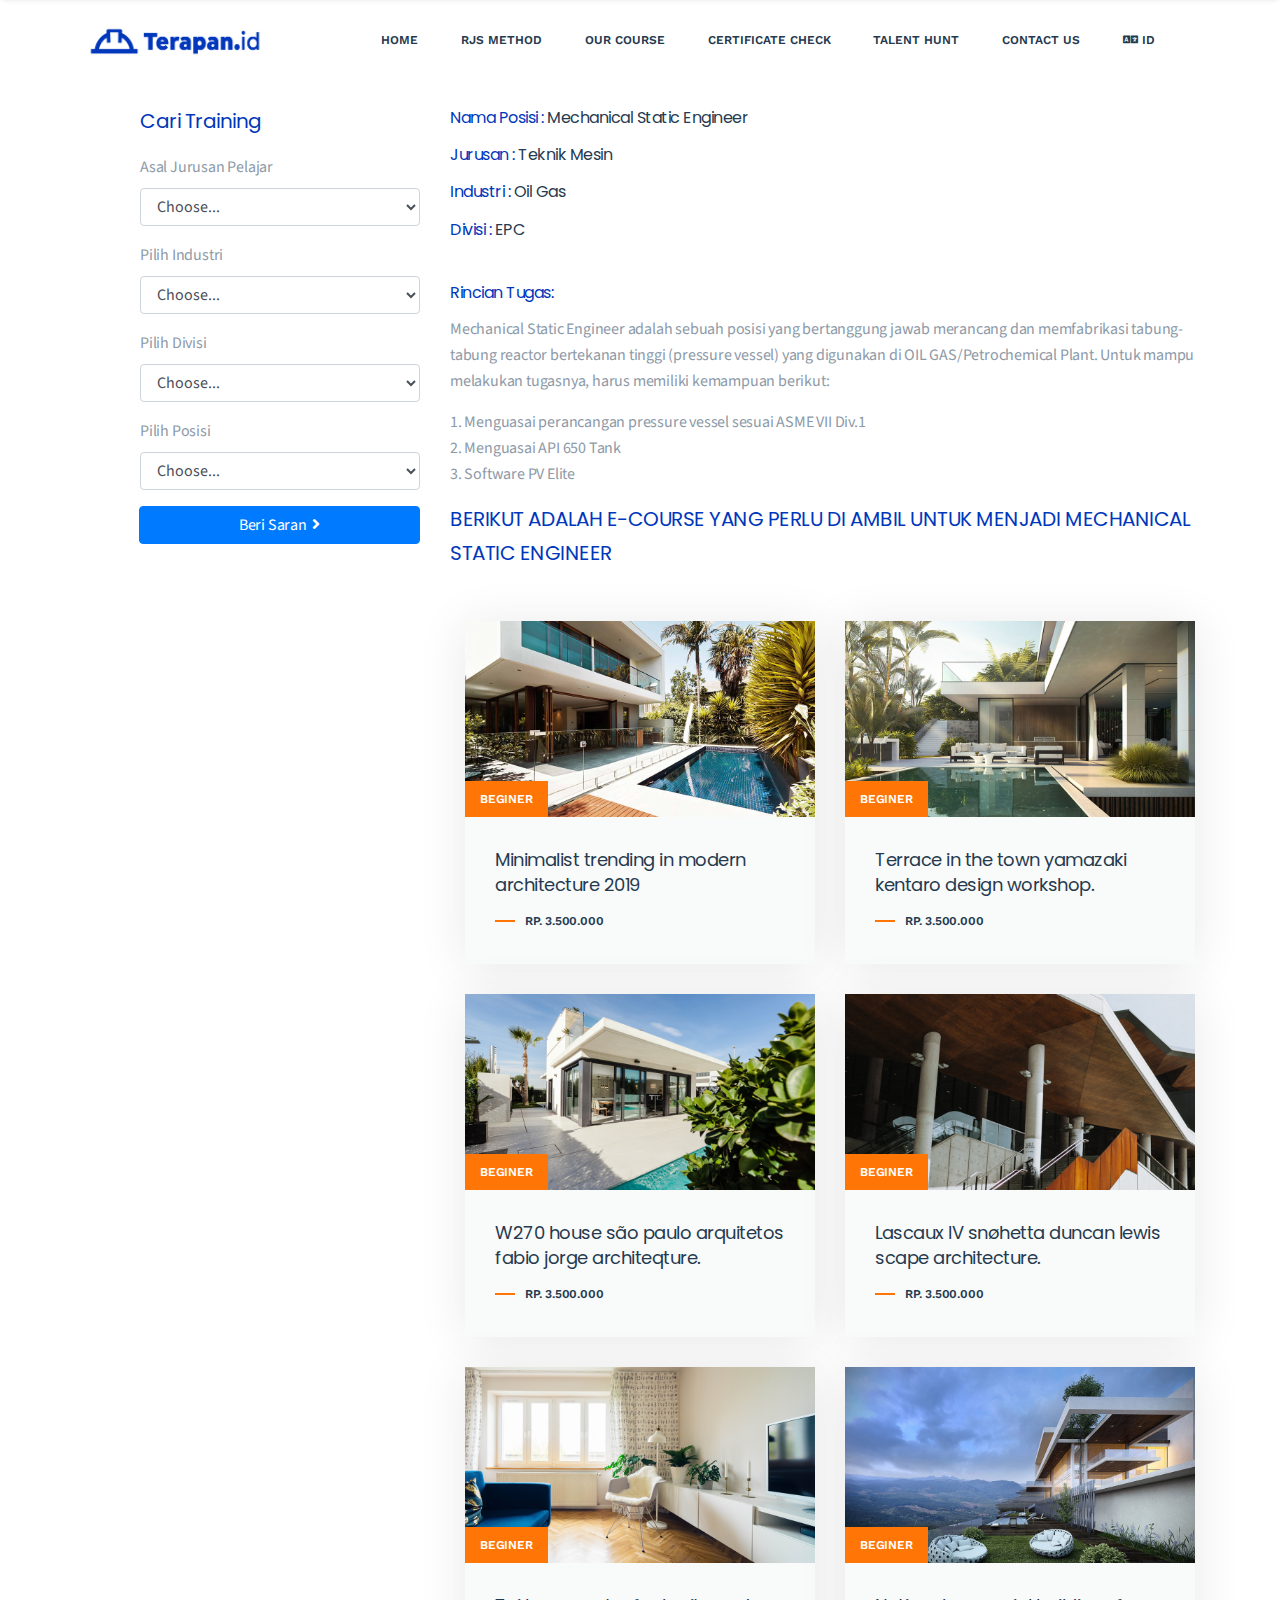
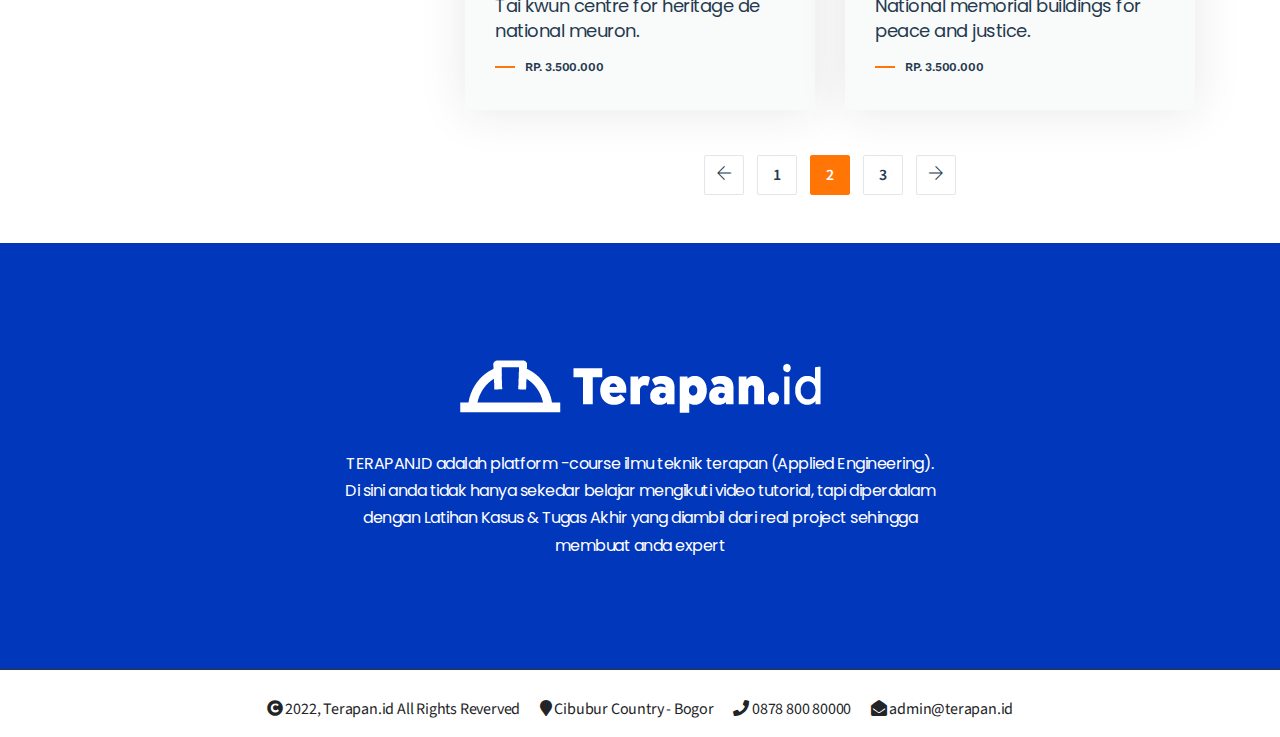
==== after-search.html @ cbb41185 "first commit" ====
<!doctype html>
<html class="no-js" lang="en">
<head>
  <meta charset="utf-8">
  <meta name="viewport" content="width=device-width, initial-scale=1">
  <meta name="title" content="TERAPAN.ID adalah platform e-course ilmu teknik terapan">
    <meta name="description" content="TERAPAN.ID adalah platform e-course ilmu teknik terapan (Applied
    Engineering). Di sini anda tidak hanya sekedar belajar mengikuti
    video tutorial, tapi diperdalam dengan Latihan Kasus & Tugas
    Akhir yang diambil dari real project sehingga membuat anda
    expert" />
    <meta name="author" content="Terapanid" />
  <title>Terapan id | Course Detail</title>
  <link rel="shortcut icon" type="image/x-icon" href="assets/img/favicon.png">
  <link rel="stylesheet" href="assets/css/fontawesome.min.css" />
  <link rel="stylesheet" href="assets/css/themify-icons.css" />
  <link rel="stylesheet" href="assets/css/elegant-line-icons.css" />
  <link rel="stylesheet" href="assets/css/elegant-font-icons.css" />
  <link rel="stylesheet" href="assets/css/flaticon.css" />
  <link rel="stylesheet" href="assets/css/animate.min.css" />
  <link rel="stylesheet" href="assets/css/bootstrap.min.css" />
  <link rel="stylesheet" href="assets/css/slick.css" />
  <link rel="stylesheet" href="assets/css/slider.css" />
  <link rel="stylesheet" href="assets/css/odometer.min.css" />
  <link rel="stylesheet" href="assets/css/venobox/venobox.css" />
  <link rel="stylesheet" href="assets/css/owl.carousel.css" />
  <link rel="stylesheet" href="assets/css/main.css" />
  <link rel="stylesheet" href="assets/css/responsive.css" />
  <script src="assets/js/vendor/modernizr-2.8.3-respond-1.4.2.min.js"></script>
</head>
<body>

  <div class="site-preloader-wrap">
  <div class="spinner"></div>
  </div>

  <header class="header" id="header">
    <div class="primary-header">
      <div class="container">
        <div class="primary-header-inner">
          <div class="header-logo">
            <a href="#"
              ><img src="assets/img/terapan-biru.png" alt="Indico"
            /></a>
          </div>
          <div class="header-menu-wrap">
            <ul class="dl-menu">
              <li><a href="index.html">Home</a></li>
              <li><a href="#">Rjs Method</a></li>
              <li><a href="search.html">Our Course</a></li>
              <li><a href="#">Certificate Check</a></li>
              <li><a href="#">Talent Hunt</a></li>
              <li><a href="#">Contact Us</a></li>
              <li>
                <a href="#"><i class="fa fa-language"></i> ID</a>
                <ul>
                  <li>
                    <a href="#"><i class="fa fa-language"></i> EN</a>
                  </li>
                </ul>
              </li>
            </ul>
          </div>
          <div class="header-right">
            <div class="mobile-menu-icon">
              <div class="burger-menu">
                <div class="line-menu line-half first-line"></div>
                <div class="line-menu"></div>
                <div class="line-menu line-half last-line"></div>
              </div>
            </div>
          </div>
        </div>
      </div>
    </div>
  </header>

  <section class="blog-section pt-4 mb-5">
    <div class="container">
      <div class="blog-wrap row">

        <div class="col-lg-4 sm-padding">
          <div class="sidebar-wrap">
            <div class="widget-content">
              
              <form>
                  <div class="form-group col-md-12">
                    <h3 font style="color:#0137BB">Cari Training</h3>
                  </div>

                  <div class="form-group col-md-12">
                    <label for="jurusan">Asal Jurusan Pelajar</label>
                    <select id="jurusan" class="form-control">
                      <option>Choose...</option>
                      <option>Teknik Mesin</option>
                    </select>
                  </div>
                  <div class="form-group col-md-12">
                    <label for="industri">Pilih Industri</label>
                    <select id="industri" class="form-control">
                      <option>Choose...</option>
                      <option>Oil Gas</option>
                    </select>
                  </div>
                  <div class="form-group col-md-12">
                    <label for="divisi">Pilih Divisi</label>
                    <select id="divisi" class="form-control">
                      <option>Choose...</option>
                      <option>EPC</option>
                    </select>
                  </div>
                  <div class="form-group col-md-12">
                    <label for="posisi">Pilih Posisi</label>
                    <div class="input-group">
                      <select id="posisi" class="form-control">
                        <option>Choose...</option>
                        <option>Mechanical Static Engineer</option>
                      </select>                                            
                    </div>
                  </div>
                  <div class="form-group col-md-12">
                    <div class="input-group-append">
                      <a href="after-search.html" class="btn btn-primary btn-block mt-6" onclick="afterSearch();">
                        Beri Saran &nbsp;<i class="fa fa-angle-right"></i>
                      </a>
                    </div>
                  </div>
              </form>
            </div>
          </div>
        </div>

        <div class="col-lg-8 sm-padding">

          <div class="row">
          <h4 font style="color:#0137BB">Nama Posisi :&nbsp</h4> <h4>Mechanical Static Engineer</h4><br>
          </div>

          <div class="row">
          <h4 font style="color:#0137BB">Jurusan :&nbsp</h4> <h4>Teknik Mesin</h4><br>
          </div>

          <div class="row">
          <h4 font style="color:#0137BB">Industri :&nbsp</h4> <h4>Oil Gas</h4><br>
          </div>

          <div class="row">
          <h4 font style="color:#0137BB">Divisi :&nbsp</h4> <h4>EPC</h4><br>
          </div>

          <br>
          <div class="row">
          <h4 font style="color:#0137BB">Rincian Tugas:</h4><br>
          </div>
          <div class="row">
          <p>Mechanical Static Engineer adalah sebuah posisi yang bertanggung jawab merancang dan memfabrikasi tabung-tabung reactor bertekanan tinggi (pressure vessel) yang digunakan di OIL GAS/Petrochemical Plant. Untuk mampu melakukan tugasnya, harus memiliki kemampuan berikut:</p><br>
          <p>
          1. Menguasai perancangan pressure vessel sesuai ASME VII Div.1<br>
          2. Menguasai API 650 Tank<br>
          3. Software PV Elite</p><br>
          </div>

          <div class="row">
          <h3 font style="color:#0137BB">BERIKUT ADALAH E-COURSE YANG PERLU DI AMBIL UNTUK MENJADI MECHANICAL STATIC ENGINEER</h3><br>
          </div>

          <div class="row">

            <div class="col-sm-6 padding-15">
            <div class="blog-item box-shadow">
            <div class="blog-thumb">
            <img src="assets/img/post-1.jpg" alt="post">
            <span class="category"><a href="course-detail.html">Beginer</a></span>
            </div>
            <div class="blog-content">
            <h3><a href="course-detail.html">Minimalist trending in modern architecture 2019</a></h3>
            <a href="course-detail.html" class="read-more">Rp. 3.500.000</a>
            </div>
            </div>
            </div>

            <div class="col-sm-6 padding-15">
            <div class="blog-item box-shadow">
            <div class="blog-thumb">
            <img src="assets/img/post-2.jpg" alt="post">
            <span class="category"><a href="course-detail.html">Beginer</a></span>
            </div>
            <div class="blog-content">
            <h3><a href="course-detail.html">Terrace in the town yamazaki kentaro design workshop.</a></h3>
            <a href="course-detail.html" class="read-more">Rp. 3.500.000</a>
            </div>
            </div>
            </div>

            <div class="col-sm-6 padding-15">
            <div class="blog-item box-shadow">
            <div class="blog-thumb">
            <img src="assets/img/post-3.jpg" alt="post">
            <span class="category"><a href="course-detail.html">Beginer</a></span>
            </div>
            <div class="blog-content">
            <h3><a href="course-detail.html">W270 house são paulo arquitetos fabio jorge architeqture.</a></h3>
            <a href="course-detail.html" class="read-more">Rp. 3.500.000</a>
            </div>
            </div>
            </div>

            <div class="col-sm-6 padding-15">
            <div class="blog-item box-shadow">
            <div class="blog-thumb">
            <img src="assets/img/post-4.jpg" alt="post">
            <span class="category"><a href="course-detail.html">Beginer</a></span>
            </div>
            <div class="blog-content">
            <h3><a href="course-detail.html">Lascaux IV snøhetta duncan lewis scape architecture.</a></h3>
            <a href="course-detail.html" class="read-more">Rp. 3.500.000</a>
            </div>
            </div>
            </div>

            <div class="col-sm-6 padding-15">
            <div class="blog-item box-shadow">
            <div class="blog-thumb">
            <img src="assets/img/post-5.jpg" alt="post">
            <span class="category"><a href="course-detail.html">Beginer</a></span>
            </div>
            <div class="blog-content">
            <h3><a href="course-detail.html">Tai kwun centre for heritage de national meuron.</a></h3>
            <a href="course-detail.html" class="read-more">Rp. 3.500.000</a>
            </div>
            </div>
            </div>

            <div class="col-sm-6 padding-15">
            <div class="blog-item box-shadow">
            <div class="blog-thumb">
            <img src="assets/img/post-6.jpg" alt="post">
            <span class="category"><a href="course-detail.html">Beginer</a></span>
            </div>
            <div class="blog-content">
            <h3><a href="course-detail.html">National memorial buildings for peace and justice.</a></h3>
            <a href="course-detail.html" class="read-more">Rp. 3.500.000</a>
            </div>
            </div>
            </div>

          </div>
          <ul class="pagination-wrap text-center mt-30">
          <li><a href="#"><i class="ti-arrow-left"></i></a></li>
          <li><a href="#">1</a></li>
          <li><a href="#" class="active">2</a></li>
          <li><a href="#">3</a></li>
          <li><a href="#"><i class="ti-arrow-right"></i></a></li>
          </ul>
        </div>        

      </div>
    </div>
  </section>

  <section class="widget-section padding">
  <div class="container">

  <div class="text-center">
  <img src="assets/img/terapan-putih.png" alt="Logo Terapan ID">
  </div>
  <br>
  <h4 class="text-center" style="color:white">
  TERAPAN.ID adalah platform -course ilmu teknik terapan (Applied Engineering).<br>
  Di sini anda tidak hanya sekedar belajar mengikuti video tutorial, tapi diperdalam<br>
  dengan Latihan Kasus & Tugas Akhir yang diambil dari real project sehingga<br>
  membuat anda expert
  </h4>

  </div>
  </section>

  <footer class="sec-padding footer-bg"><br>
    <div class="container clearfix">
      <p style="color:#232427" align="center">
          <i class="fa fa-copyright"></i> 2022, Terapan.id All Rights Reverved
          &nbsp;&nbsp;&nbsp;&nbsp;&nbsp;
        <i class="fa fa-map-marker"></i> Cibubur Country - Bogor
        &nbsp;&nbsp;&nbsp;&nbsp;&nbsp;
        <i class="fa fa-phone"></i> 0878 800 80000
        &nbsp;&nbsp;&nbsp;&nbsp;&nbsp;
        <i class="fa fa-envelope-open"></i> admin@terapan.id
      </p>
    </div>
  </footer>

  <a data-scroll href="#header" id="scroll-to-top"><i class="arrow_carrot-up"></i></a>

  <script src="assets/js/vendor/jquery-1.12.4.min.js"></script>
  <script src="assets/js/vendor/bootstrap.min.js"></script>
  <script src="assets/js/vendor/tether.min.js"></script>
  <script src="assets/js/vendor/headroom.min.js"></script>
  <script src="assets/js/vendor/owl.carousel.min.js"></script>
  <script src="assets/js/vendor/smooth-scroll.min.js"></script>
  <script src="assets/js/vendor/venobox.min.js"></script>
  <script src="assets/js/vendor/jquery.ajaxchimp.min.js"></script>
  <script src="assets/js/vendor/slick.min.js"></script>
  <script src="assets/js/vendor/waypoints.min.js"></script>
  <script src="assets/js/vendor/odometer.min.js"></script>
  <script src="assets/js/vendor/wow.min.js"></script>
  <script src="assets/js/main.js"></script>
</body>
</html>
---- assets/css/themify-icons.css ----
@font-face{font-family:themify;src:url(../fonts/themify9f24.eot?-fvbane);src:url(../fonts/themifyd41d.eot?#iefix-fvbane) format('embedded-opentype'),url(../fonts/themify9f24.woff?-fvbane) format('woff'),url(../fonts/themify9f24.ttf?-fvbane) format('truetype'),url(../fonts/themify9f24.svg?-fvbane#themify) format('svg');font-weight:400;font-style:normal}[class*=" ti-"],[class^=ti-]{font-family:themify;speak:none;font-style:normal;font-weight:400;font-variant:normal;text-transform:none;line-height:1;-webkit-font-smoothing:antialiased;-moz-osx-font-smoothing:grayscale}.ti-wand:before{content:"\e600"}.ti-volume:before{content:"\e601"}.ti-user:before{content:"\e602"}.ti-unlock:before{content:"\e603"}.ti-unlink:before{content:"\e604"}.ti-trash:before{content:"\e605"}.ti-thought:before{content:"\e606"}.ti-target:before{content:"\e607"}.ti-tag:before{content:"\e608"}.ti-tablet:before{content:"\e609"}.ti-star:before{content:"\e60a"}.ti-spray:before{content:"\e60b"}.ti-signal:before{content:"\e60c"}.ti-shopping-cart:before{content:"\e60d"}.ti-shopping-cart-full:before{content:"\e60e"}.ti-settings:before{content:"\e60f"}.ti-search:before{content:"\e610"}.ti-zoom-in:before{content:"\e611"}.ti-zoom-out:before{content:"\e612"}.ti-cut:before{content:"\e613"}.ti-ruler:before{content:"\e614"}.ti-ruler-pencil:before{content:"\e615"}.ti-ruler-alt:before{content:"\e616"}.ti-bookmark:before{content:"\e617"}.ti-bookmark-alt:before{content:"\e618"}.ti-reload:before{content:"\e619"}.ti-plus:before{content:"\e61a"}.ti-pin:before{content:"\e61b"}.ti-pencil:before{content:"\e61c"}.ti-pencil-alt:before{content:"\e61d"}.ti-paint-roller:before{content:"\e61e"}.ti-paint-bucket:before{content:"\e61f"}.ti-na:before{content:"\e620"}.ti-mobile:before{content:"\e621"}.ti-minus:before{content:"\e622"}.ti-medall:before{content:"\e623"}.ti-medall-alt:before{content:"\e624"}.ti-marker:before{content:"\e625"}.ti-marker-alt:before{content:"\e626"}.ti-arrow-up:before{content:"\e627"}.ti-arrow-right:before{content:"\e628"}.ti-arrow-left:before{content:"\e629"}.ti-arrow-down:before{content:"\e62a"}.ti-lock:before{content:"\e62b"}.ti-location-arrow:before{content:"\e62c"}.ti-link:before{content:"\e62d"}.ti-layout:before{content:"\e62e"}.ti-layers:before{content:"\e62f"}.ti-layers-alt:before{content:"\e630"}.ti-key:before{content:"\e631"}.ti-import:before{content:"\e632"}.ti-image:before{content:"\e633"}.ti-heart:before{content:"\e634"}.ti-heart-broken:before{content:"\e635"}.ti-hand-stop:before{content:"\e636"}.ti-hand-open:before{content:"\e637"}.ti-hand-drag:before{content:"\e638"}.ti-folder:before{content:"\e639"}.ti-flag:before{content:"\e63a"}.ti-flag-alt:before{content:"\e63b"}.ti-flag-alt-2:before{content:"\e63c"}.ti-eye:before{content:"\e63d"}.ti-export:before{content:"\e63e"}.ti-exchange-vertical:before{content:"\e63f"}.ti-desktop:before{content:"\e640"}.ti-cup:before{content:"\e641"}.ti-crown:before{content:"\e642"}.ti-comments:before{content:"\e643"}.ti-comment:before{content:"\e644"}.ti-comment-alt:before{content:"\e645"}.ti-close:before{content:"\e646"}.ti-clip:before{content:"\e647"}.ti-angle-up:before{content:"\e648"}.ti-angle-right:before{content:"\e649"}.ti-angle-left:before{content:"\e64a"}.ti-angle-down:before{content:"\e64b"}.ti-check:before{content:"\e64c"}.ti-check-box:before{content:"\e64d"}.ti-camera:before{content:"\e64e"}.ti-announcement:before{content:"\e64f"}.ti-brush:before{content:"\e650"}.ti-briefcase:before{content:"\e651"}.ti-bolt:before{content:"\e652"}.ti-bolt-alt:before{content:"\e653"}.ti-blackboard:before{content:"\e654"}.ti-bag:before{content:"\e655"}.ti-move:before{content:"\e656"}.ti-arrows-vertical:before{content:"\e657"}.ti-arrows-horizontal:before{content:"\e658"}.ti-fullscreen:before{content:"\e659"}.ti-arrow-top-right:before{content:"\e65a"}.ti-arrow-top-left:before{content:"\e65b"}.ti-arrow-circle-up:before{content:"\e65c"}.ti-arrow-circle-right:before{content:"\e65d"}.ti-arrow-circle-left:before{content:"\e65e"}.ti-arrow-circle-down:before{content:"\e65f"}.ti-angle-double-up:before{content:"\e660"}.ti-angle-double-right:before{content:"\e661"}.ti-angle-double-left:before{content:"\e662"}.ti-angle-double-down:before{content:"\e663"}.ti-zip:before{content:"\e664"}.ti-world:before{content:"\e665"}.ti-wheelchair:before{content:"\e666"}.ti-view-list:before{content:"\e667"}.ti-view-list-alt:before{content:"\e668"}.ti-view-grid:before{content:"\e669"}.ti-uppercase:before{content:"\e66a"}.ti-upload:before{content:"\e66b"}.ti-underline:before{content:"\e66c"}.ti-truck:before{content:"\e66d"}.ti-timer:before{content:"\e66e"}.ti-ticket:before{content:"\e66f"}.ti-thumb-up:before{content:"\e670"}.ti-thumb-down:before{content:"\e671"}.ti-text:before{content:"\e672"}.ti-stats-up:before{content:"\e673"}.ti-stats-down:before{content:"\e674"}.ti-split-v:before{content:"\e675"}.ti-split-h:before{content:"\e676"}.ti-smallcap:before{content:"\e677"}.ti-shine:before{content:"\e678"}.ti-shift-right:before{content:"\e679"}.ti-shift-left:before{content:"\e67a"}.ti-shield:before{content:"\e67b"}.ti-notepad:before{content:"\e67c"}.ti-server:before{content:"\e67d"}.ti-quote-right:before{content:"\e67e"}.ti-quote-left:before{content:"\e67f"}.ti-pulse:before{content:"\e680"}.ti-printer:before{content:"\e681"}.ti-power-off:before{content:"\e682"}.ti-plug:before{content:"\e683"}.ti-pie-chart:before{content:"\e684"}.ti-paragraph:before{content:"\e685"}.ti-panel:before{content:"\e686"}.ti-package:before{content:"\e687"}.ti-music:before{content:"\e688"}.ti-music-alt:before{content:"\e689"}.ti-mouse:before{content:"\e68a"}.ti-mouse-alt:before{content:"\e68b"}.ti-money:before{content:"\e68c"}.ti-microphone:before{content:"\e68d"}.ti-menu:before{content:"\e68e"}.ti-menu-alt:before{content:"\e68f"}.ti-map:before{content:"\e690"}.ti-map-alt:before{content:"\e691"}.ti-loop:before{content:"\e692"}.ti-location-pin:before{content:"\e693"}.ti-list:before{content:"\e694"}.ti-light-bulb:before{content:"\e695"}.ti-Italic:before{content:"\e696"}.ti-info:before{content:"\e697"}.ti-infinite:before{content:"\e698"}.ti-id-badge:before{content:"\e699"}.ti-hummer:before{content:"\e69a"}.ti-home:before{content:"\e69b"}.ti-help:before{content:"\e69c"}.ti-headphone:before{content:"\e69d"}.ti-harddrives:before{content:"\e69e"}.ti-harddrive:before{content:"\e69f"}.ti-gift:before{content:"\e6a0"}.ti-game:before{content:"\e6a1"}.ti-filter:before{content:"\e6a2"}.ti-files:before{content:"\e6a3"}.ti-file:before{content:"\e6a4"}.ti-eraser:before{content:"\e6a5"}.ti-envelope:before{content:"\e6a6"}.ti-download:before{content:"\e6a7"}.ti-direction:before{content:"\e6a8"}.ti-direction-alt:before{content:"\e6a9"}.ti-dashboard:before{content:"\e6aa"}.ti-control-stop:before{content:"\e6ab"}.ti-control-shuffle:before{content:"\e6ac"}.ti-control-play:before{content:"\e6ad"}.ti-control-pause:before{content:"\e6ae"}.ti-control-forward:before{content:"\e6af"}.ti-control-backward:before{content:"\e6b0"}.ti-cloud:before{content:"\e6b1"}.ti-cloud-up:before{content:"\e6b2"}.ti-cloud-down:before{content:"\e6b3"}.ti-clipboard:before{content:"\e6b4"}.ti-car:before{content:"\e6b5"}.ti-calendar:before{content:"\e6b6"}.ti-book:before{content:"\e6b7"}.ti-bell:before{content:"\e6b8"}.ti-basketball:before{content:"\e6b9"}.ti-bar-chart:before{content:"\e6ba"}.ti-bar-chart-alt:before{content:"\e6bb"}.ti-back-right:before{content:"\e6bc"}.ti-back-left:before{content:"\e6bd"}.ti-arrows-corner:before{content:"\e6be"}.ti-archive:before{content:"\e6bf"}.ti-anchor:before{content:"\e6c0"}.ti-align-right:before{content:"\e6c1"}.ti-align-left:before{content:"\e6c2"}.ti-align-justify:before{content:"\e6c3"}.ti-align-center:before{content:"\e6c4"}.ti-alert:before{content:"\e6c5"}.ti-alarm-clock:before{content:"\e6c6"}.ti-agenda:before{content:"\e6c7"}.ti-write:before{content:"\e6c8"}.ti-window:before{content:"\e6c9"}.ti-widgetized:before{content:"\e6ca"}.ti-widget:before{content:"\e6cb"}.ti-widget-alt:before{content:"\e6cc"}.ti-wallet:before{content:"\e6cd"}.ti-video-clapper:before{content:"\e6ce"}.ti-video-camera:before{content:"\e6cf"}.ti-vector:before{content:"\e6d0"}.ti-themify-logo:before{content:"\e6d1"}.ti-themify-favicon:before{content:"\e6d2"}.ti-themify-favicon-alt:before{content:"\e6d3"}.ti-support:before{content:"\e6d4"}.ti-stamp:before{content:"\e6d5"}.ti-split-v-alt:before{content:"\e6d6"}.ti-slice:before{content:"\e6d7"}.ti-shortcode:before{content:"\e6d8"}.ti-shift-right-alt:before{content:"\e6d9"}.ti-shift-left-alt:before{content:"\e6da"}.ti-ruler-alt-2:before{content:"\e6db"}.ti-receipt:before{content:"\e6dc"}.ti-pin2:before{content:"\e6dd"}.ti-pin-alt:before{content:"\e6de"}.ti-pencil-alt2:before{content:"\e6df"}.ti-palette:before{content:"\e6e0"}.ti-more:before{content:"\e6e1"}.ti-more-alt:before{content:"\e6e2"}.ti-microphone-alt:before{content:"\e6e3"}.ti-magnet:before{content:"\e6e4"}.ti-line-double:before{content:"\e6e5"}.ti-line-dotted:before{content:"\e6e6"}.ti-line-dashed:before{content:"\e6e7"}.ti-layout-width-full:before{content:"\e6e8"}.ti-layout-width-default:before{content:"\e6e9"}.ti-layout-width-default-alt:before{content:"\e6ea"}.ti-layout-tab:before{content:"\e6eb"}.ti-layout-tab-window:before{content:"\e6ec"}.ti-layout-tab-v:before{content:"\e6ed"}.ti-layout-tab-min:before{content:"\e6ee"}.ti-layout-slider:before{content:"\e6ef"}.ti-layout-slider-alt:before{content:"\e6f0"}.ti-layout-sidebar-right:before{content:"\e6f1"}.ti-layout-sidebar-none:before{content:"\e6f2"}.ti-layout-sidebar-left:before{content:"\e6f3"}.ti-layout-placeholder:before{content:"\e6f4"}.ti-layout-menu:before{content:"\e6f5"}.ti-layout-menu-v:before{content:"\e6f6"}.ti-layout-menu-separated:before{content:"\e6f7"}.ti-layout-menu-full:before{content:"\e6f8"}.ti-layout-media-right-alt:before{content:"\e6f9"}.ti-layout-media-right:before{content:"\e6fa"}.ti-layout-media-overlay:before{content:"\e6fb"}.ti-layout-media-overlay-alt:before{content:"\e6fc"}.ti-layout-media-overlay-alt-2:before{content:"\e6fd"}.ti-layout-media-left-alt:before{content:"\e6fe"}.ti-layout-media-left:before{content:"\e6ff"}.ti-layout-media-center-alt:before{content:"\e700"}.ti-layout-media-center:before{content:"\e701"}.ti-layout-list-thumb:before{content:"\e702"}.ti-layout-list-thumb-alt:before{content:"\e703"}.ti-layout-list-post:before{content:"\e704"}.ti-layout-list-large-image:before{content:"\e705"}.ti-layout-line-solid:before{content:"\e706"}.ti-layout-grid4:before{content:"\e707"}.ti-layout-grid3:before{content:"\e708"}.ti-layout-grid2:before{content:"\e709"}.ti-layout-grid2-thumb:before{content:"\e70a"}.ti-layout-cta-right:before{content:"\e70b"}.ti-layout-cta-left:before{content:"\e70c"}.ti-layout-cta-center:before{content:"\e70d"}.ti-layout-cta-btn-right:before{content:"\e70e"}.ti-layout-cta-btn-left:before{content:"\e70f"}.ti-layout-column4:before{content:"\e710"}.ti-layout-column3:before{content:"\e711"}.ti-layout-column2:before{content:"\e712"}.ti-layout-accordion-separated:before{content:"\e713"}.ti-layout-accordion-merged:before{content:"\e714"}.ti-layout-accordion-list:before{content:"\e715"}.ti-ink-pen:before{content:"\e716"}.ti-info-alt:before{content:"\e717"}.ti-help-alt:before{content:"\e718"}.ti-headphone-alt:before{content:"\e719"}.ti-hand-point-up:before{content:"\e71a"}.ti-hand-point-right:before{content:"\e71b"}.ti-hand-point-left:before{content:"\e71c"}.ti-hand-point-down:before{content:"\e71d"}.ti-gallery:before{content:"\e71e"}.ti-face-smile:before{content:"\e71f"}.ti-face-sad:before{content:"\e720"}.ti-credit-card:before{content:"\e721"}.ti-control-skip-forward:before{content:"\e722"}.ti-control-skip-backward:before{content:"\e723"}.ti-control-record:before{content:"\e724"}.ti-control-eject:before{content:"\e725"}.ti-comments-smiley:before{content:"\e726"}.ti-brush-alt:before{content:"\e727"}.ti-youtube:before{content:"\e728"}.ti-vimeo:before{content:"\e729"}.ti-twitter:before{content:"\e72a"}.ti-time:before{content:"\e72b"}.ti-tumblr:before{content:"\e72c"}.ti-skype:before{content:"\e72d"}.ti-share:before{content:"\e72e"}.ti-share-alt:before{content:"\e72f"}.ti-rocket:before{content:"\e730"}.ti-pinterest:before{content:"\e731"}.ti-new-window:before{content:"\e732"}.ti-microsoft:before{content:"\e733"}.ti-list-ol:before{content:"\e734"}.ti-linkedin:before{content:"\e735"}.ti-layout-sidebar-2:before{content:"\e736"}.ti-layout-grid4-alt:before{content:"\e737"}.ti-layout-grid3-alt:before{content:"\e738"}.ti-layout-grid2-alt:before{content:"\e739"}.ti-layout-column4-alt:before{content:"\e73a"}.ti-layout-column3-alt:before{content:"\e73b"}.ti-layout-column2-alt:before{content:"\e73c"}.ti-instagram:before{content:"\e73d"}.ti-google:before{content:"\e73e"}.ti-github:before{content:"\e73f"}.ti-flickr:before{content:"\e740"}.ti-facebook:before{content:"\e741"}.ti-dropbox:before{content:"\e742"}.ti-dribbble:before{content:"\e743"}.ti-apple:before{content:"\e744"}.ti-android:before{content:"\e745"}.ti-save:before{content:"\e746"}.ti-save-alt:before{content:"\e747"}.ti-yahoo:before{content:"\e748"}.ti-wordpress:before{content:"\e749"}.ti-vimeo-alt:before{content:"\e74a"}.ti-twitter-alt:before{content:"\e74b"}.ti-tumblr-alt:before{content:"\e74c"}.ti-trello:before{content:"\e74d"}.ti-stack-overflow:before{content:"\e74e"}.ti-soundcloud:before{content:"\e74f"}.ti-sharethis:before{content:"\e750"}.ti-sharethis-alt:before{content:"\e751"}.ti-reddit:before{content:"\e752"}.ti-pinterest-alt:before{content:"\e753"}.ti-microsoft-alt:before{content:"\e754"}.ti-linux:before{content:"\e755"}.ti-jsfiddle:before{content:"\e756"}.ti-joomla:before{content:"\e757"}.ti-html5:before{content:"\e758"}.ti-flickr-alt:before{content:"\e759"}.ti-email:before{content:"\e75a"}.ti-drupal:before{content:"\e75b"}.ti-dropbox-alt:before{content:"\e75c"}.ti-css3:before{content:"\e75d"}.ti-rss:before{content:"\e75e"}.ti-rss-alt:before{content:"\e75f"}
---- assets/css/elegant-line-icons.css ----
@font-face{font-family:et-line;src:url(../fonts/et-line.eot);src:url(../fonts/et-lined41d.eot?#iefix) format('embedded-opentype'),url(../fonts/et-line.woff) format('woff'),url(../fonts/et-line.ttf) format('truetype'),url(../fonts/et-line.svg#et-line) format('svg');font-weight:400;font-style:normal}[data-icon]:before{font-family:et-line;content:attr(data-icon);speak:none;font-weight:400;font-variant:normal;text-transform:none;line-height:1;-webkit-font-smoothing:antialiased;-moz-osx-font-smoothing:grayscale;display:inline-block}.icon-mobile,.icon-laptop,.icon-desktop,.icon-tablet,.icon-phone,.icon-document,.icon-documents,.icon-search,.icon-clipboard,.icon-newspaper,.icon-notebook,.icon-book-open,.icon-browser,.icon-calendar,.icon-presentation,.icon-picture,.icon-pictures,.icon-video,.icon-camera,.icon-printer,.icon-toolbox,.icon-briefcase,.icon-wallet,.icon-gift,.icon-bargraph,.icon-grid,.icon-expand,.icon-focus,.icon-edit,.icon-adjustments,.icon-ribbon,.icon-hourglass,.icon-lock,.icon-megaphone,.icon-shield,.icon-trophy,.icon-flag,.icon-map,.icon-puzzle,.icon-basket,.icon-envelope,.icon-streetsign,.icon-telescope,.icon-gears,.icon-key,.icon-paperclip,.icon-attachment,.icon-pricetags,.icon-lightbulb,.icon-layers,.icon-pencil,.icon-tools,.icon-tools-2,.icon-scissors,.icon-paintbrush,.icon-magnifying-glass,.icon-circle-compass,.icon-linegraph,.icon-mic,.icon-strategy,.icon-beaker,.icon-caution,.icon-recycle,.icon-anchor,.icon-profile-male,.icon-profile-female,.icon-bike,.icon-wine,.icon-hotairballoon,.icon-globe,.icon-genius,.icon-map-pin,.icon-dial,.icon-chat,.icon-heart,.icon-cloud,.icon-upload,.icon-download,.icon-target,.icon-hazardous,.icon-piechart,.icon-speedometer,.icon-global,.icon-compass,.icon-lifesaver,.icon-clock,.icon-aperture,.icon-quote,.icon-scope,.icon-alarmclock,.icon-refresh,.icon-happy,.icon-sad,.icon-facebook,.icon-twitter,.icon-googleplus,.icon-rss,.icon-tumblr,.icon-linkedin,.icon-dribbble{font-family:et-line;speak:none;font-style:normal;font-weight:400;font-variant:normal;text-transform:none;line-height:1;-webkit-font-smoothing:antialiased;-moz-osx-font-smoothing:grayscale;display:inline-block}.icon-mobile:before{content:"\e000"}.icon-laptop:before{content:"\e001"}.icon-desktop:before{content:"\e002"}.icon-tablet:before{content:"\e003"}.icon-phone:before{content:"\e004"}.icon-document:before{content:"\e005"}.icon-documents:before{content:"\e006"}.icon-search:before{content:"\e007"}.icon-clipboard:before{content:"\e008"}.icon-newspaper:before{content:"\e009"}.icon-notebook:before{content:"\e00a"}.icon-book-open:before{content:"\e00b"}.icon-browser:before{content:"\e00c"}.icon-calendar:before{content:"\e00d"}.icon-presentation:before{content:"\e00e"}.icon-picture:before{content:"\e00f"}.icon-pictures:before{content:"\e010"}.icon-video:before{content:"\e011"}.icon-camera:before{content:"\e012"}.icon-printer:before{content:"\e013"}.icon-toolbox:before{content:"\e014"}.icon-briefcase:before{content:"\e015"}.icon-wallet:before{content:"\e016"}.icon-gift:before{content:"\e017"}.icon-bargraph:before{content:"\e018"}.icon-grid:before{content:"\e019"}.icon-expand:before{content:"\e01a"}.icon-focus:before{content:"\e01b"}.icon-edit:before{content:"\e01c"}.icon-adjustments:before{content:"\e01d"}.icon-ribbon:before{content:"\e01e"}.icon-hourglass:before{content:"\e01f"}.icon-lock:before{content:"\e020"}.icon-megaphone:before{content:"\e021"}.icon-shield:before{content:"\e022"}.icon-trophy:before{content:"\e023"}.icon-flag:before{content:"\e024"}.icon-map:before{content:"\e025"}.icon-puzzle:before{content:"\e026"}.icon-basket:before{content:"\e027"}.icon-envelope:before{content:"\e028"}.icon-streetsign:before{content:"\e029"}.icon-telescope:before{content:"\e02a"}.icon-gears:before{content:"\e02b"}.icon-key:before{content:"\e02c"}.icon-paperclip:before{content:"\e02d"}.icon-attachment:before{content:"\e02e"}.icon-pricetags:before{content:"\e02f"}.icon-lightbulb:before{content:"\e030"}.icon-layers:before{content:"\e031"}.icon-pencil:before{content:"\e032"}.icon-tools:before{content:"\e033"}.icon-tools-2:before{content:"\e034"}.icon-scissors:before{content:"\e035"}.icon-paintbrush:before{content:"\e036"}.icon-magnifying-glass:before{content:"\e037"}.icon-circle-compass:before{content:"\e038"}.icon-linegraph:before{content:"\e039"}.icon-mic:before{content:"\e03a"}.icon-strategy:before{content:"\e03b"}.icon-beaker:before{content:"\e03c"}.icon-caution:before{content:"\e03d"}.icon-recycle:before{content:"\e03e"}.icon-anchor:before{content:"\e03f"}.icon-profile-male:before{content:"\e040"}.icon-profile-female:before{content:"\e041"}.icon-bike:before{content:"\e042"}.icon-wine:before{content:"\e043"}.icon-hotairballoon:before{content:"\e044"}.icon-globe:before{content:"\e045"}.icon-genius:before{content:"\e046"}.icon-map-pin:before{content:"\e047"}.icon-dial:before{content:"\e048"}.icon-chat:before{content:"\e049"}.icon-heart:before{content:"\e04a"}.icon-cloud:before{content:"\e04b"}.icon-upload:before{content:"\e04c"}.icon-download:before{content:"\e04d"}.icon-target:before{content:"\e04e"}.icon-hazardous:before{content:"\e04f"}.icon-piechart:before{content:"\e050"}.icon-speedometer:before{content:"\e051"}.icon-global:before{content:"\e052"}.icon-compass:before{content:"\e053"}.icon-lifesaver:before{content:"\e054"}.icon-clock:before{content:"\e055"}.icon-aperture:before{content:"\e056"}.icon-quote:before{content:"\e057"}.icon-scope:before{content:"\e058"}.icon-alarmclock:before{content:"\e059"}.icon-refresh:before{content:"\e05a"}.icon-happy:before{content:"\e05b"}.icon-sad:before{content:"\e05c"}.icon-facebook:before{content:"\e05d"}.icon-twitter:before{content:"\e05e"}.icon-googleplus:before{content:"\e05f"}.icon-rss:before{content:"\e060"}.icon-tumblr:before{content:"\e061"}.icon-linkedin:before{content:"\e062"}.icon-dribbble:before{content:"\e063"}
---- assets/css/elegant-font-icons.css ----
@font-face{font-family:eleganticons;src:url(../fonts/ElegantIcons.eot);src:url(../fonts/ElegantIconsd41d.eot?#iefix) format('embedded-opentype'),url(../fonts/ElegantIcons.woff) format('woff'),url(../fonts/ElegantIcons.ttf) format('truetype'),url(../fonts/ElegantIcons.svg#ElegantIcons) format('svg');font-weight:400;font-style:normal}[data-icon]:before{font-family:eleganticons;content:attr(data-icon);speak:none;font-weight:400;font-variant:normal;text-transform:none;line-height:1;-webkit-font-smoothing:antialiased;-moz-osx-font-smoothing:grayscale}.arrow_up,.arrow_down,.arrow_left,.arrow_right,.arrow_left-up,.arrow_right-up,.arrow_right-down,.arrow_left-down,.arrow-up-down,.arrow_up-down_alt,.arrow_left-right_alt,.arrow_left-right,.arrow_expand_alt2,.arrow_expand_alt,.arrow_condense,.arrow_expand,.arrow_move,.arrow_carrot-up,.arrow_carrot-down,.arrow_carrot-left,.arrow_carrot-right,.arrow_carrot-2up,.arrow_carrot-2down,.arrow_carrot-2left,.arrow_carrot-2right,.arrow_carrot-up_alt2,.arrow_carrot-down_alt2,.arrow_carrot-left_alt2,.arrow_carrot-right_alt2,.arrow_carrot-2up_alt2,.arrow_carrot-2down_alt2,.arrow_carrot-2left_alt2,.arrow_carrot-2right_alt2,.arrow_triangle-up,.arrow_triangle-down,.arrow_triangle-left,.arrow_triangle-right,.arrow_triangle-up_alt2,.arrow_triangle-down_alt2,.arrow_triangle-left_alt2,.arrow_triangle-right_alt2,.arrow_back,.icon_minus-06,.icon_plus,.icon_close,.icon_check,.icon_minus_alt2,.icon_plus_alt2,.icon_close_alt2,.icon_check_alt2,.icon_zoom-out_alt,.icon_zoom-in_alt,.icon_search,.icon_box-empty,.icon_box-selected,.icon_minus-box,.icon_plus-box,.icon_box-checked,.icon_circle-empty,.icon_circle-slelected,.icon_stop_alt2,.icon_stop,.icon_pause_alt2,.icon_pause,.icon_menu,.icon_menu-square_alt2,.icon_menu-circle_alt2,.icon_ul,.icon_ol,.icon_adjust-horiz,.icon_adjust-vert,.icon_document_alt,.icon_documents_alt,.icon_pencil,.icon_pencil-edit_alt,.icon_pencil-edit,.icon_folder-alt,.icon_folder-open_alt,.icon_folder-add_alt,.icon_info_alt,.icon_error-oct_alt,.icon_error-circle_alt,.icon_error-triangle_alt,.icon_question_alt2,.icon_question,.icon_comment_alt,.icon_chat_alt,.icon_vol-mute_alt,.icon_volume-low_alt,.icon_volume-high_alt,.icon_quotations,.icon_quotations_alt2,.icon_clock_alt,.icon_lock_alt,.icon_lock-open_alt,.icon_key_alt,.icon_cloud_alt,.icon_cloud-upload_alt,.icon_cloud-download_alt,.icon_image,.icon_images,.icon_lightbulb_alt,.icon_gift_alt,.icon_house_alt,.icon_genius,.icon_mobile,.icon_tablet,.icon_laptop,.icon_desktop,.icon_camera_alt,.icon_mail_alt,.icon_cone_alt,.icon_ribbon_alt,.icon_bag_alt,.icon_creditcard,.icon_cart_alt,.icon_paperclip,.icon_tag_alt,.icon_tags_alt,.icon_trash_alt,.icon_cursor_alt,.icon_mic_alt,.icon_compass_alt,.icon_pin_alt,.icon_pushpin_alt,.icon_map_alt,.icon_drawer_alt,.icon_toolbox_alt,.icon_book_alt,.icon_calendar,.icon_film,.icon_table,.icon_contacts_alt,.icon_headphones,.icon_lifesaver,.icon_piechart,.icon_refresh,.icon_link_alt,.icon_link,.icon_loading,.icon_blocked,.icon_archive_alt,.icon_heart_alt,.icon_star_alt,.icon_star-half_alt,.icon_star,.icon_star-half,.icon_tools,.icon_tool,.icon_cog,.icon_cogs,.arrow_up_alt,.arrow_down_alt,.arrow_left_alt,.arrow_right_alt,.arrow_left-up_alt,.arrow_right-up_alt,.arrow_right-down_alt,.arrow_left-down_alt,.arrow_condense_alt,.arrow_expand_alt3,.arrow_carrot_up_alt,.arrow_carrot-down_alt,.arrow_carrot-left_alt,.arrow_carrot-right_alt,.arrow_carrot-2up_alt,.arrow_carrot-2dwnn_alt,.arrow_carrot-2left_alt,.arrow_carrot-2right_alt,.arrow_triangle-up_alt,.arrow_triangle-down_alt,.arrow_triangle-left_alt,.arrow_triangle-right_alt,.icon_minus_alt,.icon_plus_alt,.icon_close_alt,.icon_check_alt,.icon_zoom-out,.icon_zoom-in,.icon_stop_alt,.icon_menu-square_alt,.icon_menu-circle_alt,.icon_document,.icon_documents,.icon_pencil_alt,.icon_folder,.icon_folder-open,.icon_folder-add,.icon_folder_upload,.icon_folder_download,.icon_info,.icon_error-circle,.icon_error-oct,.icon_error-triangle,.icon_question_alt,.icon_comment,.icon_chat,.icon_vol-mute,.icon_volume-low,.icon_volume-high,.icon_quotations_alt,.icon_clock,.icon_lock,.icon_lock-open,.icon_key,.icon_cloud,.icon_cloud-upload,.icon_cloud-download,.icon_lightbulb,.icon_gift,.icon_house,.icon_camera,.icon_mail,.icon_cone,.icon_ribbon,.icon_bag,.icon_cart,.icon_tag,.icon_tags,.icon_trash,.icon_cursor,.icon_mic,.icon_compass,.icon_pin,.icon_pushpin,.icon_map,.icon_drawer,.icon_toolbox,.icon_book,.icon_contacts,.icon_archive,.icon_heart,.icon_profile,.icon_group,.icon_grid-2x2,.icon_grid-3x3,.icon_music,.icon_pause_alt,.icon_phone,.icon_upload,.icon_download,.social_facebook,.social_twitter,.social_pinterest,.social_googleplus,.social_tumblr,.social_tumbleupon,.social_wordpress,.social_instagram,.social_dribbble,.social_vimeo,.social_linkedin,.social_rss,.social_deviantart,.social_share,.social_myspace,.social_skype,.social_youtube,.social_picassa,.social_googledrive,.social_flickr,.social_blogger,.social_spotify,.social_delicious,.social_facebook_circle,.social_twitter_circle,.social_pinterest_circle,.social_googleplus_circle,.social_tumblr_circle,.social_stumbleupon_circle,.social_wordpress_circle,.social_instagram_circle,.social_dribbble_circle,.social_vimeo_circle,.social_linkedin_circle,.social_rss_circle,.social_deviantart_circle,.social_share_circle,.social_myspace_circle,.social_skype_circle,.social_youtube_circle,.social_picassa_circle,.social_googledrive_alt2,.social_flickr_circle,.social_blogger_circle,.social_spotify_circle,.social_delicious_circle,.social_facebook_square,.social_twitter_square,.social_pinterest_square,.social_googleplus_square,.social_tumblr_square,.social_stumbleupon_square,.social_wordpress_square,.social_instagram_square,.social_dribbble_square,.social_vimeo_square,.social_linkedin_square,.social_rss_square,.social_deviantart_square,.social_share_square,.social_myspace_square,.social_skype_square,.social_youtube_square,.social_picassa_square,.social_googledrive_square,.social_flickr_square,.social_blogger_square,.social_spotify_square,.social_delicious_square,.icon_printer,.icon_calulator,.icon_building,.icon_floppy,.icon_drive,.icon_search-2,.icon_id,.icon_id-2,.icon_puzzle,.icon_like,.icon_dislike,.icon_mug,.icon_currency,.icon_wallet,.icon_pens,.icon_easel,.icon_flowchart,.icon_datareport,.icon_briefcase,.icon_shield,.icon_percent,.icon_globe,.icon_globe-2,.icon_target,.icon_hourglass,.icon_balance,.icon_rook,.icon_printer-alt,.icon_calculator_alt,.icon_building_alt,.icon_floppy_alt,.icon_drive_alt,.icon_search_alt,.icon_id_alt,.icon_id-2_alt,.icon_puzzle_alt,.icon_like_alt,.icon_dislike_alt,.icon_mug_alt,.icon_currency_alt,.icon_wallet_alt,.icon_pens_alt,.icon_easel_alt,.icon_flowchart_alt,.icon_datareport_alt,.icon_briefcase_alt,.icon_shield_alt,.icon_percent_alt,.icon_globe_alt,.icon_clipboard{font-family:eleganticons;speak:none;font-style:normal;font-weight:400;font-variant:normal;text-transform:none;line-height:1;-webkit-font-smoothing:antialiased}.arrow_up:before{content:"\21"}.arrow_down:before{content:"\22"}.arrow_left:before{content:"\23"}.arrow_right:before{content:"\24"}.arrow_left-up:before{content:"\25"}.arrow_right-up:before{content:"\26"}.arrow_right-down:before{content:"\27"}.arrow_left-down:before{content:"\28"}.arrow-up-down:before{content:"\29"}.arrow_up-down_alt:before{content:"\2a"}.arrow_left-right_alt:before{content:"\2b"}.arrow_left-right:before{content:"\2c"}.arrow_expand_alt2:before{content:"\2d"}.arrow_expand_alt:before{content:"\2e"}.arrow_condense:before{content:"\2f"}.arrow_expand:before{content:"\30"}.arrow_move:before{content:"\31"}.arrow_carrot-up:before{content:"\32"}.arrow_carrot-down:before{content:"\33"}.arrow_carrot-left:before{content:"\34"}.arrow_carrot-right:before{content:"\35"}.arrow_carrot-2up:before{content:"\36"}.arrow_carrot-2down:before{content:"\37"}.arrow_carrot-2left:before{content:"\38"}.arrow_carrot-2right:before{content:"\39"}.arrow_carrot-up_alt2:before{content:"\3a"}.arrow_carrot-down_alt2:before{content:"\3b"}.arrow_carrot-left_alt2:before{content:"\3c"}.arrow_carrot-right_alt2:before{content:"\3d"}.arrow_carrot-2up_alt2:before{content:"\3e"}.arrow_carrot-2down_alt2:before{content:"\3f"}.arrow_carrot-2left_alt2:before{content:"\40"}.arrow_carrot-2right_alt2:before{content:"\41"}.arrow_triangle-up:before{content:"\42"}.arrow_triangle-down:before{content:"\43"}.arrow_triangle-left:before{content:"\44"}.arrow_triangle-right:before{content:"\45"}.arrow_triangle-up_alt2:before{content:"\46"}.arrow_triangle-down_alt2:before{content:"\47"}.arrow_triangle-left_alt2:before{content:"\48"}.arrow_triangle-right_alt2:before{content:"\49"}.arrow_back:before{content:"\4a"}.icon_minus-06:before{content:"\4b"}.icon_plus:before{content:"\4c"}.icon_close:before{content:"\4d"}.icon_check:before{content:"\4e"}.icon_minus_alt2:before{content:"\4f"}.icon_plus_alt2:before{content:"\50"}.icon_close_alt2:before{content:"\51"}.icon_check_alt2:before{content:"\52"}.icon_zoom-out_alt:before{content:"\53"}.icon_zoom-in_alt:before{content:"\54"}.icon_search:before{content:"\55"}.icon_box-empty:before{content:"\56"}.icon_box-selected:before{content:"\57"}.icon_minus-box:before{content:"\58"}.icon_plus-box:before{content:"\59"}.icon_box-checked:before{content:"\5a"}.icon_circle-empty:before{content:"\5b"}.icon_circle-slelected:before{content:"\5c"}.icon_stop_alt2:before{content:"\5d"}.icon_stop:before{content:"\5e"}.icon_pause_alt2:before{content:"\5f"}.icon_pause:before{content:"\60"}.icon_menu:before{content:"\61"}.icon_menu-square_alt2:before{content:"\62"}.icon_menu-circle_alt2:before{content:"\63"}.icon_ul:before{content:"\64"}.icon_ol:before{content:"\65"}.icon_adjust-horiz:before{content:"\66"}.icon_adjust-vert:before{content:"\67"}.icon_document_alt:before{content:"\68"}.icon_documents_alt:before{content:"\69"}.icon_pencil:before{content:"\6a"}.icon_pencil-edit_alt:before{content:"\6b"}.icon_pencil-edit:before{content:"\6c"}.icon_folder-alt:before{content:"\6d"}.icon_folder-open_alt:before{content:"\6e"}.icon_folder-add_alt:before{content:"\6f"}.icon_info_alt:before{content:"\70"}.icon_error-oct_alt:before{content:"\71"}.icon_error-circle_alt:before{content:"\72"}.icon_error-triangle_alt:before{content:"\73"}.icon_question_alt2:before{content:"\74"}.icon_question:before{content:"\75"}.icon_comment_alt:before{content:"\76"}.icon_chat_alt:before{content:"\77"}.icon_vol-mute_alt:before{content:"\78"}.icon_volume-low_alt:before{content:"\79"}.icon_volume-high_alt:before{content:"\7a"}.icon_quotations:before{content:"\7b"}.icon_quotations_alt2:before{content:"\7c"}.icon_clock_alt:before{content:"\7d"}.icon_lock_alt:before{content:"\7e"}.icon_lock-open_alt:before{content:"\e000"}.icon_key_alt:before{content:"\e001"}.icon_cloud_alt:before{content:"\e002"}.icon_cloud-upload_alt:before{content:"\e003"}.icon_cloud-download_alt:before{content:"\e004"}.icon_image:before{content:"\e005"}.icon_images:before{content:"\e006"}.icon_lightbulb_alt:before{content:"\e007"}.icon_gift_alt:before{content:"\e008"}.icon_house_alt:before{content:"\e009"}.icon_genius:before{content:"\e00a"}.icon_mobile:before{content:"\e00b"}.icon_tablet:before{content:"\e00c"}.icon_laptop:before{content:"\e00d"}.icon_desktop:before{content:"\e00e"}.icon_camera_alt:before{content:"\e00f"}.icon_mail_alt:before{content:"\e010"}.icon_cone_alt:before{content:"\e011"}.icon_ribbon_alt:before{content:"\e012"}.icon_bag_alt:before{content:"\e013"}.icon_creditcard:before{content:"\e014"}.icon_cart_alt:before{content:"\e015"}.icon_paperclip:before{content:"\e016"}.icon_tag_alt:before{content:"\e017"}.icon_tags_alt:before{content:"\e018"}.icon_trash_alt:before{content:"\e019"}.icon_cursor_alt:before{content:"\e01a"}.icon_mic_alt:before{content:"\e01b"}.icon_compass_alt:before{content:"\e01c"}.icon_pin_alt:before{content:"\e01d"}.icon_pushpin_alt:before{content:"\e01e"}.icon_map_alt:before{content:"\e01f"}.icon_drawer_alt:before{content:"\e020"}.icon_toolbox_alt:before{content:"\e021"}.icon_book_alt:before{content:"\e022"}.icon_calendar:before{content:"\e023"}.icon_film:before{content:"\e024"}.icon_table:before{content:"\e025"}.icon_contacts_alt:before{content:"\e026"}.icon_headphones:before{content:"\e027"}.icon_lifesaver:before{content:"\e028"}.icon_piechart:before{content:"\e029"}.icon_refresh:before{content:"\e02a"}.icon_link_alt:before{content:"\e02b"}.icon_link:before{content:"\e02c"}.icon_loading:before{content:"\e02d"}.icon_blocked:before{content:"\e02e"}.icon_archive_alt:before{content:"\e02f"}.icon_heart_alt:before{content:"\e030"}.icon_star_alt:before{content:"\e031"}.icon_star-half_alt:before{content:"\e032"}.icon_star:before{content:"\e033"}.icon_star-half:before{content:"\e034"}.icon_tools:before{content:"\e035"}.icon_tool:before{content:"\e036"}.icon_cog:before{content:"\e037"}.icon_cogs:before{content:"\e038"}.arrow_up_alt:before{content:"\e039"}.arrow_down_alt:before{content:"\e03a"}.arrow_left_alt:before{content:"\e03b"}.arrow_right_alt:before{content:"\e03c"}.arrow_left-up_alt:before{content:"\e03d"}.arrow_right-up_alt:before{content:"\e03e"}.arrow_right-down_alt:before{content:"\e03f"}.arrow_left-down_alt:before{content:"\e040"}.arrow_condense_alt:before{content:"\e041"}.arrow_expand_alt3:before{content:"\e042"}.arrow_carrot_up_alt:before{content:"\e043"}.arrow_carrot-down_alt:before{content:"\e044"}.arrow_carrot-left_alt:before{content:"\e045"}.arrow_carrot-right_alt:before{content:"\e046"}.arrow_carrot-2up_alt:before{content:"\e047"}.arrow_carrot-2dwnn_alt:before{content:"\e048"}.arrow_carrot-2left_alt:before{content:"\e049"}.arrow_carrot-2right_alt:before{content:"\e04a"}.arrow_triangle-up_alt:before{content:"\e04b"}.arrow_triangle-down_alt:before{content:"\e04c"}.arrow_triangle-left_alt:before{content:"\e04d"}.arrow_triangle-right_alt:before{content:"\e04e"}.icon_minus_alt:before{content:"\e04f"}.icon_plus_alt:before{content:"\e050"}.icon_close_alt:before{content:"\e051"}.icon_check_alt:before{content:"\e052"}.icon_zoom-out:before{content:"\e053"}.icon_zoom-in:before{content:"\e054"}.icon_stop_alt:before{content:"\e055"}.icon_menu-square_alt:before{content:"\e056"}.icon_menu-circle_alt:before{content:"\e057"}.icon_document:before{content:"\e058"}.icon_documents:before{content:"\e059"}.icon_pencil_alt:before{content:"\e05a"}.icon_folder:before{content:"\e05b"}.icon_folder-open:before{content:"\e05c"}.icon_folder-add:before{content:"\e05d"}.icon_folder_upload:before{content:"\e05e"}.icon_folder_download:before{content:"\e05f"}.icon_info:before{content:"\e060"}.icon_error-circle:before{content:"\e061"}.icon_error-oct:before{content:"\e062"}.icon_error-triangle:before{content:"\e063"}.icon_question_alt:before{content:"\e064"}.icon_comment:before{content:"\e065"}.icon_chat:before{content:"\e066"}.icon_vol-mute:before{content:"\e067"}.icon_volume-low:before{content:"\e068"}.icon_volume-high:before{content:"\e069"}.icon_quotations_alt:before{content:"\e06a"}.icon_clock:before{content:"\e06b"}.icon_lock:before{content:"\e06c"}.icon_lock-open:before{content:"\e06d"}.icon_key:before{content:"\e06e"}.icon_cloud:before{content:"\e06f"}.icon_cloud-upload:before{content:"\e070"}.icon_cloud-download:before{content:"\e071"}.icon_lightbulb:before{content:"\e072"}.icon_gift:before{content:"\e073"}.icon_house:before{content:"\e074"}.icon_camera:before{content:"\e075"}.icon_mail:before{content:"\e076"}.icon_cone:before{content:"\e077"}.icon_ribbon:before{content:"\e078"}.icon_bag:before{content:"\e079"}.icon_cart:before{content:"\e07a"}.icon_tag:before{content:"\e07b"}.icon_tags:before{content:"\e07c"}.icon_trash:before{content:"\e07d"}.icon_cursor:before{content:"\e07e"}.icon_mic:before{content:"\e07f"}.icon_compass:before{content:"\e080"}.icon_pin:before{content:"\e081"}.icon_pushpin:before{content:"\e082"}.icon_map:before{content:"\e083"}.icon_drawer:before{content:"\e084"}.icon_toolbox:before{content:"\e085"}.icon_book:before{content:"\e086"}.icon_contacts:before{content:"\e087"}.icon_archive:before{content:"\e088"}.icon_heart:before{content:"\e089"}.icon_profile:before{content:"\e08a"}.icon_group:before{content:"\e08b"}.icon_grid-2x2:before{content:"\e08c"}.icon_grid-3x3:before{content:"\e08d"}.icon_music:before{content:"\e08e"}.icon_pause_alt:before{content:"\e08f"}.icon_phone:before{content:"\e090"}.icon_upload:before{content:"\e091"}.icon_download:before{content:"\e092"}.social_facebook:before{content:"\e093"}.social_twitter:before{content:"\e094"}.social_pinterest:before{content:"\e095"}.social_googleplus:before{content:"\e096"}.social_tumblr:before{content:"\e097"}.social_tumbleupon:before{content:"\e098"}.social_wordpress:before{content:"\e099"}.social_instagram:before{content:"\e09a"}.social_dribbble:before{content:"\e09b"}.social_vimeo:before{content:"\e09c"}.social_linkedin:before{content:"\e09d"}.social_rss:before{content:"\e09e"}.social_deviantart:before{content:"\e09f"}.social_share:before{content:"\e0a0"}.social_myspace:before{content:"\e0a1"}.social_skype:before{content:"\e0a2"}.social_youtube:before{content:"\e0a3"}.social_picassa:before{content:"\e0a4"}.social_googledrive:before{content:"\e0a5"}.social_flickr:before{content:"\e0a6"}.social_blogger:before{content:"\e0a7"}.social_spotify:before{content:"\e0a8"}.social_delicious:before{content:"\e0a9"}.social_facebook_circle:before{content:"\e0aa"}.social_twitter_circle:before{content:"\e0ab"}.social_pinterest_circle:before{content:"\e0ac"}.social_googleplus_circle:before{content:"\e0ad"}.social_tumblr_circle:before{content:"\e0ae"}.social_stumbleupon_circle:before{content:"\e0af"}.social_wordpress_circle:before{content:"\e0b0"}.social_instagram_circle:before{content:"\e0b1"}.social_dribbble_circle:before{content:"\e0b2"}.social_vimeo_circle:before{content:"\e0b3"}.social_linkedin_circle:before{content:"\e0b4"}.social_rss_circle:before{content:"\e0b5"}.social_deviantart_circle:before{content:"\e0b6"}.social_share_circle:before{content:"\e0b7"}.social_myspace_circle:before{content:"\e0b8"}.social_skype_circle:before{content:"\e0b9"}.social_youtube_circle:before{content:"\e0ba"}.social_picassa_circle:before{content:"\e0bb"}.social_googledrive_alt2:before{content:"\e0bc"}.social_flickr_circle:before{content:"\e0bd"}.social_blogger_circle:before{content:"\e0be"}.social_spotify_circle:before{content:"\e0bf"}.social_delicious_circle:before{content:"\e0c0"}.social_facebook_square:before{content:"\e0c1"}.social_twitter_square:before{content:"\e0c2"}.social_pinterest_square:before{content:"\e0c3"}.social_googleplus_square:before{content:"\e0c4"}.social_tumblr_square:before{content:"\e0c5"}.social_stumbleupon_square:before{content:"\e0c6"}.social_wordpress_square:before{content:"\e0c7"}.social_instagram_square:before{content:"\e0c8"}.social_dribbble_square:before{content:"\e0c9"}.social_vimeo_square:before{content:"\e0ca"}.social_linkedin_square:before{content:"\e0cb"}.social_rss_square:before{content:"\e0cc"}.social_deviantart_square:before{content:"\e0cd"}.social_share_square:before{content:"\e0ce"}.social_myspace_square:before{content:"\e0cf"}.social_skype_square:before{content:"\e0d0"}.social_youtube_square:before{content:"\e0d1"}.social_picassa_square:before{content:"\e0d2"}.social_googledrive_square:before{content:"\e0d3"}.social_flickr_square:before{content:"\e0d4"}.social_blogger_square:before{content:"\e0d5"}.social_spotify_square:before{content:"\e0d6"}.social_delicious_square:before{content:"\e0d7"}.icon_printer:before{content:"\e103"}.icon_calulator:before{content:"\e0ee"}.icon_building:before{content:"\e0ef"}.icon_floppy:before{content:"\e0e8"}.icon_drive:before{content:"\e0ea"}.icon_search-2:before{content:"\e101"}.icon_id:before{content:"\e107"}.icon_id-2:before{content:"\e108"}.icon_puzzle:before{content:"\e102"}.icon_like:before{content:"\e106"}.icon_dislike:before{content:"\e0eb"}.icon_mug:before{content:"\e105"}.icon_currency:before{content:"\e0ed"}.icon_wallet:before{content:"\e100"}.icon_pens:before{content:"\e104"}.icon_easel:before{content:"\e0e9"}.icon_flowchart:before{content:"\e109"}.icon_datareport:before{content:"\e0ec"}.icon_briefcase:before{content:"\e0fe"}.icon_shield:before{content:"\e0f6"}.icon_percent:before{content:"\e0fb"}.icon_globe:before{content:"\e0e2"}.icon_globe-2:before{content:"\e0e3"}.icon_target:before{content:"\e0f5"}.icon_hourglass:before{content:"\e0e1"}.icon_balance:before{content:"\e0ff"}.icon_rook:before{content:"\e0f8"}.icon_printer-alt:before{content:"\e0fa"}.icon_calculator_alt:before{content:"\e0e7"}.icon_building_alt:before{content:"\e0fd"}.icon_floppy_alt:before{content:"\e0e4"}.icon_drive_alt:before{content:"\e0e5"}.icon_search_alt:before{content:"\e0f7"}.icon_id_alt:before{content:"\e0e0"}.icon_id-2_alt:before{content:"\e0fc"}.icon_puzzle_alt:before{content:"\e0f9"}.icon_like_alt:before{content:"\e0dd"}.icon_dislike_alt:before{content:"\e0f1"}.icon_mug_alt:before{content:"\e0dc"}.icon_currency_alt:before{content:"\e0f3"}.icon_wallet_alt:before{content:"\e0d8"}.icon_pens_alt:before{content:"\e0db"}.icon_easel_alt:before{content:"\e0f0"}.icon_flowchart_alt:before{content:"\e0df"}.icon_datareport_alt:before{content:"\e0f2"}.icon_briefcase_alt:before{content:"\e0f4"}.icon_shield_alt:before{content:"\e0d9"}.icon_percent_alt:before{content:"\e0da"}.icon_globe_alt:before{content:"\e0de"}.icon_clipboard:before{content:"\e0e6"}.glyph{float:left;text-align:center;padding:.75em;margin:.4em 1.5em .75em 0;width:6em;text-shadow:none}.glyph_big{font-size:128px;color:#59c5dc;float:left;margin-right:20px}.glyph div{padding-bottom:10px}.glyph input{font-family:consolas,monospace;font-size:12px;width:100%;text-align:center;border:0;box-shadow:0 0 0 1px #ccc;padding:.2em;-moz-border-radius:5px;-webkit-border-radius:5px}.centered{margin-left:auto;margin-right:auto}.glyph .fs1{font-size:2em}
---- assets/css/flaticon.css ----
@font-face{font-family:flaticon;src:url(../fonts/Flaticon.eot);src:url(../fonts/Flaticond41d.eot?#iefix) format("embedded-opentype"),url(../fonts/Flaticon.html) format("woff2"),url(../fonts/Flaticon.woff) format("woff"),url(../fonts/Flaticon.ttf) format("truetype"),url(../fonts/Flaticon.svg#Flaticon) format("svg");font-weight:400;font-style:normal}@media screen and (-webkit-min-device-pixel-ratio:0){@font-face{font-family:flaticon;src:url(../fonts/Flaticon.svg#Flaticon) format("svg")}}[class^=flaticon-],[class*=" flaticon-"]{line-height:1}[class^=flaticon-]:before,[class*=" flaticon-"]:before,[class^=flaticon-]:after,[class*=" flaticon-"]:after{font-family:Flaticon;font-style:normal}.flaticon-factory:before{content:"\f100"}.flaticon-industrial-robot:before{content:"\f101"}.flaticon-worker:before{content:"\f102"}.flaticon-assembly-line:before{content:"\f103"}.flaticon-tank-truck:before{content:"\f104"}.flaticon-factory-1:before{content:"\f105"}.flaticon-conveyor:before{content:"\f106"}.flaticon-loader:before{content:"\f107"}.flaticon-worker-1:before{content:"\f108"}.flaticon-industrial-robot-1:before{content:"\f109"}.flaticon-industrial-robot-2:before{content:"\f10a"}.flaticon-gear:before{content:"\f10b"}.flaticon-tanks:before{content:"\f10c"}.flaticon-industrial-robot-3:before{content:"\f10d"}.flaticon-refinery:before{content:"\f10e"}.flaticon-power-plant:before{content:"\f10f"}.flaticon-van:before{content:"\f110"}.flaticon-control-system:before{content:"\f111"}.flaticon-3d-printer:before{content:"\f112"}.flaticon-generator:before{content:"\f113"}
---- assets/css/slider.css ----
.slider-content-wrap{height:650px}.dl-slider .overlay{background-color:rgba(0,0,0,.3);width:100%;height:100%;position:absolute;left:0;top:0;z-index:-1}.dl-slider .bg-img{display:block;background-repeat:no-repeat;-webkit-background-size:cover;background-size:cover;background-position:center center;width:100%;height:100%;position:absolute;left:0;top:0;overflow:hidden;z-index:-1}.dl-slider .dl-caption{color:#fff;font-family:poppins,sans-serif}.dl-slider .dl-caption .inner-layer{display:inline-block;overflow:hidden}.dl-slider .owl-item.active .dl-caption{visibility:visible}.dl-slider .dl-caption.medium{white-space:nowrap;font-size:12px;font-family:work sans,sans-serif;letter-spacing:0;line-height:26px;height:26px;font-weight:600;color:rgb(255,255,255,.8);letter-spacing:1px;text-transform:uppercase;visibility:inherit;transition:none 0s ease 0s;text-align:inherit;border-width:0;margin:0;padding:0;min-height:0;min-width:0;max-height:none;max-width:none;opacity:1;margin-bottom:10px}.dl-slider .dl-caption.big{white-space:nowrap;font-size:42px;line-height:50px;font-weight:600;color:#fff;letter-spacing:-1px;height:50px}.dl-slider .slider-content{position:relative}.dl-slider .dl-caption.small{font-family:source sans pro,sans-serif;font-size:16px;font-weight:400;letter-spacing:-.2px;line-height:26px;color:#fff;margin-top:5px}.dl-slider .dl-btn-group{margin-top:25px;overflow:hidden}.dl-slider .dl-btn{background-color:#ff7607;display:inline-block;color:#fff;font-size:12px;line-height:12;font-family:work sans,sans-serif;letter-spacing:0;font-weight:600;text-transform:uppercase;transition:all .2s ease-in-out;display:inline-block;padding:0 30px;line-height:45px;border-radius:3px}.dl-slider .dl-btn i{margin-left:5px;line-height:45px}.dl-slider .dl-btn:hover{background-color:#fff;color:#000;transition:all .2s ease-in-out}@media only screen and (max-width:992px){.slider-content-wrap{height:400px}.dl-slider .dl-caption.medium{font-size:12px}.dl-slider .dl-caption.big{font-size:28px;line-height:30px;height:30px;letter-spacing:-1px}.dl-slider .dl-caption.small{font-size:12px;line-height:20px}.dl-slider .dl-btn-group{margin-top:10px}.dl-slider .dl-btn{line-height:45px;padding:0 35px;font-size:12px}.dl-slider.owl-carousel div.owl-nav button{width:40px;height:40px;line-height:40px;font-size:10px}.dl-slider .dl-caption.dl-border{display:none!important}}@media only screen and (max-width:520px){.dl-slider .dl-caption.big{font-size:24px;letter-spacing:-.5px}.dl-slider .dl-caption.small br{display:none}}.dl-slider .slick-dots{width:100%;height:auto;text-align:center;position:absolute;left:0;bottom:20px;margin:0;list-style:none}.dl-slider .slick-dots li{display:inline-block;margin:0 6px}.dl-slider .slick-dots li button{background-color:rgba(255,255,255,.7);width:12px;height:12px;border-radius:50%;overflow:hidden;text-indent:-99999px;padding:0;transition:all .3s ease-in-out;cursor:pointer}.dl-slider .slick-dots li button:focus,.dl-slider .slick-dots li button:active{outline:none}.dl-slider .slick-dots li.slick-active button{background-color:#ff7607;transition:all .3s ease-in-out}.dl-slider.vertical-dots .slick-dots{width:auto;height:auto;bottom:50%;left:auto;right:50px;transform:translateY(50%)}.dl-slider.vertical-dots .slick-dots li{display:block;margin:5px 0}.dl-slider .slick-arrow{background-color:rgba(0,0,0,.4);color:#ddd;font-size:14px;width:40px;height:60px;line-height:60px;position:absolute;left:0;top:50%;transform:translateY(-50%);text-align:center;z-index:1;cursor:pointer;transition:all .3s ease-in-out}.dl-slider .slick-arrow.slick-next{left:auto;right:0}.dl-slider .slick-arrow:hover{background-color:rgba(0,0,0,.8);color:#fff;transition:all .3s ease-in-out}.tracking-in-expand{-webkit-animation:tracking-in-expand .7s cubic-bezier(.215,.61,.355,1) both;animation:tracking-in-expand .7s cubic-bezier(.215,.61,.355,1) both}@-webkit-keyframes tracking-in-expand{0%{letter-spacing:-8px;opacity:0}40%{opacity:.6}100%{opacity:1}}@keyframes tracking-in-expand{0%{letter-spacing:-8px;opacity:0}40%{opacity:.6}100%{opacity:1}}.tracking-in-expand-fwd{-webkit-animation:tracking-in-expand-fwd .8s cubic-bezier(.215,.61,.355,1) both;animation:tracking-in-expand-fwd .8s cubic-bezier(.215,.61,.355,1) both}@-webkit-keyframes tracking-in-expand-fwd{0%{letter-spacing:-.5em;-webkit-transform:translateZ(-700px);transform:translateZ(-700px);opacity:0}40%{opacity:.6}100%{-webkit-transform:translateZ(0);transform:translateZ(0);opacity:1}}@keyframes tracking-in-expand-fwd{0%{letter-spacing:-.5em;-webkit-transform:translateZ(-700px);transform:translateZ(-700px);opacity:0}40%{opacity:.6}100%{-webkit-transform:translateZ(0);transform:translateZ(0);opacity:1}}.tracking-in-expand-fwd-top{-webkit-animation:tracking-in-expand-fwd-top .8s cubic-bezier(.215,.61,.355,1) both;animation:tracking-in-expand-fwd-top .8s cubic-bezier(.215,.61,.355,1) both}@-webkit-keyframes tracking-in-expand-fwd-top{0%{letter-spacing:-.5em;-webkit-transform:translateZ(-700px) translateY(-500px);transform:translateZ(-700px) translateY(-500px);opacity:0}40%{opacity:.6}100%{-webkit-transform:translateZ(0) translateY(0);transform:translateZ(0) translateY(0);opacity:1}}@keyframes tracking-in-expand-fwd-top{0%{letter-spacing:-.5em;-webkit-transform:translateZ(-700px) translateY(-500px);transform:translateZ(-700px) translateY(-500px);opacity:0}40%{opacity:.6}100%{-webkit-transform:translateZ(0) translateY(0);transform:translateZ(0) translateY(0);opacity:1}}.tracking-in-expand-fwd-bottom{-webkit-animation:tracking-in-expand-fwd-bottom .8s cubic-bezier(.215,.61,.355,1) both;animation:tracking-in-expand-fwd-bottom .8s cubic-bezier(.215,.61,.355,1) both}@-webkit-keyframes tracking-in-expand-fwd-bottom{0%{letter-spacing:-.5em;-webkit-transform:translateZ(-700px) translateY(500px);transform:translateZ(-700px) translateY(500px);opacity:0}40%{opacity:.6}100%{-webkit-transform:translateZ(0) translateY(0);transform:translateZ(0) translateY(0);opacity:1}}@keyframes tracking-in-expand-fwd-bottom{0%{letter-spacing:-.5em;-webkit-transform:translateZ(-700px) translateY(500px);transform:translateZ(-700px) translateY(500px);opacity:0}40%{opacity:.6}100%{-webkit-transform:translateZ(0) translateY(0);transform:translateZ(0) translateY(0);opacity:1}}.tracking-in-contract{-webkit-animation:tracking-in-contract .8s cubic-bezier(.215,.61,.355,1) both;animation:tracking-in-contract .8s cubic-bezier(.215,.61,.355,1) both}@-webkit-keyframes tracking-in-contract{0%{letter-spacing:1em;opacity:0}40%{opacity:.6}100%{letter-spacing:normal;opacity:1}}@keyframes tracking-in-contract{0%{letter-spacing:1em;opacity:0}40%{opacity:.6}100%{letter-spacing:normal;opacity:1}}.tracking-in-contract-bck{-webkit-animation:tracking-in-contract-bck 1s cubic-bezier(.215,.61,.355,1) both;animation:tracking-in-contract-bck 1s cubic-bezier(.215,.61,.355,1) both}@-webkit-keyframes tracking-in-contract-bck{0%{letter-spacing:1em;-webkit-transform:translateZ(400px);transform:translateZ(400px);opacity:0}40%{opacity:.6}100%{-webkit-transform:translateZ(0);transform:translateZ(0);opacity:1}}@keyframes tracking-in-contract-bck{0%{letter-spacing:1em;-webkit-transform:translateZ(400px);transform:translateZ(400px);opacity:0}40%{opacity:.6}100%{-webkit-transform:translateZ(0);transform:translateZ(0);opacity:1}}.tracking-in-contract-bck-top{-webkit-animation:tracking-in-contract-bck-top 1s cubic-bezier(.215,.61,.355,1) both;animation:tracking-in-contract-bck-top 1s cubic-bezier(.215,.61,.355,1) both}@-webkit-keyframes tracking-in-contract-bck-top{0%{letter-spacing:1em;-webkit-transform:translateZ(400px) translateY(-300px);transform:translateZ(400px) translateY(-300px);opacity:0}40%{opacity:.6}100%{-webkit-transform:translateZ(0) translateY(0);transform:translateZ(0) translateY(0);opacity:1}}@keyframes tracking-in-contract-bck-top{0%{letter-spacing:1em;-webkit-transform:translateZ(400px) translateY(-300px);transform:translateZ(400px) translateY(-300px);opacity:0}40%{opacity:.6}100%{-webkit-transform:translateZ(0) translateY(0);transform:translateZ(0) translateY(0);opacity:1}}.tracking-in-contract-bck-bottom{-webkit-animation:tracking-in-contract-bck-bottom 1s cubic-bezier(.215,.61,.355,1) both;animation:tracking-in-contract-bck-bottom 1s cubic-bezier(.215,.61,.355,1) both}@-webkit-keyframes tracking-in-contract-bck-bottom{0%{letter-spacing:1em;-webkit-transform:translateZ(400px) translateY(300px);transform:translateZ(400px) translateY(300px);opacity:0}40%{opacity:.6}100%{-webkit-transform:translateZ(0) translateY(0);transform:translateZ(0) translateY(0);opacity:1}}@keyframes tracking-in-contract-bck-bottom{0%{letter-spacing:1em;-webkit-transform:translateZ(400px) translateY(300px);transform:translateZ(400px) translateY(300px);opacity:0}40%{opacity:.6}100%{-webkit-transform:translateZ(0) translateY(0);transform:translateZ(0) translateY(0);opacity:1}}.text-focus-in{-webkit-animation:text-focus-in 1s cubic-bezier(.55,.085,.68,.53) both;animation:text-focus-in 1s cubic-bezier(.55,.085,.68,.53) both}@-webkit-keyframes text-focus-in{0%{-webkit-filter:blur(12px);filter:blur(12px);opacity:0}100%{-webkit-filter:blur(0px);filter:blur(0px);opacity:1}}@keyframes text-focus-in{0%{-webkit-filter:blur(12px);filter:blur(12px);opacity:0}100%{-webkit-filter:blur(0px);filter:blur(0px);opacity:1}}.focus-in-expand{-webkit-animation:focus-in-expand .8s cubic-bezier(.25,.46,.45,.94) both;animation:focus-in-expand .8s cubic-bezier(.25,.46,.45,.94) both}@-webkit-keyframes focus-in-expand{0%{letter-spacing:-.5em;-webkit-filter:blur(12px);filter:blur(12px);opacity:0}100%{-webkit-filter:blur(0px);filter:blur(0px);opacity:1}}@keyframes focus-in-expand{0%{letter-spacing:-.5em;-webkit-filter:blur(12px);filter:blur(12px);opacity:0}100%{-webkit-filter:blur(0px);filter:blur(0px);opacity:1}}.focus-in-expand-fwd{-webkit-animation:focus-in-expand-fwd .8s cubic-bezier(.25,.46,.45,.94) both;animation:focus-in-expand-fwd .8s cubic-bezier(.25,.46,.45,.94) both}@-webkit-keyframes focus-in-expand-fwd{0%{letter-spacing:-.5em;-webkit-transform:translateZ(-800px);transform:translateZ(-800px);-webkit-filter:blur(12px);filter:blur(12px);opacity:0}100%{-webkit-transform:translateZ(0);transform:translateZ(0);-webkit-filter:blur(0);filter:blur(0);opacity:1}}@keyframes focus-in-expand-fwd{0%{letter-spacing:-.5em;-webkit-transform:translateZ(-800px);transform:translateZ(-800px);-webkit-filter:blur(12px);filter:blur(12px);opacity:0}100%{-webkit-transform:translateZ(0);transform:translateZ(0);-webkit-filter:blur(0);filter:blur(0);opacity:1}}.focus-in-contract{-webkit-animation:focus-in-contract .7s cubic-bezier(.25,.46,.45,.94) both;animation:focus-in-contract .7s cubic-bezier(.25,.46,.45,.94) both}@-webkit-keyframes focus-in-contract{0%{letter-spacing:8px;-webkit-filter:blur(12px);filter:blur(12px);opacity:0}100%{-webkit-filter:blur(0px);filter:blur(0px);opacity:1}}@keyframes focus-in-contract{0%{letter-spacing:8px;-webkit-filter:blur(12px);filter:blur(12px);opacity:0}100%{-webkit-filter:blur(0px);filter:blur(0px);opacity:1}}.focus-in-contract-bck{-webkit-animation:focus-in-contract-bck 1s cubic-bezier(.25,.46,.45,.94) both;animation:focus-in-contract-bck 1s cubic-bezier(.25,.46,.45,.94) both}@-webkit-keyframes focus-in-contract-bck{0%{letter-spacing:1em;-webkit-transform:translateZ(300px);transform:translateZ(300px);-webkit-filter:blur(12px);filter:blur(12px);opacity:0}100%{-webkit-transform:translateZ(12px);transform:translateZ(12px);-webkit-filter:blur(0);filter:blur(0);opacity:1}}@keyframes focus-in-contract-bck{0%{letter-spacing:1em;-webkit-transform:translateZ(300px);transform:translateZ(300px);-webkit-filter:blur(12px);filter:blur(12px);opacity:0}100%{-webkit-transform:translateZ(12px);transform:translateZ(12px);-webkit-filter:blur(0);filter:blur(0);opacity:1}}.slide-in-top{-webkit-animation:slide-in-top .5s cubic-bezier(.25,.46,.45,.94) both;animation:slide-in-top .5s cubic-bezier(.25,.46,.45,.94) both}@-webkit-keyframes slide-in-top{0%{-webkit-transform:translateY(-100%);transform:translateY(-100%);opacity:0}100%{-webkit-transform:translateY(0);transform:translateY(0);opacity:1}}@keyframes slide-in-top{0%{-webkit-transform:translateY(-100%);transform:translateY(-100%);opacity:0}100%{-webkit-transform:translateY(0);transform:translateY(0);opacity:1}}.slide-in-right{-webkit-animation:slide-in-right .5s cubic-bezier(.25,.46,.45,.94) both;animation:slide-in-right .5s cubic-bezier(.25,.46,.45,.94) both}@-webkit-keyframes slide-in-right{0%{-webkit-transform:translateX(100%);transform:translateX(100%);opacity:0}100%{-webkit-transform:translateX(0);transform:translateX(0);opacity:1}}@keyframes slide-in-right{0%{-webkit-transform:translateX(100%);transform:translateX(100%);opacity:0}100%{-webkit-transform:translateX(0);transform:translateX(0);opacity:1}}.slide-in-bottom{-webkit-animation:slide-in-bottom .5s cubic-bezier(.25,.46,.45,.94) both;animation:slide-in-bottom .5s cubic-bezier(.25,.46,.45,.94) both}@-webkit-keyframes slide-in-bottom{0%{-webkit-transform:translateY(100%);transform:translateY(100%);opacity:0}100%{-webkit-transform:translateY(0);transform:translateY(0);opacity:1}}@keyframes slide-in-bottom{0%{-webkit-transform:translateY(100%);transform:translateY(100%);opacity:0}100%{-webkit-transform:translateY(0);transform:translateY(0);opacity:1}}.slide-in-left{-webkit-animation:slide-in-left .5s cubic-bezier(.25,.46,.45,.94) both;animation:slide-in-left .5s cubic-bezier(.25,.46,.45,.94) both}@-webkit-keyframes slide-in-left{0%{-webkit-transform:translateX(-100%);transform:translateX(-100%);opacity:0}100%{-webkit-transform:translateX(0);transform:translateX(0);opacity:1}}@keyframes slide-in-left{0%{-webkit-transform:translateX(-100%);transform:translateX(-100%);opacity:0}100%{-webkit-transform:translateX(0);transform:translateX(0);opacity:1}}.bounce-in-top{-webkit-animation:bounce-in-top 1.1s both;animation:bounce-in-top 1.1s both}@-webkit-keyframes bounce-in-top{0%{-webkit-transform:translateY(-500px);transform:translateY(-500px);-webkit-animation-timing-function:ease-in;animation-timing-function:ease-in;opacity:0}38%{-webkit-transform:translateY(0);transform:translateY(0);-webkit-animation-timing-function:ease-out;animation-timing-function:ease-out;opacity:1}55%{-webkit-transform:translateY(-65px);transform:translateY(-65px);-webkit-animation-timing-function:ease-in;animation-timing-function:ease-in}72%{-webkit-transform:translateY(0);transform:translateY(0);-webkit-animation-timing-function:ease-out;animation-timing-function:ease-out}81%{-webkit-transform:translateY(-28px);transform:translateY(-28px);-webkit-animation-timing-function:ease-in;animation-timing-function:ease-in}90%{-webkit-transform:translateY(0);transform:translateY(0);-webkit-animation-timing-function:ease-out;animation-timing-function:ease-out}95%{-webkit-transform:translateY(-8px);transform:translateY(-8px);-webkit-animation-timing-function:ease-in;animation-timing-function:ease-in}100%{-webkit-transform:translateY(0);transform:translateY(0);-webkit-animation-timing-function:ease-out;animation-timing-function:ease-out}}@keyframes bounce-in-top{0%{-webkit-transform:translateY(-500px);transform:translateY(-500px);-webkit-animation-timing-function:ease-in;animation-timing-function:ease-in;opacity:0}38%{-webkit-transform:translateY(0);transform:translateY(0);-webkit-animation-timing-function:ease-out;animation-timing-function:ease-out;opacity:1}55%{-webkit-transform:translateY(-65px);transform:translateY(-65px);-webkit-animation-timing-function:ease-in;animation-timing-function:ease-in}72%{-webkit-transform:translateY(0);transform:translateY(0);-webkit-animation-timing-function:ease-out;animation-timing-function:ease-out}81%{-webkit-transform:translateY(-28px);transform:translateY(-28px);-webkit-animation-timing-function:ease-in;animation-timing-function:ease-in}90%{-webkit-transform:translateY(0);transform:translateY(0);-webkit-animation-timing-function:ease-out;animation-timing-function:ease-out}95%{-webkit-transform:translateY(-8px);transform:translateY(-8px);-webkit-animation-timing-function:ease-in;animation-timing-function:ease-in}100%{-webkit-transform:translateY(0);transform:translateY(0);-webkit-animation-timing-function:ease-out;animation-timing-function:ease-out}}.bounce-in-right{-webkit-animation:bounce-in-right 1.1s both;animation:bounce-in-right 1.1s both}@-webkit-keyframes bounce-in-right{0%{-webkit-transform:translateX(600px);transform:translateX(600px);-webkit-animation-timing-function:ease-in;animation-timing-function:ease-in;opacity:0}38%{-webkit-transform:translateX(0);transform:translateX(0);-webkit-animation-timing-function:ease-out;animation-timing-function:ease-out;opacity:1}55%{-webkit-transform:translateX(68px);transform:translateX(68px);-webkit-animation-timing-function:ease-in;animation-timing-function:ease-in}72%{-webkit-transform:translateX(0);transform:translateX(0);-webkit-animation-timing-function:ease-out;animation-timing-function:ease-out}81%{-webkit-transform:translateX(32px);transform:translateX(32px);-webkit-animation-timing-function:ease-in;animation-timing-function:ease-in}90%{-webkit-transform:translateX(0);transform:translateX(0);-webkit-animation-timing-function:ease-out;animation-timing-function:ease-out}95%{-webkit-transform:translateX(8px);transform:translateX(8px);-webkit-animation-timing-function:ease-in;animation-timing-function:ease-in}100%{-webkit-transform:translateX(0);transform:translateX(0);-webkit-animation-timing-function:ease-out;animation-timing-function:ease-out}}@keyframes bounce-in-right{0%{-webkit-transform:translateX(600px);transform:translateX(600px);-webkit-animation-timing-function:ease-in;animation-timing-function:ease-in;opacity:0}38%{-webkit-transform:translateX(0);transform:translateX(0);-webkit-animation-timing-function:ease-out;animation-timing-function:ease-out;opacity:1}55%{-webkit-transform:translateX(68px);transform:translateX(68px);-webkit-animation-timing-function:ease-in;animation-timing-function:ease-in}72%{-webkit-transform:translateX(0);transform:translateX(0);-webkit-animation-timing-function:ease-out;animation-timing-function:ease-out}81%{-webkit-transform:translateX(32px);transform:translateX(32px);-webkit-animation-timing-function:ease-in;animation-timing-function:ease-in}90%{-webkit-transform:translateX(0);transform:translateX(0);-webkit-animation-timing-function:ease-out;animation-timing-function:ease-out}95%{-webkit-transform:translateX(8px);transform:translateX(8px);-webkit-animation-timing-function:ease-in;animation-timing-function:ease-in}100%{-webkit-transform:translateX(0);transform:translateX(0);-webkit-animation-timing-function:ease-out;animation-timing-function:ease-out}}.bounce-in-bottom{-webkit-animation:bounce-in-bottom 1.1s both;animation:bounce-in-bottom 1.1s both}@-webkit-keyframes bounce-in-bottom{0%{-webkit-transform:translateY(500px);transform:translateY(500px);-webkit-animation-timing-function:ease-in;animation-timing-function:ease-in;opacity:0}38%{-webkit-transform:translateY(0);transform:translateY(0);-webkit-animation-timing-function:ease-out;animation-timing-function:ease-out;opacity:1}55%{-webkit-transform:translateY(65px);transform:translateY(65px);-webkit-animation-timing-function:ease-in;animation-timing-function:ease-in}72%{-webkit-transform:translateY(0);transform:translateY(0);-webkit-animation-timing-function:ease-out;animation-timing-function:ease-out}81%{-webkit-transform:translateY(28px);transform:translateY(28px);-webkit-animation-timing-function:ease-in;animation-timing-function:ease-in}90%{-webkit-transform:translateY(0);transform:translateY(0);-webkit-animation-timing-function:ease-out;animation-timing-function:ease-out}95%{-webkit-transform:translateY(8px);transform:translateY(8px);-webkit-animation-timing-function:ease-in;animation-timing-function:ease-in}100%{-webkit-transform:translateY(0);transform:translateY(0);-webkit-animation-timing-function:ease-out;animation-timing-function:ease-out}}@keyframes bounce-in-bottom{0%{-webkit-transform:translateY(500px);transform:translateY(500px);-webkit-animation-timing-function:ease-in;animation-timing-function:ease-in;opacity:0}38%{-webkit-transform:translateY(0);transform:translateY(0);-webkit-animation-timing-function:ease-out;animation-timing-function:ease-out;opacity:1}55%{-webkit-transform:translateY(65px);transform:translateY(65px);-webkit-animation-timing-function:ease-in;animation-timing-function:ease-in}72%{-webkit-transform:translateY(0);transform:translateY(0);-webkit-animation-timing-function:ease-out;animation-timing-function:ease-out}81%{-webkit-transform:translateY(28px);transform:translateY(28px);-webkit-animation-timing-function:ease-in;animation-timing-function:ease-in}90%{-webkit-transform:translateY(0);transform:translateY(0);-webkit-animation-timing-function:ease-out;animation-timing-function:ease-out}95%{-webkit-transform:translateY(8px);transform:translateY(8px);-webkit-animation-timing-function:ease-in;animation-timing-function:ease-in}100%{-webkit-transform:translateY(0);transform:translateY(0);-webkit-animation-timing-function:ease-out;animation-timing-function:ease-out}}.bounce-in-left{-webkit-animation:bounce-in-left 1.1s both;animation:bounce-in-left 1.1s both}@-webkit-keyframes bounce-in-left{0%{-webkit-transform:translateX(-600px);transform:translateX(-600px);-webkit-animation-timing-function:ease-in;animation-timing-function:ease-in;opacity:0}38%{-webkit-transform:translateX(0);transform:translateX(0);-webkit-animation-timing-function:ease-out;animation-timing-function:ease-out;opacity:1}55%{-webkit-transform:translateX(-68px);transform:translateX(-68px);-webkit-animation-timing-function:ease-in;animation-timing-function:ease-in}72%{-webkit-transform:translateX(0);transform:translateX(0);-webkit-animation-timing-function:ease-out;animation-timing-function:ease-out}81%{-webkit-transform:translateX(-28px);transform:translateX(-28px);-webkit-animation-timing-function:ease-in;animation-timing-function:ease-in}90%{-webkit-transform:translateX(0);transform:translateX(0);-webkit-animation-timing-function:ease-out;animation-timing-function:ease-out}95%{-webkit-transform:translateX(-8px);transform:translateX(-8px);-webkit-animation-timing-function:ease-in;animation-timing-function:ease-in}100%{-webkit-transform:translateX(0);transform:translateX(0);-webkit-animation-timing-function:ease-out;animation-timing-function:ease-out}}@keyframes bounce-in-left{0%{-webkit-transform:translateX(-600px);transform:translateX(-600px);-webkit-animation-timing-function:ease-in;animation-timing-function:ease-in;opacity:0}38%{-webkit-transform:translateX(0);transform:translateX(0);-webkit-animation-timing-function:ease-out;animation-timing-function:ease-out;opacity:1}55%{-webkit-transform:translateX(-68px);transform:translateX(-68px);-webkit-animation-timing-function:ease-in;animation-timing-function:ease-in}72%{-webkit-transform:translateX(0);transform:translateX(0);-webkit-animation-timing-function:ease-out;animation-timing-function:ease-out}81%{-webkit-transform:translateX(-28px);transform:translateX(-28px);-webkit-animation-timing-function:ease-in;animation-timing-function:ease-in}90%{-webkit-transform:translateX(0);transform:translateX(0);-webkit-animation-timing-function:ease-out;animation-timing-function:ease-out}95%{-webkit-transform:translateX(-8px);transform:translateX(-8px);-webkit-animation-timing-function:ease-in;animation-timing-function:ease-in}100%{-webkit-transform:translateX(0);transform:translateX(0);-webkit-animation-timing-function:ease-out;animation-timing-function:ease-out}}.bounce-in-fwd{-webkit-animation:bounce-in-fwd 1.1s both;animation:bounce-in-fwd 1.1s both}@-webkit-keyframes bounce-in-fwd{0%{-webkit-transform:scale(0);transform:scale(0);-webkit-animation-timing-function:ease-in;animation-timing-function:ease-in;opacity:0}38%{-webkit-transform:scale(1);transform:scale(1);-webkit-animation-timing-function:ease-out;animation-timing-function:ease-out;opacity:1}55%{-webkit-transform:scale(.7);transform:scale(.7);-webkit-animation-timing-function:ease-in;animation-timing-function:ease-in}72%{-webkit-transform:scale(1);transform:scale(1);-webkit-animation-timing-function:ease-out;animation-timing-function:ease-out}81%{-webkit-transform:scale(.84);transform:scale(.84);-webkit-animation-timing-function:ease-in;animation-timing-function:ease-in}89%{-webkit-transform:scale(1);transform:scale(1);-webkit-animation-timing-function:ease-out;animation-timing-function:ease-out}95%{-webkit-transform:scale(.95);transform:scale(.95);-webkit-animation-timing-function:ease-in;animation-timing-function:ease-in}100%{-webkit-transform:scale(1);transform:scale(1);-webkit-animation-timing-function:ease-out;animation-timing-function:ease-out}}@keyframes bounce-in-fwd{0%{-webkit-transform:scale(0);transform:scale(0);-webkit-animation-timing-function:ease-in;animation-timing-function:ease-in;opacity:0}38%{-webkit-transform:scale(1);transform:scale(1);-webkit-animation-timing-function:ease-out;animation-timing-function:ease-out;opacity:1}55%{-webkit-transform:scale(.7);transform:scale(.7);-webkit-animation-timing-function:ease-in;animation-timing-function:ease-in}72%{-webkit-transform:scale(1);transform:scale(1);-webkit-animation-timing-function:ease-out;animation-timing-function:ease-out}81%{-webkit-transform:scale(.84);transform:scale(.84);-webkit-animation-timing-function:ease-in;animation-timing-function:ease-in}89%{-webkit-transform:scale(1);transform:scale(1);-webkit-animation-timing-function:ease-out;animation-timing-function:ease-out}95%{-webkit-transform:scale(.95);transform:scale(.95);-webkit-animation-timing-function:ease-in;animation-timing-function:ease-in}100%{-webkit-transform:scale(1);transform:scale(1);-webkit-animation-timing-function:ease-out;animation-timing-function:ease-out}}.bounce-in-bck{-webkit-animation:bounce-in-bck 1.1s both;animation:bounce-in-bck 1.1s both}@-webkit-keyframes bounce-in-bck{0%{-webkit-transform:scale(7);transform:scale(7);-webkit-animation-timing-function:ease-in;animation-timing-function:ease-in;opacity:0}38%{-webkit-transform:scale(1);transform:scale(1);-webkit-animation-timing-function:ease-out;animation-timing-function:ease-out;opacity:1}55%{-webkit-transform:scale(1.5);transform:scale(1.5);-webkit-animation-timing-function:ease-in;animation-timing-function:ease-in}72%{-webkit-transform:scale(1);transform:scale(1);-webkit-animation-timing-function:ease-out;animation-timing-function:ease-out}81%{-webkit-transform:scale(1.24);transform:scale(1.24);-webkit-animation-timing-function:ease-in;animation-timing-function:ease-in}89%{-webkit-transform:scale(1);transform:scale(1);-webkit-animation-timing-function:ease-out;animation-timing-function:ease-out}95%{-webkit-transform:scale(1.04);transform:scale(1.04);-webkit-animation-timing-function:ease-in;animation-timing-function:ease-in}100%{-webkit-transform:scale(1);transform:scale(1);-webkit-animation-timing-function:ease-out;animation-timing-function:ease-out}}@keyframes bounce-in-bck{0%{-webkit-transform:scale(7);transform:scale(7);-webkit-animation-timing-function:ease-in;animation-timing-function:ease-in;opacity:0}38%{-webkit-transform:scale(1);transform:scale(1);-webkit-animation-timing-function:ease-out;animation-timing-function:ease-out;opacity:1}55%{-webkit-transform:scale(1.5);transform:scale(1.5);-webkit-animation-timing-function:ease-in;animation-timing-function:ease-in}72%{-webkit-transform:scale(1);transform:scale(1);-webkit-animation-timing-function:ease-out;animation-timing-function:ease-out}81%{-webkit-transform:scale(1.24);transform:scale(1.24);-webkit-animation-timing-function:ease-in;animation-timing-function:ease-in}89%{-webkit-transform:scale(1);transform:scale(1);-webkit-animation-timing-function:ease-out;animation-timing-function:ease-out}95%{-webkit-transform:scale(1.04);transform:scale(1.04);-webkit-animation-timing-function:ease-in;animation-timing-function:ease-in}100%{-webkit-transform:scale(1);transform:scale(1);-webkit-animation-timing-function:ease-out;animation-timing-function:ease-out}}.fade-in{-webkit-animation:fade-in 1.2s cubic-bezier(.39,.575,.565,1) both;animation:fade-in 1.2s cubic-bezier(.39,.575,.565,1) both}@-webkit-keyframes fade-in{0%{opacity:0}100%{opacity:1}}@keyframes fade-in{0%{opacity:0}100%{opacity:1}}.fade-in-fwd{-webkit-animation:fade-in-fwd .6s cubic-bezier(.39,.575,.565,1) both;animation:fade-in-fwd .6s cubic-bezier(.39,.575,.565,1) both}@-webkit-keyframes fade-in-fwd{0%{-webkit-transform:translateZ(-80px);transform:translateZ(-80px);opacity:0}100%{-webkit-transform:translateZ(0);transform:translateZ(0);opacity:1}}@keyframes fade-in-fwd{0%{-webkit-transform:translateZ(-80px);transform:translateZ(-80px);opacity:0}100%{-webkit-transform:translateZ(0);transform:translateZ(0);opacity:1}}.fade-in-bck{-webkit-animation:fade-in-bck .6s cubic-bezier(.39,.575,.565,1) both;animation:fade-in-bck .6s cubic-bezier(.39,.575,.565,1) both}@-webkit-keyframes fade-in-bck{0%{-webkit-transform:translateZ(80px);transform:translateZ(80px);opacity:0}100%{-webkit-transform:translateZ(0);transform:translateZ(0);opacity:1}}@keyframes fade-in-bck{0%{-webkit-transform:translateZ(80px);transform:translateZ(80px);opacity:0}100%{-webkit-transform:translateZ(0);transform:translateZ(0);opacity:1}}.fade-in-top{-webkit-animation:fade-in-top .6s cubic-bezier(.39,.575,.565,1) both;animation:fade-in-top .6s cubic-bezier(.39,.575,.565,1) both}@-webkit-keyframes fade-in-top{0%{-webkit-transform:translateY(-50px);transform:translateY(-50px);opacity:0}100%{-webkit-transform:translateY(0);transform:translateY(0);opacity:1}}@keyframes fade-in-top{0%{-webkit-transform:translateY(-50px);transform:translateY(-50px);opacity:0}100%{-webkit-transform:translateY(0);transform:translateY(0);opacity:1}}.fade-in-tr{-webkit-animation:fade-in-tr .6s cubic-bezier(.39,.575,.565,1) both;animation:fade-in-tr .6s cubic-bezier(.39,.575,.565,1) both}@-webkit-keyframes fade-in-tr{0%{-webkit-transform:translateX(50px) translateY(-50px);transform:translateX(50px) translateY(-50px);opacity:0}100%{-webkit-transform:translateX(0) translateY(0);transform:translateX(0) translateY(0);opacity:1}}@keyframes fade-in-tr{0%{-webkit-transform:translateX(50px) translateY(-50px);transform:translateX(50px) translateY(-50px);opacity:0}100%{-webkit-transform:translateX(0) translateY(0);transform:translateX(0) translateY(0);opacity:1}}.fade-in-right{-webkit-animation:fade-in-right .6s cubic-bezier(.39,.575,.565,1) both;animation:fade-in-right .6s cubic-bezier(.39,.575,.565,1) both}@-webkit-keyframes fade-in-right{0%{-webkit-transform:translateX(50px);transform:translateX(50px);opacity:0}100%{-webkit-transform:translateX(0);transform:translateX(0);opacity:1}}@keyframes fade-in-right{0%{-webkit-transform:translateX(50px);transform:translateX(50px);opacity:0}100%{-webkit-transform:translateX(0);transform:translateX(0);opacity:1}}.fade-in-br{-webkit-animation:fade-in-br .6s cubic-bezier(.39,.575,.565,1) both;animation:fade-in-br .6s cubic-bezier(.39,.575,.565,1) both}@-webkit-keyframes fade-in-br{0%{-webkit-transform:translateX(50px) translateY(50px);transform:translateX(50px) translateY(50px);opacity:0}100%{-webkit-transform:translateX(0) translateY(0);transform:translateX(0) translateY(0);opacity:1}}@keyframes fade-in-br{0%{-webkit-transform:translateX(50px) translateY(50px);transform:translateX(50px) translateY(50px);opacity:0}100%{-webkit-transform:translateX(0) translateY(0);transform:translateX(0) translateY(0);opacity:1}}.fade-in-bottom{-webkit-animation:fade-in-bottom .6s cubic-bezier(.39,.575,.565,1) both;animation:fade-in-bottom .6s cubic-bezier(.39,.575,.565,1) both}@-webkit-keyframes fade-in-bottom{0%{-webkit-transform:translateY(50px);transform:translateY(50px);opacity:0}100%{-webkit-transform:translateY(0);transform:translateY(0);opacity:1}}@keyframes fade-in-bottom{0%{-webkit-transform:translateY(50px);transform:translateY(50px);opacity:0}100%{-webkit-transform:translateY(0);transform:translateY(0);opacity:1}}.fade-in-bl{-webkit-animation:fade-in-bl .6s cubic-bezier(.39,.575,.565,1) both;animation:fade-in-bl .6s cubic-bezier(.39,.575,.565,1) both}@-webkit-keyframes fade-in-bl{0%{-webkit-transform:translateX(-50px) translateY(50px);transform:translateX(-50px) translateY(50px);opacity:0}100%{-webkit-transform:translateX(0) translateY(0);transform:translateX(0) translateY(0);opacity:1}}@keyframes fade-in-bl{0%{-webkit-transform:translateX(-50px) translateY(50px);transform:translateX(-50px) translateY(50px);opacity:0}100%{-webkit-transform:translateX(0) translateY(0);transform:translateX(0) translateY(0);opacity:1}}.fade-in-left{-webkit-animation:fade-in-left .6s cubic-bezier(.39,.575,.565,1) both;animation:fade-in-left .6s cubic-bezier(.39,.575,.565,1) both}@-webkit-keyframes fade-in-left{0%{-webkit-transform:translateX(-50px);transform:translateX(-50px);opacity:0}100%{-webkit-transform:translateX(0);transform:translateX(0);opacity:1}}@keyframes fade-in-left{0%{-webkit-transform:translateX(-50px);transform:translateX(-50px);opacity:0}100%{-webkit-transform:translateX(0);transform:translateX(0);opacity:1}}.fade-in-tl{-webkit-animation:fade-in-tl .6s cubic-bezier(.39,.575,.565,1) both;animation:fade-in-tl .6s cubic-bezier(.39,.575,.565,1) both}@-webkit-keyframes fade-in-tl{0%{-webkit-transform:translateX(-50px) translateY(-50px);transform:translateX(-50px) translateY(-50px);opacity:0}100%{-webkit-transform:translateX(0) translateY(0);transform:translateX(0) translateY(0);opacity:1}}@keyframes fade-in-tl{0%{-webkit-transform:translateX(-50px) translateY(-50px);transform:translateX(-50px) translateY(-50px);opacity:0}100%{-webkit-transform:translateX(0) translateY(0);transform:translateX(0) translateY(0);opacity:1}}.dl-slider .slick-current.slick-active .kenburns-top{-webkit-animation:kenburns-top 5s ease-out both;animation:kenburns-top 5s ease-out both;animation-delay:.1s}@-webkit-keyframes kenburns-top{0%{-webkit-transform:scale(1) translateY(0);transform:scale(1) translateY(0);-webkit-transform-origin:50% 16%;transform-origin:50% 16%}100%{-webkit-transform:scale(1.25) translateY(-15px);transform:scale(1.25) translateY(-15px);-webkit-transform-origin:top;transform-origin:top}}@keyframes kenburns-top{0%{-webkit-transform:scale(1) translateY(0);transform:scale(1) translateY(0);-webkit-transform-origin:50% 16%;transform-origin:50% 16%}100%{-webkit-transform:scale(1.25) translateY(-15px);transform:scale(1.25) translateY(-15px);-webkit-transform-origin:top;transform-origin:top}}.dl-slider .slick-current.slick-active .kenburns-top-right{-webkit-animation:kenburns-top-right 10s ease-out both;animation:kenburns-top-right 10s ease-out both;animation-delay:.1s}@-webkit-keyframes kenburns-top-right{0%{-webkit-transform:scale(1) translate(0,0);transform:scale(1) translate(0,0);-webkit-transform-origin:84% 16%;transform-origin:84% 16%}100%{-webkit-transform:scale(1.25) translate(20px,-15px);transform:scale(1.25) translate(20px,-15px);-webkit-transform-origin:right top;transform-origin:right top}}@keyframes kenburns-top-right{0%{-webkit-transform:scale(1) translate(0,0);transform:scale(1) translate(0,0);-webkit-transform-origin:84% 16%;transform-origin:84% 16%}100%{-webkit-transform:scale(1.25) translate(20px,-15px);transform:scale(1.25) translate(20px,-15px);-webkit-transform-origin:right top;transform-origin:right top}}.dl-slider .slick-current.slick-active .kenburns-right{-webkit-animation:kenburns-right 10s ease-out both;animation:kenburns-right 10s ease-out both;animation-delay:.1s}@-webkit-keyframes kenburns-right{0%{-webkit-transform:scale(1) translate(0,0);transform:scale(1) translate(0,0);-webkit-transform-origin:84% 50%;transform-origin:84% 50%}100%{-webkit-transform:scale(1.25) translateX(20px);transform:scale(1.25) translateX(20px);-webkit-transform-origin:right;transform-origin:right}}@keyframes kenburns-right{0%{-webkit-transform:scale(1) translate(0,0);transform:scale(1) translate(0,0);-webkit-transform-origin:84% 50%;transform-origin:84% 50%}100%{-webkit-transform:scale(1.25) translateX(20px);transform:scale(1.25) translateX(20px);-webkit-transform-origin:right;transform-origin:right}}.dl-slider .slick-current.slick-active .kenburns-bottom-right{-webkit-animation:kenburns-bottom-right 10s ease-out both;animation:kenburns-bottom-right 10s ease-out both;animation-delay:.1s}@-webkit-keyframes kenburns-bottom-right{0%{-webkit-transform:scale(1) translate(0,0);transform:scale(1) translate(0,0);-webkit-transform-origin:84% 84%;transform-origin:84% 84%}100%{-webkit-transform:scale(1.25) translate(20px,15px);transform:scale(1.25) translate(20px,15px);-webkit-transform-origin:right bottom;transform-origin:right bottom}}@keyframes kenburns-bottom-right{0%{-webkit-transform:scale(1) translate(0,0);transform:scale(1) translate(0,0);-webkit-transform-origin:84% 84%;transform-origin:84% 84%}100%{-webkit-transform:scale(1.25) translate(20px,15px);transform:scale(1.25) translate(20px,15px);-webkit-transform-origin:right bottom;transform-origin:right bottom}}.dl-slider .slick-current.slick-active .kenburns-bottom{-webkit-animation:kenburns-bottom 10s ease-out both;animation:kenburns-bottom 10s ease-out both;animation-delay:.1s}@-webkit-keyframes kenburns-bottom{0%{-webkit-transform:scale(1) translateY(0);transform:scale(1) translateY(0);-webkit-transform-origin:50% 84%;transform-origin:50% 84%}100%{-webkit-transform:scale(1.25) translateY(15px);transform:scale(1.25) translateY(15px);-webkit-transform-origin:bottom;transform-origin:bottom}}@keyframes kenburns-bottom{0%{-webkit-transform:scale(1) translateY(0);transform:scale(1) translateY(0);-webkit-transform-origin:50% 84%;transform-origin:50% 84%}100%{-webkit-transform:scale(1.25) translateY(15px);transform:scale(1.25) translateY(15px);-webkit-transform-origin:bottom;transform-origin:bottom}}.dl-slider .slick-current.slick-active .kenburns-bottom-left{-webkit-animation:kenburns-bottom-left 10s ease-out both;animation:kenburns-bottom-left 10s ease-out both;animation-delay:.1s}@-webkit-keyframes kenburns-bottom-left{0%{-webkit-transform:scale(1) translate(0,0);transform:scale(1) translate(0,0);-webkit-transform-origin:16% 84%;transform-origin:16% 84%}100%{-webkit-transform:scale(1.25) translate(-20px,15px);transform:scale(1.25) translate(-20px,15px);-webkit-transform-origin:left bottom;transform-origin:left bottom}}@keyframes kenburns-bottom-left{0%{-webkit-transform:scale(1) translate(0,0);transform:scale(1) translate(0,0);-webkit-transform-origin:16% 84%;transform-origin:16% 84%}100%{-webkit-transform:scale(1.25) translate(-20px,15px);transform:scale(1.25) translate(-20px,15px);-webkit-transform-origin:left bottom;transform-origin:left bottom}}.dl-slider .slick-current.slick-active .kenburns-left{-webkit-animation:kenburns-left 10s ease-out both;animation:kenburns-left 10s ease-out both;animation-delay:.1s}@-webkit-keyframes kenburns-left{0%{-webkit-transform:scale(1) translate(0,0);transform:scale(1) translate(0,0);-webkit-transform-origin:16% 50%;transform-origin:16% 50%}100%{-webkit-transform:scale(1.25) translate(-20px,15px);transform:scale(1.25) translate(-20px,15px);-webkit-transform-origin:left;transform-origin:left}}@keyframes kenburns-left{0%{-webkit-transform:scale(1) translate(0,0);transform:scale(1) translate(0,0);-webkit-transform-origin:16% 50%;transform-origin:16% 50%}100%{-webkit-transform:scale(1.25) translate(-20px,15px);transform:scale(1.25) translate(-20px,15px);-webkit-transform-origin:left;transform-origin:left}}.dl-slider .slick-current.slick-active .kenburns-top-left{-webkit-animation:kenburns-top-left 10s ease-out both;animation:kenburns-top-left 10s ease-out both;animation-delay:.1s}@-webkit-keyframes kenburns-top-left{0%{-webkit-transform:scale(1) translate(0,0);transform:scale(1) translate(0,0);-webkit-transform-origin:16% 16%;transform-origin:16% 16%}100%{-webkit-transform:scale(1.25) translate(-20px,-15px);transform:scale(1.25) translate(-20px,-15px);-webkit-transform-origin:top left;transform-origin:top left}}@keyframes kenburns-top-left{0%{-webkit-transform:scale(1) translate(0,0);transform:scale(1) translate(0,0);-webkit-transform-origin:16% 16%;transform-origin:16% 16%}100%{-webkit-transform:scale(1.25) translate(-20px,-15px);transform:scale(1.25) translate(-20px,-15px);-webkit-transform-origin:top left;transform-origin:top left}}
---- assets/css/venobox/venobox.css ----
.vbox-overlay *,.vbox-overlay :after,.vbox-overlay :before{-webkit-backface-visibility:hidden;-webkit-box-sizing:border-box;-moz-box-sizing:border-box;box-sizing:border-box}.vbox-overlay{display:-webkit-flex;display:flex;-webkit-flex-direction:column;flex-direction:column;-webkit-justify-content:center;justify-content:center;-webkit-align-items:center;align-items:center;position:fixed;left:0;top:0;bottom:0;right:0;z-index:1040;-webkit-transform:translateZ(1000px);transform:translateZ(1000px);transform-style:preserve-3d}.vbox-title{width:100%;height:40px;float:left;text-align:center;line-height:28px;font-size:12px;padding:6px 40px;overflow:hidden;position:fixed;display:none;left:0;z-index:1050}.vbox-close{cursor:pointer;position:fixed;top:-1px;right:0;width:50px;height:40px;padding:6px;display:block;background-position:10px center;overflow:hidden;font-size:24px;line-height:1;text-align:center;z-index:1050}.vbox-num{cursor:pointer;position:fixed;left:0;height:40px;display:block;overflow:hidden;line-height:28px;font-size:12px;padding:6px 10px;display:none;z-index:1050}.vbox-next,.vbox-prev{position:fixed;top:50%;margin-top:-15px;overflow:hidden;cursor:pointer;display:block;width:45px;height:45px;z-index:1050}.vbox-next span,.vbox-prev span{position:relative;width:20px;height:20px;border:2px solid transparent;border-top-color:#b6b6b6;border-right-color:#b6b6b6;text-indent:-100px;position:absolute;top:8px;display:block}.vbox-prev{left:15px}.vbox-next{right:15px}.vbox-prev span{left:10px;-ms-transform:rotate(-135deg);-webkit-transform:rotate(-135deg);transform:rotate(-135deg)}.vbox-next span{-ms-transform:rotate(45deg);-webkit-transform:rotate(45deg);transform:rotate(45deg);right:10px}.vbox-inline{width:420px;height:315px;height:70vh;padding:10px;background:#fff;margin:0 auto;overflow:auto;text-align:left}.venoframe{max-width:100%;width:100%;border:none;width:100%;height:260px;height:70vh}.venoframe.vbvid{height:260px}@media(min-width:768px){.vbox-inline,.venoframe{width:90%;height:360px;height:70vh}.venoframe.vbvid{width:640px;height:360px}}@media(min-width:992px){.vbox-inline,.venoframe{max-width:1200px;width:80%;height:540px;height:70vh}.venoframe.vbvid{width:960px;height:540px}}.vbox-open{overflow:hidden}.vbox-container{position:absolute;left:0;right:0;top:0;bottom:0;overflow-x:hidden;overflow-y:scroll;overflow-scrolling:touch;-webkit-overflow-scrolling:touch;z-index:20;max-height:100%}.vbox-content{text-align:center;float:left;width:100%;position:relative;overflow:hidden;padding:20px 10px}.vbox-container img{max-width:100%;height:auto}.figlio{box-shadow:0 0 12px rgba(0,0,0,.19),0 6px 6px rgba(0,0,0,.23);max-width:100%;text-align:initial}img.figlio{-webkit-user-select:none;-khtml-user-select:none;-moz-user-select:none;-o-user-select:none;user-select:none}.vbox-content.swipe-left{margin-left:-200px!important}.vbox-content.swipe-right{margin-left:200px!important}.animated{webkit-transition:margin .3s ease-out;transition:margin .3s ease-out}.animate-in{opacity:1}.animate-out{opacity:0}.sk-double-bounce,.sk-rotating-plane{width:40px;height:40px;margin:40px auto}.sk-rotating-plane{background-color:#333;-webkit-animation:sk-rotatePlane 1.2s infinite ease-in-out;animation:sk-rotatePlane 1.2s infinite ease-in-out}@-webkit-keyframes sk-rotatePlane{0%{-webkit-transform:perspective(120px) rotateX(0) rotateY(0);transform:perspective(120px) rotateX(0) rotateY(0)}50%{-webkit-transform:perspective(120px) rotateX(-180.1deg) rotateY(0);transform:perspective(120px) rotateX(-180.1deg) rotateY(0)}100%{-webkit-transform:perspective(120px) rotateX(-180deg) rotateY(-179.9deg);transform:perspective(120px) rotateX(-180deg) rotateY(-179.9deg)}}@keyframes sk-rotatePlane{0%{-webkit-transform:perspective(120px) rotateX(0) rotateY(0);transform:perspective(120px) rotateX(0) rotateY(0)}50%{-webkit-transform:perspective(120px) rotateX(-180.1deg) rotateY(0);transform:perspective(120px) rotateX(-180.1deg) rotateY(0)}100%{-webkit-transform:perspective(120px) rotateX(-180deg) rotateY(-179.9deg);transform:perspective(120px) rotateX(-180deg) rotateY(-179.9deg)}}.sk-double-bounce{position:relative}.sk-double-bounce .sk-child{width:100%;height:100%;border-radius:50%;background-color:#333;opacity:.6;position:absolute;top:0;left:0;-webkit-animation:sk-doubleBounce 2s infinite ease-in-out;animation:sk-doubleBounce 2s infinite ease-in-out}.sk-chasing-dots .sk-child,.sk-spinner-pulse,.sk-three-bounce .sk-child{background-color:#333;border-radius:100%}.sk-double-bounce .sk-double-bounce2{-webkit-animation-delay:-1s;animation-delay:-1s}@-webkit-keyframes sk-doubleBounce{0%,100%{-webkit-transform:scale(0);transform:scale(0)}50%{-webkit-transform:scale(1);transform:scale(1)}}@keyframes sk-doubleBounce{0%,100%{-webkit-transform:scale(0);transform:scale(0)}50%{-webkit-transform:scale(1);transform:scale(1)}}.sk-wave{margin:40px auto;width:50px;height:40px;text-align:center;font-size:10px}.sk-wave .sk-rect{background-color:#333;height:100%;width:6px;display:inline-block;-webkit-animation:sk-waveStretchDelay 1.2s infinite ease-in-out;animation:sk-waveStretchDelay 1.2s infinite ease-in-out}.sk-wave .sk-rect1{-webkit-animation-delay:-1.2s;animation-delay:-1.2s}.sk-wave .sk-rect2{-webkit-animation-delay:-1.1s;animation-delay:-1.1s}.sk-wave .sk-rect3{-webkit-animation-delay:-1s;animation-delay:-1s}.sk-wave .sk-rect4{-webkit-animation-delay:-.9s;animation-delay:-.9s}.sk-wave .sk-rect5{-webkit-animation-delay:-.8s;animation-delay:-.8s}@-webkit-keyframes sk-waveStretchDelay{0%,100%,40%{-webkit-transform:scaleY(.4);transform:scaleY(.4)}20%{-webkit-transform:scaleY(1);transform:scaleY(1)}}@keyframes sk-waveStretchDelay{0%,100%,40%{-webkit-transform:scaleY(.4);transform:scaleY(.4)}20%{-webkit-transform:scaleY(1);transform:scaleY(1)}}.sk-wandering-cubes{margin:40px auto;width:40px;height:40px;position:relative}.sk-wandering-cubes .sk-cube{background-color:#333;width:10px;height:10px;position:absolute;top:0;left:0;-webkit-animation:sk-wanderingCube 1.8s ease-in-out -1.8s infinite both;animation:sk-wanderingCube 1.8s ease-in-out -1.8s infinite both}.sk-chasing-dots,.sk-spinner-pulse{width:40px;height:40px;margin:40px auto}.sk-wandering-cubes .sk-cube2{-webkit-animation-delay:-.9s;animation-delay:-.9s}@-webkit-keyframes sk-wanderingCube{0%{-webkit-transform:rotate(0);transform:rotate(0)}25%{-webkit-transform:translateX(30px) rotate(-90deg) scale(.5);transform:translateX(30px) rotate(-90deg) scale(.5)}50%{-webkit-transform:translateX(30px) translateY(30px) rotate(-179deg);transform:translateX(30px) translateY(30px) rotate(-179deg)}50.1%{-webkit-transform:translateX(30px) translateY(30px) rotate(-180deg);transform:translateX(30px) translateY(30px) rotate(-180deg)}75%{-webkit-transform:translateX(0) translateY(30px) rotate(-270deg) scale(.5);transform:translateX(0) translateY(30px) rotate(-270deg) scale(.5)}100%{-webkit-transform:rotate(-360deg);transform:rotate(-360deg)}}@keyframes sk-wanderingCube{0%{-webkit-transform:rotate(0);transform:rotate(0)}25%{-webkit-transform:translateX(30px) rotate(-90deg) scale(.5);transform:translateX(30px) rotate(-90deg) scale(.5)}50%{-webkit-transform:translateX(30px) translateY(30px) rotate(-179deg);transform:translateX(30px) translateY(30px) rotate(-179deg)}50.1%{-webkit-transform:translateX(30px) translateY(30px) rotate(-180deg);transform:translateX(30px) translateY(30px) rotate(-180deg)}75%{-webkit-transform:translateX(0) translateY(30px) rotate(-270deg) scale(.5);transform:translateX(0) translateY(30px) rotate(-270deg) scale(.5)}100%{-webkit-transform:rotate(-360deg);transform:rotate(-360deg)}}.sk-spinner-pulse{-webkit-animation:sk-pulseScaleOut 1s infinite ease-in-out;animation:sk-pulseScaleOut 1s infinite ease-in-out}@-webkit-keyframes sk-pulseScaleOut{0%{-webkit-transform:scale(0);transform:scale(0)}100%{-webkit-transform:scale(1);transform:scale(1);opacity:0}}@keyframes sk-pulseScaleOut{0%{-webkit-transform:scale(0);transform:scale(0)}100%{-webkit-transform:scale(1);transform:scale(1);opacity:0}}.sk-chasing-dots{position:relative;text-align:center;-webkit-animation:sk-chasingDotsRotate 2s infinite linear;animation:sk-chasingDotsRotate 2s infinite linear}.sk-chasing-dots .sk-child{width:60%;height:60%;display:inline-block;position:absolute;top:0;-webkit-animation:sk-chasingDotsBounce 2s infinite ease-in-out;animation:sk-chasingDotsBounce 2s infinite ease-in-out}.sk-chasing-dots .sk-dot2{top:auto;bottom:0;-webkit-animation-delay:-1s;animation-delay:-1s}@-webkit-keyframes sk-chasingDotsRotate{100%{-webkit-transform:rotate(360deg);transform:rotate(360deg)}}@keyframes sk-chasingDotsRotate{100%{-webkit-transform:rotate(360deg);transform:rotate(360deg)}}@-webkit-keyframes sk-chasingDotsBounce{0%,100%{-webkit-transform:scale(0);transform:scale(0)}50%{-webkit-transform:scale(1);transform:scale(1)}}@keyframes sk-chasingDotsBounce{0%,100%{-webkit-transform:scale(0);transform:scale(0)}50%{-webkit-transform:scale(1);transform:scale(1)}}.sk-three-bounce{margin:40px auto;width:80px;text-align:center}.sk-three-bounce .sk-child{width:20px;height:20px;display:inline-block;-webkit-animation:sk-three-bounce 1.4s ease-in-out 0s infinite both;animation:sk-three-bounce 1.4s ease-in-out 0s infinite both}.sk-circle .sk-child:before,.sk-fading-circle .sk-circle:before{display:block;border-radius:100%;content:'';background-color:#333}.sk-three-bounce .sk-bounce1{-webkit-animation-delay:-.32s;animation-delay:-.32s}.sk-three-bounce .sk-bounce2{-webkit-animation-delay:-.16s;animation-delay:-.16s}@-webkit-keyframes sk-three-bounce{0%,100%,80%{-webkit-transform:scale(0);transform:scale(0)}40%{-webkit-transform:scale(1);transform:scale(1)}}@keyframes sk-three-bounce{0%,100%,80%{-webkit-transform:scale(0);transform:scale(0)}40%{-webkit-transform:scale(1);transform:scale(1)}}.sk-circle{margin:40px auto;width:40px;height:40px;position:relative}.sk-circle .sk-child{width:100%;height:100%;position:absolute;left:0;top:0}.sk-circle .sk-child:before{margin:0 auto;width:15%;height:15%;-webkit-animation:sk-circleBounceDelay 1.2s infinite ease-in-out both;animation:sk-circleBounceDelay 1.2s infinite ease-in-out both}.sk-circle .sk-circle2{-webkit-transform:rotate(30deg);-ms-transform:rotate(30deg);transform:rotate(30deg)}.sk-circle .sk-circle3{-webkit-transform:rotate(60deg);-ms-transform:rotate(60deg);transform:rotate(60deg)}.sk-circle .sk-circle4{-webkit-transform:rotate(90deg);-ms-transform:rotate(90deg);transform:rotate(90deg)}.sk-circle .sk-circle5{-webkit-transform:rotate(120deg);-ms-transform:rotate(120deg);transform:rotate(120deg)}.sk-circle .sk-circle6{-webkit-transform:rotate(150deg);-ms-transform:rotate(150deg);transform:rotate(150deg)}.sk-circle .sk-circle7{-webkit-transform:rotate(180deg);-ms-transform:rotate(180deg);transform:rotate(180deg)}.sk-circle .sk-circle8{-webkit-transform:rotate(210deg);-ms-transform:rotate(210deg);transform:rotate(210deg)}.sk-circle .sk-circle9{-webkit-transform:rotate(240deg);-ms-transform:rotate(240deg);transform:rotate(240deg)}.sk-circle .sk-circle10{-webkit-transform:rotate(270deg);-ms-transform:rotate(270deg);transform:rotate(270deg)}.sk-circle .sk-circle11{-webkit-transform:rotate(300deg);-ms-transform:rotate(300deg);transform:rotate(300deg)}.sk-circle .sk-circle12{-webkit-transform:rotate(330deg);-ms-transform:rotate(330deg);transform:rotate(330deg)}.sk-circle .sk-circle2:before{-webkit-animation-delay:-1.1s;animation-delay:-1.1s}.sk-circle .sk-circle3:before{-webkit-animation-delay:-1s;animation-delay:-1s}.sk-circle .sk-circle4:before{-webkit-animation-delay:-.9s;animation-delay:-.9s}.sk-circle .sk-circle5:before{-webkit-animation-delay:-.8s;animation-delay:-.8s}.sk-circle .sk-circle6:before{-webkit-animation-delay:-.7s;animation-delay:-.7s}.sk-circle .sk-circle7:before{-webkit-animation-delay:-.6s;animation-delay:-.6s}.sk-circle .sk-circle8:before{-webkit-animation-delay:-.5s;animation-delay:-.5s}.sk-circle .sk-circle9:before{-webkit-animation-delay:-.4s;animation-delay:-.4s}.sk-circle .sk-circle10:before{-webkit-animation-delay:-.3s;animation-delay:-.3s}.sk-circle .sk-circle11:before{-webkit-animation-delay:-.2s;animation-delay:-.2s}.sk-circle .sk-circle12:before{-webkit-animation-delay:-.1s;animation-delay:-.1s}@-webkit-keyframes sk-circleBounceDelay{0%,100%,80%{-webkit-transform:scale(0);transform:scale(0)}40%{-webkit-transform:scale(1);transform:scale(1)}}@keyframes sk-circleBounceDelay{0%,100%,80%{-webkit-transform:scale(0);transform:scale(0)}40%{-webkit-transform:scale(1);transform:scale(1)}}.sk-cube-grid{width:40px;height:40px;margin:40px auto}.sk-cube-grid .sk-cube{width:33.33%;height:33.33%;background-color:#333;float:left;-webkit-animation:sk-cubeGridScaleDelay 1.3s infinite ease-in-out;animation:sk-cubeGridScaleDelay 1.3s infinite ease-in-out}.sk-cube-grid .sk-cube1{-webkit-animation-delay:.2s;animation-delay:.2s}.sk-cube-grid .sk-cube2{-webkit-animation-delay:.3s;animation-delay:.3s}.sk-cube-grid .sk-cube3{-webkit-animation-delay:.4s;animation-delay:.4s}.sk-cube-grid .sk-cube4{-webkit-animation-delay:.1s;animation-delay:.1s}.sk-cube-grid .sk-cube5{-webkit-animation-delay:.2s;animation-delay:.2s}.sk-cube-grid .sk-cube6{-webkit-animation-delay:.3s;animation-delay:.3s}.sk-cube-grid .sk-cube7{-webkit-animation-delay:0s;animation-delay:0s}.sk-cube-grid .sk-cube8{-webkit-animation-delay:.1s;animation-delay:.1s}.sk-cube-grid .sk-cube9{-webkit-animation-delay:.2s;animation-delay:.2s}@-webkit-keyframes sk-cubeGridScaleDelay{0%,100%,70%{-webkit-transform:scale3D(1,1,1);transform:scale3D(1,1,1)}35%{-webkit-transform:scale3D(0,0,1);transform:scale3D(0,0,1)}}@keyframes sk-cubeGridScaleDelay{0%,100%,70%{-webkit-transform:scale3D(1,1,1);transform:scale3D(1,1,1)}35%{-webkit-transform:scale3D(0,0,1);transform:scale3D(0,0,1)}}.sk-fading-circle{margin:40px auto;width:40px;height:40px;position:relative}.sk-fading-circle .sk-circle{width:100%;height:100%;position:absolute;left:0;top:0}.sk-fading-circle .sk-circle:before{margin:0 auto;width:15%;height:15%;-webkit-animation:sk-circleFadeDelay 1.2s infinite ease-in-out both;animation:sk-circleFadeDelay 1.2s infinite ease-in-out both}.sk-fading-circle .sk-circle2{-webkit-transform:rotate(30deg);-ms-transform:rotate(30deg);transform:rotate(30deg)}.sk-fading-circle .sk-circle3{-webkit-transform:rotate(60deg);-ms-transform:rotate(60deg);transform:rotate(60deg)}.sk-fading-circle .sk-circle4{-webkit-transform:rotate(90deg);-ms-transform:rotate(90deg);transform:rotate(90deg)}.sk-fading-circle .sk-circle5{-webkit-transform:rotate(120deg);-ms-transform:rotate(120deg);transform:rotate(120deg)}.sk-fading-circle .sk-circle6{-webkit-transform:rotate(150deg);-ms-transform:rotate(150deg);transform:rotate(150deg)}.sk-fading-circle .sk-circle7{-webkit-transform:rotate(180deg);-ms-transform:rotate(180deg);transform:rotate(180deg)}.sk-fading-circle .sk-circle8{-webkit-transform:rotate(210deg);-ms-transform:rotate(210deg);transform:rotate(210deg)}.sk-fading-circle .sk-circle9{-webkit-transform:rotate(240deg);-ms-transform:rotate(240deg);transform:rotate(240deg)}.sk-fading-circle .sk-circle10{-webkit-transform:rotate(270deg);-ms-transform:rotate(270deg);transform:rotate(270deg)}.sk-fading-circle .sk-circle11{-webkit-transform:rotate(300deg);-ms-transform:rotate(300deg);transform:rotate(300deg)}.sk-fading-circle .sk-circle12{-webkit-transform:rotate(330deg);-ms-transform:rotate(330deg);transform:rotate(330deg)}.sk-fading-circle .sk-circle2:before{-webkit-animation-delay:-1.1s;animation-delay:-1.1s}.sk-fading-circle .sk-circle3:before{-webkit-animation-delay:-1s;animation-delay:-1s}.sk-fading-circle .sk-circle4:before{-webkit-animation-delay:-.9s;animation-delay:-.9s}.sk-fading-circle .sk-circle5:before{-webkit-animation-delay:-.8s;animation-delay:-.8s}.sk-fading-circle .sk-circle6:before{-webkit-animation-delay:-.7s;animation-delay:-.7s}.sk-fading-circle .sk-circle7:before{-webkit-animation-delay:-.6s;animation-delay:-.6s}.sk-fading-circle .sk-circle8:before{-webkit-animation-delay:-.5s;animation-delay:-.5s}.sk-fading-circle .sk-circle9:before{-webkit-animation-delay:-.4s;animation-delay:-.4s}.sk-fading-circle .sk-circle10:before{-webkit-animation-delay:-.3s;animation-delay:-.3s}.sk-fading-circle .sk-circle11:before{-webkit-animation-delay:-.2s;animation-delay:-.2s}.sk-fading-circle .sk-circle12:before{-webkit-animation-delay:-.1s;animation-delay:-.1s}@-webkit-keyframes sk-circleFadeDelay{0%,100%,39%{opacity:0}40%{opacity:1}}@keyframes sk-circleFadeDelay{0%,100%,39%{opacity:0}40%{opacity:1}}.sk-folding-cube{margin:40px auto;width:40px;height:40px;position:relative;-webkit-transform:rotateZ(45deg);transform:rotateZ(45deg)}.sk-folding-cube .sk-cube{float:left;width:50%;height:50%;position:relative;-webkit-transform:scale(1.1);-ms-transform:scale(1.1);transform:scale(1.1)}.sk-folding-cube .sk-cube:before{content:'';position:absolute;top:0;left:0;width:100%;height:100%;background-color:#333;-webkit-animation:sk-foldCubeAngle 2.4s infinite linear both;animation:sk-foldCubeAngle 2.4s infinite linear both;-webkit-transform-origin:100% 100%;-ms-transform-origin:100% 100%;transform-origin:100% 100%}.sk-folding-cube .sk-cube2{-webkit-transform:scale(1.1) rotateZ(90deg);transform:scale(1.1) rotateZ(90deg)}.sk-folding-cube .sk-cube3{-webkit-transform:scale(1.1) rotateZ(180deg);transform:scale(1.1) rotateZ(180deg)}.sk-folding-cube .sk-cube4{-webkit-transform:scale(1.1) rotateZ(270deg);transform:scale(1.1) rotateZ(270deg)}.sk-folding-cube .sk-cube2:before{-webkit-animation-delay:.3s;animation-delay:.3s}.sk-folding-cube .sk-cube3:before{-webkit-animation-delay:.6s;animation-delay:.6s}.sk-folding-cube .sk-cube4:before{-webkit-animation-delay:.9s;animation-delay:.9s}@-webkit-keyframes sk-foldCubeAngle{0%,10%{-webkit-transform:perspective(140px) rotateX(-180deg);transform:perspective(140px) rotateX(-180deg);opacity:0}25%,75%{-webkit-transform:perspective(140px) rotateX(0);transform:perspective(140px) rotateX(0);opacity:1}100%,90%{-webkit-transform:perspective(140px) rotateY(180deg);transform:perspective(140px) rotateY(180deg);opacity:0}}@keyframes sk-foldCubeAngle{0%,10%{-webkit-transform:perspective(140px) rotateX(-180deg);transform:perspective(140px) rotateX(-180deg);opacity:0}25%,75%{-webkit-transform:perspective(140px) rotateX(0);transform:perspective(140px) rotateX(0);opacity:1}100%,90%{-webkit-transform:perspective(140px) rotateY(180deg);transform:perspective(140px) rotateY(180deg);opacity:0}}
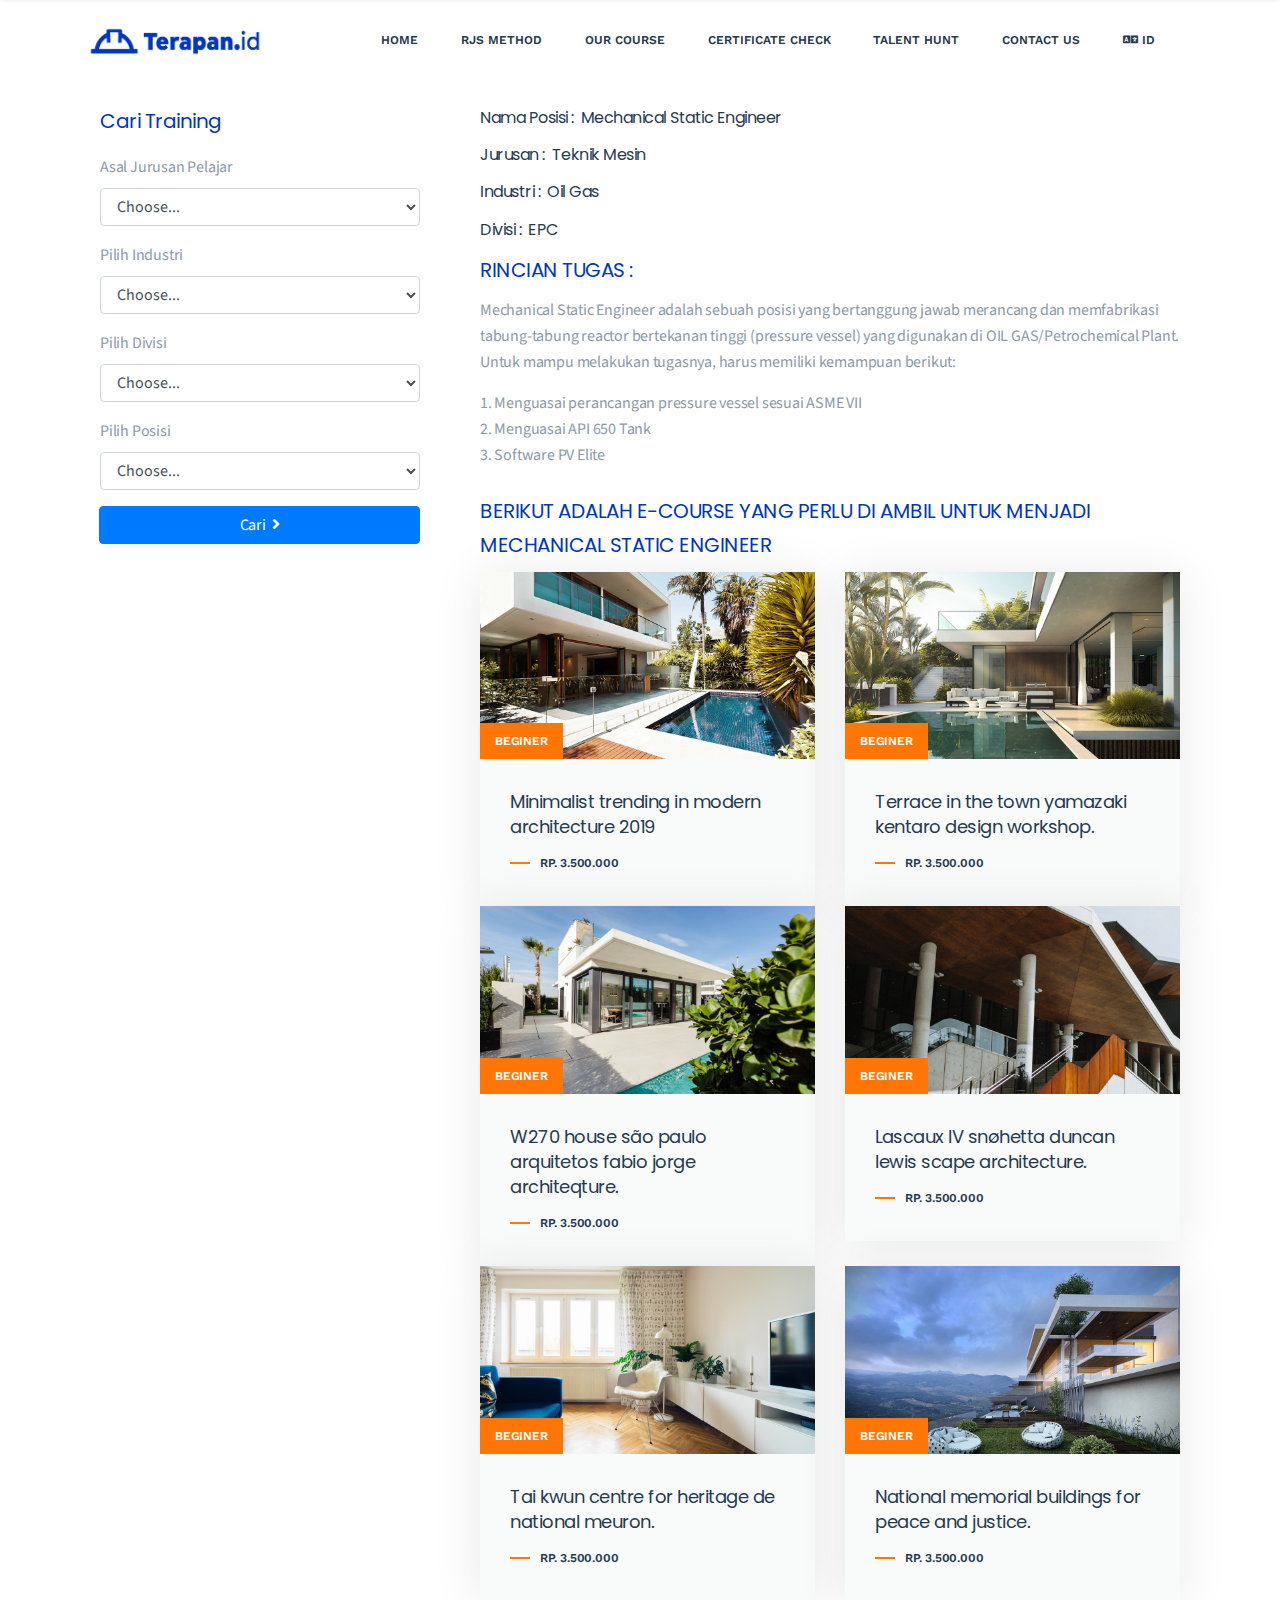
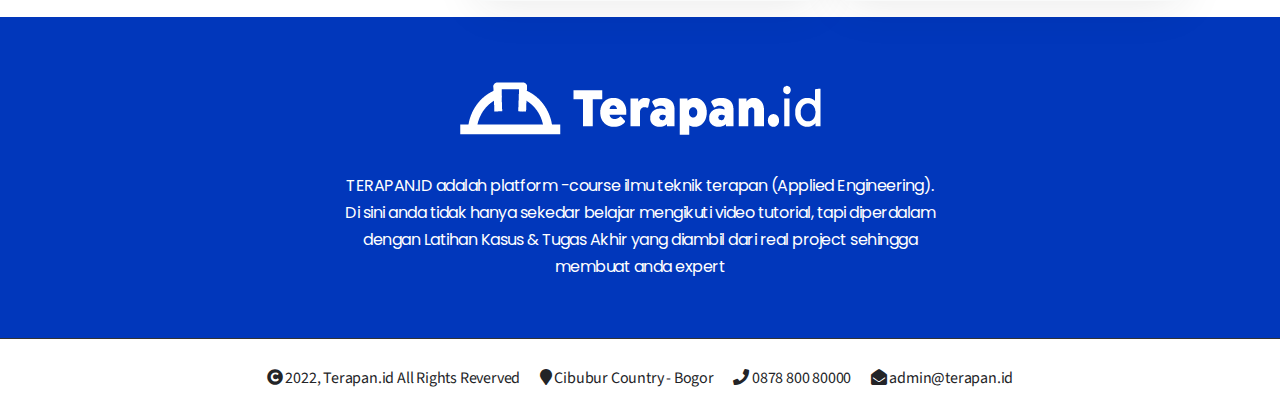
==== commit 571e3d70: "update after search.html" ====
--- a/after-search.html
+++ b/after-search.html
@@ -1,15 +1,16 @@
 <!doctype html>
 <html class="no-js" lang="en">
+
 <head>
   <meta charset="utf-8">
   <meta name="viewport" content="width=device-width, initial-scale=1">
   <meta name="title" content="TERAPAN.ID adalah platform e-course ilmu teknik terapan">
-    <meta name="description" content="TERAPAN.ID adalah platform e-course ilmu teknik terapan (Applied
+  <meta name="description" content="TERAPAN.ID adalah platform e-course ilmu teknik terapan (Applied
     Engineering). Di sini anda tidak hanya sekedar belajar mengikuti
     video tutorial, tapi diperdalam dengan Latihan Kasus & Tugas
     Akhir yang diambil dari real project sehingga membuat anda
     expert" />
-    <meta name="author" content="Terapanid" />
+  <meta name="author" content="Terapanid" />
   <title>Terapan id | Course Detail</title>
   <link rel="shortcut icon" type="image/x-icon" href="assets/img/favicon.png">
   <link rel="stylesheet" href="assets/css/fontawesome.min.css" />
@@ -28,10 +29,11 @@
   <link rel="stylesheet" href="assets/css/responsive.css" />
   <script src="assets/js/vendor/modernizr-2.8.3-respond-1.4.2.min.js"></script>
 </head>
+
 <body>
 
   <div class="site-preloader-wrap">
-  <div class="spinner"></div>
+    <div class="spinner"></div>
   </div>
 
   <header class="header" id="header">
@@ -39,9 +41,7 @@
       <div class="container">
         <div class="primary-header-inner">
           <div class="header-logo">
-            <a href="#"
-              ><img src="assets/img/terapan-biru.png" alt="Indico"
-            /></a>
+            <a href="#"><img src="assets/img/terapan-biru.png" alt="Indico" /></a>
           </div>
           <div class="header-menu-wrap">
             <ul class="dl-menu">
@@ -75,215 +75,213 @@
     </div>
   </header>
 
-  <section class="blog-section pt-4 mb-5">
+  <section class="blog-section pt-4 mb-3">
     <div class="container">
       <div class="blog-wrap row">
 
-        <div class="col-lg-4 sm-padding">
-          <div class="sidebar-wrap">
-            <div class="widget-content">
-              
-              <form>
-                  <div class="form-group col-md-12">
-                    <h3 font style="color:#0137BB">Cari Training</h3>
-                  </div>
-
-                  <div class="form-group col-md-12">
-                    <label for="jurusan">Asal Jurusan Pelajar</label>
-                    <select id="jurusan" class="form-control">
-                      <option>Choose...</option>
-                      <option>Teknik Mesin</option>
-                    </select>
-                  </div>
-                  <div class="form-group col-md-12">
-                    <label for="industri">Pilih Industri</label>
-                    <select id="industri" class="form-control">
-                      <option>Choose...</option>
-                      <option>Oil Gas</option>
-                    </select>
-                  </div>
-                  <div class="form-group col-md-12">
-                    <label for="divisi">Pilih Divisi</label>
-                    <select id="divisi" class="form-control">
-                      <option>Choose...</option>
-                      <option>EPC</option>
-                    </select>
-                  </div>
-                  <div class="form-group col-md-12">
-                    <label for="posisi">Pilih Posisi</label>
-                    <div class="input-group">
-                      <select id="posisi" class="form-control">
-                        <option>Choose...</option>
-                        <option>Mechanical Static Engineer</option>
-                      </select>                                            
-                    </div>
-                  </div>
-                  <div class="form-group col-md-12">
-                    <div class="input-group-append">
-                      <a href="after-search.html" class="btn btn-primary btn-block mt-6" onclick="afterSearch();">
-                        Beri Saran &nbsp;<i class="fa fa-angle-right"></i>
-                      </a>
-                    </div>
-                  </div>
-              </form>
-            </div>
-          </div>
+        <div class="col-lg-4">
+          <form>
+            <div class="form-group col-md-12">
+              <h3 font style="color:#0137BB">Cari Training</h3>
+            </div>
+
+            <div class="form-group col-md-12">
+              <label for="jurusan">Asal Jurusan Pelajar</label>
+              <select id="jurusan" class="form-control">
+                <option>Choose...</option>
+                <option>Teknik Mesin</option>
+              </select>
+            </div>
+            <div class="form-group col-md-12">
+              <label for="industri">Pilih Industri</label>
+              <select id="industri" class="form-control">
+                <option>Choose...</option>
+                <option>Oil Gas</option>
+              </select>
+            </div>
+            <div class="form-group col-md-12">
+              <label for="divisi">Pilih Divisi</label>
+              <select id="divisi" class="form-control">
+                <option>Choose...</option>
+                <option>EPC</option>
+              </select>
+            </div>
+            <div class="form-group col-md-12">
+              <label for="posisi">Pilih Posisi</label>
+              <div class="input-group">
+                <select id="posisi" class="form-control">
+                  <option>Choose...</option>
+                  <option>Mechanical Static Engineer</option>
+                </select>
+              </div>
+            </div>
+            <div class="form-group col-md-12">
+              <div class="input-group-append">
+                <a href="after-search.html" class="btn btn-primary btn-block mt-6" onclick="afterSearch();">
+                  Cari &nbsp;<i class="fa fa-angle-right"></i>
+                </a>
+              </div>
+            </div>
+          </form>
         </div>
 
-        <div class="col-lg-8 sm-padding">
-
-          <div class="row">
-          <h4 font style="color:#0137BB">Nama Posisi :&nbsp</h4> <h4>Mechanical Static Engineer</h4><br>
-          </div>
-
-          <div class="row">
-          <h4 font style="color:#0137BB">Jurusan :&nbsp</h4> <h4>Teknik Mesin</h4><br>
-          </div>
-
-          <div class="row">
-          <h4 font style="color:#0137BB">Industri :&nbsp</h4> <h4>Oil Gas</h4><br>
-          </div>
-
-          <div class="row">
-          <h4 font style="color:#0137BB">Divisi :&nbsp</h4> <h4>EPC</h4><br>
-          </div>
-
-          <br>
-          <div class="row">
-          <h4 font style="color:#0137BB">Rincian Tugas:</h4><br>
-          </div>
-          <div class="row">
-          <p>Mechanical Static Engineer adalah sebuah posisi yang bertanggung jawab merancang dan memfabrikasi tabung-tabung reactor bertekanan tinggi (pressure vessel) yang digunakan di OIL GAS/Petrochemical Plant. Untuk mampu melakukan tugasnya, harus memiliki kemampuan berikut:</p><br>
-          <p>
-          1. Menguasai perancangan pressure vessel sesuai ASME VII Div.1<br>
-          2. Menguasai API 650 Tank<br>
-          3. Software PV Elite</p><br>
-          </div>
-
-          <div class="row">
-          <h3 font style="color:#0137BB">BERIKUT ADALAH E-COURSE YANG PERLU DI AMBIL UNTUK MENJADI MECHANICAL STATIC ENGINEER</h3><br>
-          </div>
-
-          <div class="row">
-
-            <div class="col-sm-6 padding-15">
-            <div class="blog-item box-shadow">
-            <div class="blog-thumb">
-            <img src="assets/img/post-1.jpg" alt="post">
-            <span class="category"><a href="course-detail.html">Beginer</a></span>
-            </div>
-            <div class="blog-content">
-            <h3><a href="course-detail.html">Minimalist trending in modern architecture 2019</a></h3>
-            <a href="course-detail.html" class="read-more">Rp. 3.500.000</a>
-            </div>
-            </div>
-            </div>
-
-            <div class="col-sm-6 padding-15">
-            <div class="blog-item box-shadow">
-            <div class="blog-thumb">
-            <img src="assets/img/post-2.jpg" alt="post">
-            <span class="category"><a href="course-detail.html">Beginer</a></span>
-            </div>
-            <div class="blog-content">
-            <h3><a href="course-detail.html">Terrace in the town yamazaki kentaro design workshop.</a></h3>
-            <a href="course-detail.html" class="read-more">Rp. 3.500.000</a>
-            </div>
-            </div>
-            </div>
-
-            <div class="col-sm-6 padding-15">
-            <div class="blog-item box-shadow">
-            <div class="blog-thumb">
-            <img src="assets/img/post-3.jpg" alt="post">
-            <span class="category"><a href="course-detail.html">Beginer</a></span>
-            </div>
-            <div class="blog-content">
-            <h3><a href="course-detail.html">W270 house são paulo arquitetos fabio jorge architeqture.</a></h3>
-            <a href="course-detail.html" class="read-more">Rp. 3.500.000</a>
-            </div>
-            </div>
-            </div>
-
-            <div class="col-sm-6 padding-15">
-            <div class="blog-item box-shadow">
-            <div class="blog-thumb">
-            <img src="assets/img/post-4.jpg" alt="post">
-            <span class="category"><a href="course-detail.html">Beginer</a></span>
-            </div>
-            <div class="blog-content">
-            <h3><a href="course-detail.html">Lascaux IV snøhetta duncan lewis scape architecture.</a></h3>
-            <a href="course-detail.html" class="read-more">Rp. 3.500.000</a>
-            </div>
-            </div>
-            </div>
-
-            <div class="col-sm-6 padding-15">
-            <div class="blog-item box-shadow">
-            <div class="blog-thumb">
-            <img src="assets/img/post-5.jpg" alt="post">
-            <span class="category"><a href="course-detail.html">Beginer</a></span>
-            </div>
-            <div class="blog-content">
-            <h3><a href="course-detail.html">Tai kwun centre for heritage de national meuron.</a></h3>
-            <a href="course-detail.html" class="read-more">Rp. 3.500.000</a>
-            </div>
-            </div>
-            </div>
-
-            <div class="col-sm-6 padding-15">
-            <div class="blog-item box-shadow">
-            <div class="blog-thumb">
-            <img src="assets/img/post-6.jpg" alt="post">
-            <span class="category"><a href="course-detail.html">Beginer</a></span>
-            </div>
-            <div class="blog-content">
-            <h3><a href="course-detail.html">National memorial buildings for peace and justice.</a></h3>
-            <a href="course-detail.html" class="read-more">Rp. 3.500.000</a>
-            </div>
-            </div>
-            </div>
-
-          </div>
-          <ul class="pagination-wrap text-center mt-30">
-          <li><a href="#"><i class="ti-arrow-left"></i></a></li>
-          <li><a href="#">1</a></li>
-          <li><a href="#" class="active">2</a></li>
-          <li><a href="#">3</a></li>
-          <li><a href="#"><i class="ti-arrow-right"></i></a></li>
-          </ul>
-        </div>        
+        <div class="col-lg-8">
+          <div class="col-sm-12">
+            <h4>Nama Posisi :&nbsp Mechanical Static Engineer</h4>
+            <h4>Jurusan :&nbsp Teknik Mesin</h4>
+            <h4>Industri :&nbsp Oil Gas</h4>
+            <h4>Divisi :&nbsp EPC</h4>
+            <h3 font style="color:#0137BB">RINCIAN TUGAS :</h3>
+            <p>Mechanical Static Engineer adalah sebuah posisi yang bertanggung jawab merancang dan memfabrikasi
+              tabung-tabung reactor bertekanan tinggi (pressure vessel) yang digunakan di OIL GAS/Petrochemical Plant.
+              Untuk mampu melakukan tugasnya,
+              harus memiliki kemampuan berikut:
+            </p>
+
+            <ul>1. Menguasai perancangan pressure vessel sesuai ASME VII</ul>
+            <ul>2. Menguasai API 650 Tank</ul>
+            <ul>3. Software PV Elite</ul>
+            <br>
+            <h3 font style="color:#0137BB">BERIKUT ADALAH E-COURSE YANG PERLU DI AMBIL UNTUK MENJADI MECHANICAL STATIC
+              ENGINEER
+            </h3>
+          </div>
+
+          <div class="col-lg-12">
+            <div class="row">
+
+              <div class="col-sm-6">
+                <div class="blog-item box-shadow">
+                  <div class="blog-thumb">
+                    <img src="assets/img/post-1.jpg" alt="post">
+                    <span class="category"><a href="course-detail.html">Beginer</a></span>
+                  </div>
+                  <div class="blog-content">
+                    <h3><a href="course-detail.html">Minimalist trending in
+                        modern
+                        architecture 2019</a>
+                    </h3>
+                    <a href="course-detail.html" class="read-more">Rp.
+                      3.500.000</a>
+                  </div>
+                </div>
+              </div>
+
+              <div class="col-sm-6">
+                <div class="blog-item box-shadow">
+                  <div class="blog-thumb">
+                    <img src="assets/img/post-2.jpg" alt="post">
+                    <span class="category"><a href="course-detail.html">Beginer</a></span>
+                  </div>
+                  <div class="blog-content">
+                    <h3><a href="course-detail.html">Terrace in the town
+                        yamazaki
+                        kentaro design
+                        workshop.</a></h3>
+                    <a href="course-detail.html" class="read-more">Rp.
+                      3.500.000</a>
+                  </div>
+                </div>
+              </div>
+
+              <div class="col-sm-6">
+                <div class="blog-item box-shadow">
+                  <div class="blog-thumb">
+                    <img src="assets/img/post-3.jpg" alt="post">
+                    <span class="category"><a href="course-detail.html">Beginer</a></span>
+                  </div>
+                  <div class="blog-content">
+                    <h3><a href="course-detail.html">W270 house são paulo
+                        arquitetos
+                        fabio jorge
+                        architeqture.</a></h3>
+                    <a href="course-detail.html" class="read-more">Rp.
+                      3.500.000</a>
+                  </div>
+                </div>
+              </div>
+
+              <div class="col-sm-6">
+                <div class="blog-item box-shadow">
+                  <div class="blog-thumb">
+                    <img src="assets/img/post-4.jpg" alt="post">
+                    <span class="category"><a href="course-detail.html">Beginer</a></span>
+                  </div>
+                  <div class="blog-content">
+                    <h3><a href="course-detail.html">Lascaux IV snøhetta duncan
+                        lewis
+                        scape
+                        architecture.</a></h3>
+                    <a href="course-detail.html" class="read-more">Rp.
+                      3.500.000</a>
+                  </div>
+                </div>
+              </div>
+
+              <div class="col-sm-6">
+                <div class="blog-item box-shadow">
+                  <div class="blog-thumb">
+                    <img src="assets/img/post-5.jpg" alt="post">
+                    <span class="category"><a href="course-detail.html">Beginer</a></span>
+                  </div>
+                  <div class="blog-content">
+                    <h3><a href="course-detail.html">Tai kwun centre for
+                        heritage de
+                        national
+                        meuron.</a></h3>
+                    <a href="course-detail.html" class="read-more">Rp.
+                      3.500.000</a>
+                  </div>
+                </div>
+              </div>
+
+              <div class="col-sm-6">
+                <div class="blog-item box-shadow">
+                  <div class="blog-thumb">
+                    <img src="assets/img/post-6.jpg" alt="post">
+                    <span class="category"><a href="course-detail.html">Beginer</a></span>
+                  </div>
+                  <div class="blog-content">
+                    <h3><a href="course-detail.html">National memorial buildings
+                        for
+                        peace and
+                        justice.</a></h3>
+                    <a href="course-detail.html" class="read-more">Rp.
+                      3.500.000</a>
+                  </div>
+                </div>
+              </div>
+
+            </div>
+          </div>
+        </div>
 
       </div>
     </div>
   </section>
 
-  <section class="widget-section padding">
-  <div class="container">
-
-  <div class="text-center">
-  <img src="assets/img/terapan-putih.png" alt="Logo Terapan ID">
-  </div>
-  <br>
-  <h4 class="text-center" style="color:white">
-  TERAPAN.ID adalah platform -course ilmu teknik terapan (Applied Engineering).<br>
-  Di sini anda tidak hanya sekedar belajar mengikuti video tutorial, tapi diperdalam<br>
-  dengan Latihan Kasus & Tugas Akhir yang diambil dari real project sehingga<br>
-  membuat anda expert
-  </h4>
-
-  </div>
+  <section class="widget-section p-5">
+    <div class="container">
+      <div class="text-center">
+        <img src="assets/img/terapan-putih.png" alt="Logo Terapan ID">
+      </div>
+      <br>
+      <h4 class="text-center" style="color:white">
+        TERAPAN.ID adalah platform -course ilmu teknik terapan (Applied Engineering).<br> Di sini anda tidak hanya
+        sekedar belajar mengikuti video tutorial, tapi diperdalam<br> dengan Latihan Kasus & Tugas Akhir yang diambil
+        dari real project
+        sehingga
+        <br> membuat anda expert
+      </h4>
+    </div>
   </section>
 
   <footer class="sec-padding footer-bg"><br>
-    <div class="container clearfix">
-      <p style="color:#232427" align="center">
-          <i class="fa fa-copyright"></i> 2022, Terapan.id All Rights Reverved
-          &nbsp;&nbsp;&nbsp;&nbsp;&nbsp;
-        <i class="fa fa-map-marker"></i> Cibubur Country - Bogor
-        &nbsp;&nbsp;&nbsp;&nbsp;&nbsp;
-        <i class="fa fa-phone"></i> 0878 800 80000
-        &nbsp;&nbsp;&nbsp;&nbsp;&nbsp;
+    <div class="container clearfix d-flex justify-content-center">
+      <p style="color:#232427">
+        <i class="fa fa-copyright"></i> 2022, Terapan.id All Rights Reverved &nbsp;&nbsp;&nbsp;&nbsp;&nbsp;
+        <i class="fa fa-map-marker"></i> Cibubur Country - Bogor &nbsp;&nbsp;&nbsp;&nbsp;&nbsp;
+        <i class="fa fa-phone"></i> 0878 800 80000 &nbsp;&nbsp;&nbsp;&nbsp;&nbsp;
         <i class="fa fa-envelope-open"></i> admin@terapan.id
       </p>
     </div>
@@ -305,4 +303,5 @@
   <script src="assets/js/vendor/wow.min.js"></script>
   <script src="assets/js/main.js"></script>
 </body>
-</html>
+
+</html>--- a/assets/css/slider.css
+++ b/assets/css/slider.css
@@ -1 +1,2138 @@
-.slider-content-wrap{height:650px}.dl-slider .overlay{background-color:rgba(0,0,0,.3);width:100%;height:100%;position:absolute;left:0;top:0;z-index:-1}.dl-slider .bg-img{display:block;background-repeat:no-repeat;-webkit-background-size:cover;background-size:cover;background-position:center center;width:100%;height:100%;position:absolute;left:0;top:0;overflow:hidden;z-index:-1}.dl-slider .dl-caption{color:#fff;font-family:poppins,sans-serif}.dl-slider .dl-caption .inner-layer{display:inline-block;overflow:hidden}.dl-slider .owl-item.active .dl-caption{visibility:visible}.dl-slider .dl-caption.medium{white-space:nowrap;font-size:12px;font-family:work sans,sans-serif;letter-spacing:0;line-height:26px;height:26px;font-weight:600;color:rgb(255,255,255,.8);letter-spacing:1px;text-transform:uppercase;visibility:inherit;transition:none 0s ease 0s;text-align:inherit;border-width:0;margin:0;padding:0;min-height:0;min-width:0;max-height:none;max-width:none;opacity:1;margin-bottom:10px}.dl-slider .dl-caption.big{white-space:nowrap;font-size:42px;line-height:50px;font-weight:600;color:#fff;letter-spacing:-1px;height:50px}.dl-slider .slider-content{position:relative}.dl-slider .dl-caption.small{font-family:source sans pro,sans-serif;font-size:16px;font-weight:400;letter-spacing:-.2px;line-height:26px;color:#fff;margin-top:5px}.dl-slider .dl-btn-group{margin-top:25px;overflow:hidden}.dl-slider .dl-btn{background-color:#ff7607;display:inline-block;color:#fff;font-size:12px;line-height:12;font-family:work sans,sans-serif;letter-spacing:0;font-weight:600;text-transform:uppercase;transition:all .2s ease-in-out;display:inline-block;padding:0 30px;line-height:45px;border-radius:3px}.dl-slider .dl-btn i{margin-left:5px;line-height:45px}.dl-slider .dl-btn:hover{background-color:#fff;color:#000;transition:all .2s ease-in-out}@media only screen and (max-width:992px){.slider-content-wrap{height:400px}.dl-slider .dl-caption.medium{font-size:12px}.dl-slider .dl-caption.big{font-size:28px;line-height:30px;height:30px;letter-spacing:-1px}.dl-slider .dl-caption.small{font-size:12px;line-height:20px}.dl-slider .dl-btn-group{margin-top:10px}.dl-slider .dl-btn{line-height:45px;padding:0 35px;font-size:12px}.dl-slider.owl-carousel div.owl-nav button{width:40px;height:40px;line-height:40px;font-size:10px}.dl-slider .dl-caption.dl-border{display:none!important}}@media only screen and (max-width:520px){.dl-slider .dl-caption.big{font-size:24px;letter-spacing:-.5px}.dl-slider .dl-caption.small br{display:none}}.dl-slider .slick-dots{width:100%;height:auto;text-align:center;position:absolute;left:0;bottom:20px;margin:0;list-style:none}.dl-slider .slick-dots li{display:inline-block;margin:0 6px}.dl-slider .slick-dots li button{background-color:rgba(255,255,255,.7);width:12px;height:12px;border-radius:50%;overflow:hidden;text-indent:-99999px;padding:0;transition:all .3s ease-in-out;cursor:pointer}.dl-slider .slick-dots li button:focus,.dl-slider .slick-dots li button:active{outline:none}.dl-slider .slick-dots li.slick-active button{background-color:#ff7607;transition:all .3s ease-in-out}.dl-slider.vertical-dots .slick-dots{width:auto;height:auto;bottom:50%;left:auto;right:50px;transform:translateY(50%)}.dl-slider.vertical-dots .slick-dots li{display:block;margin:5px 0}.dl-slider .slick-arrow{background-color:rgba(0,0,0,.4);color:#ddd;font-size:14px;width:40px;height:60px;line-height:60px;position:absolute;left:0;top:50%;transform:translateY(-50%);text-align:center;z-index:1;cursor:pointer;transition:all .3s ease-in-out}.dl-slider .slick-arrow.slick-next{left:auto;right:0}.dl-slider .slick-arrow:hover{background-color:rgba(0,0,0,.8);color:#fff;transition:all .3s ease-in-out}.tracking-in-expand{-webkit-animation:tracking-in-expand .7s cubic-bezier(.215,.61,.355,1) both;animation:tracking-in-expand .7s cubic-bezier(.215,.61,.355,1) both}@-webkit-keyframes tracking-in-expand{0%{letter-spacing:-8px;opacity:0}40%{opacity:.6}100%{opacity:1}}@keyframes tracking-in-expand{0%{letter-spacing:-8px;opacity:0}40%{opacity:.6}100%{opacity:1}}.tracking-in-expand-fwd{-webkit-animation:tracking-in-expand-fwd .8s cubic-bezier(.215,.61,.355,1) both;animation:tracking-in-expand-fwd .8s cubic-bezier(.215,.61,.355,1) both}@-webkit-keyframes tracking-in-expand-fwd{0%{letter-spacing:-.5em;-webkit-transform:translateZ(-700px);transform:translateZ(-700px);opacity:0}40%{opacity:.6}100%{-webkit-transform:translateZ(0);transform:translateZ(0);opacity:1}}@keyframes tracking-in-expand-fwd{0%{letter-spacing:-.5em;-webkit-transform:translateZ(-700px);transform:translateZ(-700px);opacity:0}40%{opacity:.6}100%{-webkit-transform:translateZ(0);transform:translateZ(0);opacity:1}}.tracking-in-expand-fwd-top{-webkit-animation:tracking-in-expand-fwd-top .8s cubic-bezier(.215,.61,.355,1) both;animation:tracking-in-expand-fwd-top .8s cubic-bezier(.215,.61,.355,1) both}@-webkit-keyframes tracking-in-expand-fwd-top{0%{letter-spacing:-.5em;-webkit-transform:translateZ(-700px) translateY(-500px);transform:translateZ(-700px) translateY(-500px);opacity:0}40%{opacity:.6}100%{-webkit-transform:translateZ(0) translateY(0);transform:translateZ(0) translateY(0);opacity:1}}@keyframes tracking-in-expand-fwd-top{0%{letter-spacing:-.5em;-webkit-transform:translateZ(-700px) translateY(-500px);transform:translateZ(-700px) translateY(-500px);opacity:0}40%{opacity:.6}100%{-webkit-transform:translateZ(0) translateY(0);transform:translateZ(0) translateY(0);opacity:1}}.tracking-in-expand-fwd-bottom{-webkit-animation:tracking-in-expand-fwd-bottom .8s cubic-bezier(.215,.61,.355,1) both;animation:tracking-in-expand-fwd-bottom .8s cubic-bezier(.215,.61,.355,1) both}@-webkit-keyframes tracking-in-expand-fwd-bottom{0%{letter-spacing:-.5em;-webkit-transform:translateZ(-700px) translateY(500px);transform:translateZ(-700px) translateY(500px);opacity:0}40%{opacity:.6}100%{-webkit-transform:translateZ(0) translateY(0);transform:translateZ(0) translateY(0);opacity:1}}@keyframes tracking-in-expand-fwd-bottom{0%{letter-spacing:-.5em;-webkit-transform:translateZ(-700px) translateY(500px);transform:translateZ(-700px) translateY(500px);opacity:0}40%{opacity:.6}100%{-webkit-transform:translateZ(0) translateY(0);transform:translateZ(0) translateY(0);opacity:1}}.tracking-in-contract{-webkit-animation:tracking-in-contract .8s cubic-bezier(.215,.61,.355,1) both;animation:tracking-in-contract .8s cubic-bezier(.215,.61,.355,1) both}@-webkit-keyframes tracking-in-contract{0%{letter-spacing:1em;opacity:0}40%{opacity:.6}100%{letter-spacing:normal;opacity:1}}@keyframes tracking-in-contract{0%{letter-spacing:1em;opacity:0}40%{opacity:.6}100%{letter-spacing:normal;opacity:1}}.tracking-in-contract-bck{-webkit-animation:tracking-in-contract-bck 1s cubic-bezier(.215,.61,.355,1) both;animation:tracking-in-contract-bck 1s cubic-bezier(.215,.61,.355,1) both}@-webkit-keyframes tracking-in-contract-bck{0%{letter-spacing:1em;-webkit-transform:translateZ(400px);transform:translateZ(400px);opacity:0}40%{opacity:.6}100%{-webkit-transform:translateZ(0);transform:translateZ(0);opacity:1}}@keyframes tracking-in-contract-bck{0%{letter-spacing:1em;-webkit-transform:translateZ(400px);transform:translateZ(400px);opacity:0}40%{opacity:.6}100%{-webkit-transform:translateZ(0);transform:translateZ(0);opacity:1}}.tracking-in-contract-bck-top{-webkit-animation:tracking-in-contract-bck-top 1s cubic-bezier(.215,.61,.355,1) both;animation:tracking-in-contract-bck-top 1s cubic-bezier(.215,.61,.355,1) both}@-webkit-keyframes tracking-in-contract-bck-top{0%{letter-spacing:1em;-webkit-transform:translateZ(400px) translateY(-300px);transform:translateZ(400px) translateY(-300px);opacity:0}40%{opacity:.6}100%{-webkit-transform:translateZ(0) translateY(0);transform:translateZ(0) translateY(0);opacity:1}}@keyframes tracking-in-contract-bck-top{0%{letter-spacing:1em;-webkit-transform:translateZ(400px) translateY(-300px);transform:translateZ(400px) translateY(-300px);opacity:0}40%{opacity:.6}100%{-webkit-transform:translateZ(0) translateY(0);transform:translateZ(0) translateY(0);opacity:1}}.tracking-in-contract-bck-bottom{-webkit-animation:tracking-in-contract-bck-bottom 1s cubic-bezier(.215,.61,.355,1) both;animation:tracking-in-contract-bck-bottom 1s cubic-bezier(.215,.61,.355,1) both}@-webkit-keyframes tracking-in-contract-bck-bottom{0%{letter-spacing:1em;-webkit-transform:translateZ(400px) translateY(300px);transform:translateZ(400px) translateY(300px);opacity:0}40%{opacity:.6}100%{-webkit-transform:translateZ(0) translateY(0);transform:translateZ(0) translateY(0);opacity:1}}@keyframes tracking-in-contract-bck-bottom{0%{letter-spacing:1em;-webkit-transform:translateZ(400px) translateY(300px);transform:translateZ(400px) translateY(300px);opacity:0}40%{opacity:.6}100%{-webkit-transform:translateZ(0) translateY(0);transform:translateZ(0) translateY(0);opacity:1}}.text-focus-in{-webkit-animation:text-focus-in 1s cubic-bezier(.55,.085,.68,.53) both;animation:text-focus-in 1s cubic-bezier(.55,.085,.68,.53) both}@-webkit-keyframes text-focus-in{0%{-webkit-filter:blur(12px);filter:blur(12px);opacity:0}100%{-webkit-filter:blur(0px);filter:blur(0px);opacity:1}}@keyframes text-focus-in{0%{-webkit-filter:blur(12px);filter:blur(12px);opacity:0}100%{-webkit-filter:blur(0px);filter:blur(0px);opacity:1}}.focus-in-expand{-webkit-animation:focus-in-expand .8s cubic-bezier(.25,.46,.45,.94) both;animation:focus-in-expand .8s cubic-bezier(.25,.46,.45,.94) both}@-webkit-keyframes focus-in-expand{0%{letter-spacing:-.5em;-webkit-filter:blur(12px);filter:blur(12px);opacity:0}100%{-webkit-filter:blur(0px);filter:blur(0px);opacity:1}}@keyframes focus-in-expand{0%{letter-spacing:-.5em;-webkit-filter:blur(12px);filter:blur(12px);opacity:0}100%{-webkit-filter:blur(0px);filter:blur(0px);opacity:1}}.focus-in-expand-fwd{-webkit-animation:focus-in-expand-fwd .8s cubic-bezier(.25,.46,.45,.94) both;animation:focus-in-expand-fwd .8s cubic-bezier(.25,.46,.45,.94) both}@-webkit-keyframes focus-in-expand-fwd{0%{letter-spacing:-.5em;-webkit-transform:translateZ(-800px);transform:translateZ(-800px);-webkit-filter:blur(12px);filter:blur(12px);opacity:0}100%{-webkit-transform:translateZ(0);transform:translateZ(0);-webkit-filter:blur(0);filter:blur(0);opacity:1}}@keyframes focus-in-expand-fwd{0%{letter-spacing:-.5em;-webkit-transform:translateZ(-800px);transform:translateZ(-800px);-webkit-filter:blur(12px);filter:blur(12px);opacity:0}100%{-webkit-transform:translateZ(0);transform:translateZ(0);-webkit-filter:blur(0);filter:blur(0);opacity:1}}.focus-in-contract{-webkit-animation:focus-in-contract .7s cubic-bezier(.25,.46,.45,.94) both;animation:focus-in-contract .7s cubic-bezier(.25,.46,.45,.94) both}@-webkit-keyframes focus-in-contract{0%{letter-spacing:8px;-webkit-filter:blur(12px);filter:blur(12px);opacity:0}100%{-webkit-filter:blur(0px);filter:blur(0px);opacity:1}}@keyframes focus-in-contract{0%{letter-spacing:8px;-webkit-filter:blur(12px);filter:blur(12px);opacity:0}100%{-webkit-filter:blur(0px);filter:blur(0px);opacity:1}}.focus-in-contract-bck{-webkit-animation:focus-in-contract-bck 1s cubic-bezier(.25,.46,.45,.94) both;animation:focus-in-contract-bck 1s cubic-bezier(.25,.46,.45,.94) both}@-webkit-keyframes focus-in-contract-bck{0%{letter-spacing:1em;-webkit-transform:translateZ(300px);transform:translateZ(300px);-webkit-filter:blur(12px);filter:blur(12px);opacity:0}100%{-webkit-transform:translateZ(12px);transform:translateZ(12px);-webkit-filter:blur(0);filter:blur(0);opacity:1}}@keyframes focus-in-contract-bck{0%{letter-spacing:1em;-webkit-transform:translateZ(300px);transform:translateZ(300px);-webkit-filter:blur(12px);filter:blur(12px);opacity:0}100%{-webkit-transform:translateZ(12px);transform:translateZ(12px);-webkit-filter:blur(0);filter:blur(0);opacity:1}}.slide-in-top{-webkit-animation:slide-in-top .5s cubic-bezier(.25,.46,.45,.94) both;animation:slide-in-top .5s cubic-bezier(.25,.46,.45,.94) both}@-webkit-keyframes slide-in-top{0%{-webkit-transform:translateY(-100%);transform:translateY(-100%);opacity:0}100%{-webkit-transform:translateY(0);transform:translateY(0);opacity:1}}@keyframes slide-in-top{0%{-webkit-transform:translateY(-100%);transform:translateY(-100%);opacity:0}100%{-webkit-transform:translateY(0);transform:translateY(0);opacity:1}}.slide-in-right{-webkit-animation:slide-in-right .5s cubic-bezier(.25,.46,.45,.94) both;animation:slide-in-right .5s cubic-bezier(.25,.46,.45,.94) both}@-webkit-keyframes slide-in-right{0%{-webkit-transform:translateX(100%);transform:translateX(100%);opacity:0}100%{-webkit-transform:translateX(0);transform:translateX(0);opacity:1}}@keyframes slide-in-right{0%{-webkit-transform:translateX(100%);transform:translateX(100%);opacity:0}100%{-webkit-transform:translateX(0);transform:translateX(0);opacity:1}}.slide-in-bottom{-webkit-animation:slide-in-bottom .5s cubic-bezier(.25,.46,.45,.94) both;animation:slide-in-bottom .5s cubic-bezier(.25,.46,.45,.94) both}@-webkit-keyframes slide-in-bottom{0%{-webkit-transform:translateY(100%);transform:translateY(100%);opacity:0}100%{-webkit-transform:translateY(0);transform:translateY(0);opacity:1}}@keyframes slide-in-bottom{0%{-webkit-transform:translateY(100%);transform:translateY(100%);opacity:0}100%{-webkit-transform:translateY(0);transform:translateY(0);opacity:1}}.slide-in-left{-webkit-animation:slide-in-left .5s cubic-bezier(.25,.46,.45,.94) both;animation:slide-in-left .5s cubic-bezier(.25,.46,.45,.94) both}@-webkit-keyframes slide-in-left{0%{-webkit-transform:translateX(-100%);transform:translateX(-100%);opacity:0}100%{-webkit-transform:translateX(0);transform:translateX(0);opacity:1}}@keyframes slide-in-left{0%{-webkit-transform:translateX(-100%);transform:translateX(-100%);opacity:0}100%{-webkit-transform:translateX(0);transform:translateX(0);opacity:1}}.bounce-in-top{-webkit-animation:bounce-in-top 1.1s both;animation:bounce-in-top 1.1s both}@-webkit-keyframes bounce-in-top{0%{-webkit-transform:translateY(-500px);transform:translateY(-500px);-webkit-animation-timing-function:ease-in;animation-timing-function:ease-in;opacity:0}38%{-webkit-transform:translateY(0);transform:translateY(0);-webkit-animation-timing-function:ease-out;animation-timing-function:ease-out;opacity:1}55%{-webkit-transform:translateY(-65px);transform:translateY(-65px);-webkit-animation-timing-function:ease-in;animation-timing-function:ease-in}72%{-webkit-transform:translateY(0);transform:translateY(0);-webkit-animation-timing-function:ease-out;animation-timing-function:ease-out}81%{-webkit-transform:translateY(-28px);transform:translateY(-28px);-webkit-animation-timing-function:ease-in;animation-timing-function:ease-in}90%{-webkit-transform:translateY(0);transform:translateY(0);-webkit-animation-timing-function:ease-out;animation-timing-function:ease-out}95%{-webkit-transform:translateY(-8px);transform:translateY(-8px);-webkit-animation-timing-function:ease-in;animation-timing-function:ease-in}100%{-webkit-transform:translateY(0);transform:translateY(0);-webkit-animation-timing-function:ease-out;animation-timing-function:ease-out}}@keyframes bounce-in-top{0%{-webkit-transform:translateY(-500px);transform:translateY(-500px);-webkit-animation-timing-function:ease-in;animation-timing-function:ease-in;opacity:0}38%{-webkit-transform:translateY(0);transform:translateY(0);-webkit-animation-timing-function:ease-out;animation-timing-function:ease-out;opacity:1}55%{-webkit-transform:translateY(-65px);transform:translateY(-65px);-webkit-animation-timing-function:ease-in;animation-timing-function:ease-in}72%{-webkit-transform:translateY(0);transform:translateY(0);-webkit-animation-timing-function:ease-out;animation-timing-function:ease-out}81%{-webkit-transform:translateY(-28px);transform:translateY(-28px);-webkit-animation-timing-function:ease-in;animation-timing-function:ease-in}90%{-webkit-transform:translateY(0);transform:translateY(0);-webkit-animation-timing-function:ease-out;animation-timing-function:ease-out}95%{-webkit-transform:translateY(-8px);transform:translateY(-8px);-webkit-animation-timing-function:ease-in;animation-timing-function:ease-in}100%{-webkit-transform:translateY(0);transform:translateY(0);-webkit-animation-timing-function:ease-out;animation-timing-function:ease-out}}.bounce-in-right{-webkit-animation:bounce-in-right 1.1s both;animation:bounce-in-right 1.1s both}@-webkit-keyframes bounce-in-right{0%{-webkit-transform:translateX(600px);transform:translateX(600px);-webkit-animation-timing-function:ease-in;animation-timing-function:ease-in;opacity:0}38%{-webkit-transform:translateX(0);transform:translateX(0);-webkit-animation-timing-function:ease-out;animation-timing-function:ease-out;opacity:1}55%{-webkit-transform:translateX(68px);transform:translateX(68px);-webkit-animation-timing-function:ease-in;animation-timing-function:ease-in}72%{-webkit-transform:translateX(0);transform:translateX(0);-webkit-animation-timing-function:ease-out;animation-timing-function:ease-out}81%{-webkit-transform:translateX(32px);transform:translateX(32px);-webkit-animation-timing-function:ease-in;animation-timing-function:ease-in}90%{-webkit-transform:translateX(0);transform:translateX(0);-webkit-animation-timing-function:ease-out;animation-timing-function:ease-out}95%{-webkit-transform:translateX(8px);transform:translateX(8px);-webkit-animation-timing-function:ease-in;animation-timing-function:ease-in}100%{-webkit-transform:translateX(0);transform:translateX(0);-webkit-animation-timing-function:ease-out;animation-timing-function:ease-out}}@keyframes bounce-in-right{0%{-webkit-transform:translateX(600px);transform:translateX(600px);-webkit-animation-timing-function:ease-in;animation-timing-function:ease-in;opacity:0}38%{-webkit-transform:translateX(0);transform:translateX(0);-webkit-animation-timing-function:ease-out;animation-timing-function:ease-out;opacity:1}55%{-webkit-transform:translateX(68px);transform:translateX(68px);-webkit-animation-timing-function:ease-in;animation-timing-function:ease-in}72%{-webkit-transform:translateX(0);transform:translateX(0);-webkit-animation-timing-function:ease-out;animation-timing-function:ease-out}81%{-webkit-transform:translateX(32px);transform:translateX(32px);-webkit-animation-timing-function:ease-in;animation-timing-function:ease-in}90%{-webkit-transform:translateX(0);transform:translateX(0);-webkit-animation-timing-function:ease-out;animation-timing-function:ease-out}95%{-webkit-transform:translateX(8px);transform:translateX(8px);-webkit-animation-timing-function:ease-in;animation-timing-function:ease-in}100%{-webkit-transform:translateX(0);transform:translateX(0);-webkit-animation-timing-function:ease-out;animation-timing-function:ease-out}}.bounce-in-bottom{-webkit-animation:bounce-in-bottom 1.1s both;animation:bounce-in-bottom 1.1s both}@-webkit-keyframes bounce-in-bottom{0%{-webkit-transform:translateY(500px);transform:translateY(500px);-webkit-animation-timing-function:ease-in;animation-timing-function:ease-in;opacity:0}38%{-webkit-transform:translateY(0);transform:translateY(0);-webkit-animation-timing-function:ease-out;animation-timing-function:ease-out;opacity:1}55%{-webkit-transform:translateY(65px);transform:translateY(65px);-webkit-animation-timing-function:ease-in;animation-timing-function:ease-in}72%{-webkit-transform:translateY(0);transform:translateY(0);-webkit-animation-timing-function:ease-out;animation-timing-function:ease-out}81%{-webkit-transform:translateY(28px);transform:translateY(28px);-webkit-animation-timing-function:ease-in;animation-timing-function:ease-in}90%{-webkit-transform:translateY(0);transform:translateY(0);-webkit-animation-timing-function:ease-out;animation-timing-function:ease-out}95%{-webkit-transform:translateY(8px);transform:translateY(8px);-webkit-animation-timing-function:ease-in;animation-timing-function:ease-in}100%{-webkit-transform:translateY(0);transform:translateY(0);-webkit-animation-timing-function:ease-out;animation-timing-function:ease-out}}@keyframes bounce-in-bottom{0%{-webkit-transform:translateY(500px);transform:translateY(500px);-webkit-animation-timing-function:ease-in;animation-timing-function:ease-in;opacity:0}38%{-webkit-transform:translateY(0);transform:translateY(0);-webkit-animation-timing-function:ease-out;animation-timing-function:ease-out;opacity:1}55%{-webkit-transform:translateY(65px);transform:translateY(65px);-webkit-animation-timing-function:ease-in;animation-timing-function:ease-in}72%{-webkit-transform:translateY(0);transform:translateY(0);-webkit-animation-timing-function:ease-out;animation-timing-function:ease-out}81%{-webkit-transform:translateY(28px);transform:translateY(28px);-webkit-animation-timing-function:ease-in;animation-timing-function:ease-in}90%{-webkit-transform:translateY(0);transform:translateY(0);-webkit-animation-timing-function:ease-out;animation-timing-function:ease-out}95%{-webkit-transform:translateY(8px);transform:translateY(8px);-webkit-animation-timing-function:ease-in;animation-timing-function:ease-in}100%{-webkit-transform:translateY(0);transform:translateY(0);-webkit-animation-timing-function:ease-out;animation-timing-function:ease-out}}.bounce-in-left{-webkit-animation:bounce-in-left 1.1s both;animation:bounce-in-left 1.1s both}@-webkit-keyframes bounce-in-left{0%{-webkit-transform:translateX(-600px);transform:translateX(-600px);-webkit-animation-timing-function:ease-in;animation-timing-function:ease-in;opacity:0}38%{-webkit-transform:translateX(0);transform:translateX(0);-webkit-animation-timing-function:ease-out;animation-timing-function:ease-out;opacity:1}55%{-webkit-transform:translateX(-68px);transform:translateX(-68px);-webkit-animation-timing-function:ease-in;animation-timing-function:ease-in}72%{-webkit-transform:translateX(0);transform:translateX(0);-webkit-animation-timing-function:ease-out;animation-timing-function:ease-out}81%{-webkit-transform:translateX(-28px);transform:translateX(-28px);-webkit-animation-timing-function:ease-in;animation-timing-function:ease-in}90%{-webkit-transform:translateX(0);transform:translateX(0);-webkit-animation-timing-function:ease-out;animation-timing-function:ease-out}95%{-webkit-transform:translateX(-8px);transform:translateX(-8px);-webkit-animation-timing-function:ease-in;animation-timing-function:ease-in}100%{-webkit-transform:translateX(0);transform:translateX(0);-webkit-animation-timing-function:ease-out;animation-timing-function:ease-out}}@keyframes bounce-in-left{0%{-webkit-transform:translateX(-600px);transform:translateX(-600px);-webkit-animation-timing-function:ease-in;animation-timing-function:ease-in;opacity:0}38%{-webkit-transform:translateX(0);transform:translateX(0);-webkit-animation-timing-function:ease-out;animation-timing-function:ease-out;opacity:1}55%{-webkit-transform:translateX(-68px);transform:translateX(-68px);-webkit-animation-timing-function:ease-in;animation-timing-function:ease-in}72%{-webkit-transform:translateX(0);transform:translateX(0);-webkit-animation-timing-function:ease-out;animation-timing-function:ease-out}81%{-webkit-transform:translateX(-28px);transform:translateX(-28px);-webkit-animation-timing-function:ease-in;animation-timing-function:ease-in}90%{-webkit-transform:translateX(0);transform:translateX(0);-webkit-animation-timing-function:ease-out;animation-timing-function:ease-out}95%{-webkit-transform:translateX(-8px);transform:translateX(-8px);-webkit-animation-timing-function:ease-in;animation-timing-function:ease-in}100%{-webkit-transform:translateX(0);transform:translateX(0);-webkit-animation-timing-function:ease-out;animation-timing-function:ease-out}}.bounce-in-fwd{-webkit-animation:bounce-in-fwd 1.1s both;animation:bounce-in-fwd 1.1s both}@-webkit-keyframes bounce-in-fwd{0%{-webkit-transform:scale(0);transform:scale(0);-webkit-animation-timing-function:ease-in;animation-timing-function:ease-in;opacity:0}38%{-webkit-transform:scale(1);transform:scale(1);-webkit-animation-timing-function:ease-out;animation-timing-function:ease-out;opacity:1}55%{-webkit-transform:scale(.7);transform:scale(.7);-webkit-animation-timing-function:ease-in;animation-timing-function:ease-in}72%{-webkit-transform:scale(1);transform:scale(1);-webkit-animation-timing-function:ease-out;animation-timing-function:ease-out}81%{-webkit-transform:scale(.84);transform:scale(.84);-webkit-animation-timing-function:ease-in;animation-timing-function:ease-in}89%{-webkit-transform:scale(1);transform:scale(1);-webkit-animation-timing-function:ease-out;animation-timing-function:ease-out}95%{-webkit-transform:scale(.95);transform:scale(.95);-webkit-animation-timing-function:ease-in;animation-timing-function:ease-in}100%{-webkit-transform:scale(1);transform:scale(1);-webkit-animation-timing-function:ease-out;animation-timing-function:ease-out}}@keyframes bounce-in-fwd{0%{-webkit-transform:scale(0);transform:scale(0);-webkit-animation-timing-function:ease-in;animation-timing-function:ease-in;opacity:0}38%{-webkit-transform:scale(1);transform:scale(1);-webkit-animation-timing-function:ease-out;animation-timing-function:ease-out;opacity:1}55%{-webkit-transform:scale(.7);transform:scale(.7);-webkit-animation-timing-function:ease-in;animation-timing-function:ease-in}72%{-webkit-transform:scale(1);transform:scale(1);-webkit-animation-timing-function:ease-out;animation-timing-function:ease-out}81%{-webkit-transform:scale(.84);transform:scale(.84);-webkit-animation-timing-function:ease-in;animation-timing-function:ease-in}89%{-webkit-transform:scale(1);transform:scale(1);-webkit-animation-timing-function:ease-out;animation-timing-function:ease-out}95%{-webkit-transform:scale(.95);transform:scale(.95);-webkit-animation-timing-function:ease-in;animation-timing-function:ease-in}100%{-webkit-transform:scale(1);transform:scale(1);-webkit-animation-timing-function:ease-out;animation-timing-function:ease-out}}.bounce-in-bck{-webkit-animation:bounce-in-bck 1.1s both;animation:bounce-in-bck 1.1s both}@-webkit-keyframes bounce-in-bck{0%{-webkit-transform:scale(7);transform:scale(7);-webkit-animation-timing-function:ease-in;animation-timing-function:ease-in;opacity:0}38%{-webkit-transform:scale(1);transform:scale(1);-webkit-animation-timing-function:ease-out;animation-timing-function:ease-out;opacity:1}55%{-webkit-transform:scale(1.5);transform:scale(1.5);-webkit-animation-timing-function:ease-in;animation-timing-function:ease-in}72%{-webkit-transform:scale(1);transform:scale(1);-webkit-animation-timing-function:ease-out;animation-timing-function:ease-out}81%{-webkit-transform:scale(1.24);transform:scale(1.24);-webkit-animation-timing-function:ease-in;animation-timing-function:ease-in}89%{-webkit-transform:scale(1);transform:scale(1);-webkit-animation-timing-function:ease-out;animation-timing-function:ease-out}95%{-webkit-transform:scale(1.04);transform:scale(1.04);-webkit-animation-timing-function:ease-in;animation-timing-function:ease-in}100%{-webkit-transform:scale(1);transform:scale(1);-webkit-animation-timing-function:ease-out;animation-timing-function:ease-out}}@keyframes bounce-in-bck{0%{-webkit-transform:scale(7);transform:scale(7);-webkit-animation-timing-function:ease-in;animation-timing-function:ease-in;opacity:0}38%{-webkit-transform:scale(1);transform:scale(1);-webkit-animation-timing-function:ease-out;animation-timing-function:ease-out;opacity:1}55%{-webkit-transform:scale(1.5);transform:scale(1.5);-webkit-animation-timing-function:ease-in;animation-timing-function:ease-in}72%{-webkit-transform:scale(1);transform:scale(1);-webkit-animation-timing-function:ease-out;animation-timing-function:ease-out}81%{-webkit-transform:scale(1.24);transform:scale(1.24);-webkit-animation-timing-function:ease-in;animation-timing-function:ease-in}89%{-webkit-transform:scale(1);transform:scale(1);-webkit-animation-timing-function:ease-out;animation-timing-function:ease-out}95%{-webkit-transform:scale(1.04);transform:scale(1.04);-webkit-animation-timing-function:ease-in;animation-timing-function:ease-in}100%{-webkit-transform:scale(1);transform:scale(1);-webkit-animation-timing-function:ease-out;animation-timing-function:ease-out}}.fade-in{-webkit-animation:fade-in 1.2s cubic-bezier(.39,.575,.565,1) both;animation:fade-in 1.2s cubic-bezier(.39,.575,.565,1) both}@-webkit-keyframes fade-in{0%{opacity:0}100%{opacity:1}}@keyframes fade-in{0%{opacity:0}100%{opacity:1}}.fade-in-fwd{-webkit-animation:fade-in-fwd .6s cubic-bezier(.39,.575,.565,1) both;animation:fade-in-fwd .6s cubic-bezier(.39,.575,.565,1) both}@-webkit-keyframes fade-in-fwd{0%{-webkit-transform:translateZ(-80px);transform:translateZ(-80px);opacity:0}100%{-webkit-transform:translateZ(0);transform:translateZ(0);opacity:1}}@keyframes fade-in-fwd{0%{-webkit-transform:translateZ(-80px);transform:translateZ(-80px);opacity:0}100%{-webkit-transform:translateZ(0);transform:translateZ(0);opacity:1}}.fade-in-bck{-webkit-animation:fade-in-bck .6s cubic-bezier(.39,.575,.565,1) both;animation:fade-in-bck .6s cubic-bezier(.39,.575,.565,1) both}@-webkit-keyframes fade-in-bck{0%{-webkit-transform:translateZ(80px);transform:translateZ(80px);opacity:0}100%{-webkit-transform:translateZ(0);transform:translateZ(0);opacity:1}}@keyframes fade-in-bck{0%{-webkit-transform:translateZ(80px);transform:translateZ(80px);opacity:0}100%{-webkit-transform:translateZ(0);transform:translateZ(0);opacity:1}}.fade-in-top{-webkit-animation:fade-in-top .6s cubic-bezier(.39,.575,.565,1) both;animation:fade-in-top .6s cubic-bezier(.39,.575,.565,1) both}@-webkit-keyframes fade-in-top{0%{-webkit-transform:translateY(-50px);transform:translateY(-50px);opacity:0}100%{-webkit-transform:translateY(0);transform:translateY(0);opacity:1}}@keyframes fade-in-top{0%{-webkit-transform:translateY(-50px);transform:translateY(-50px);opacity:0}100%{-webkit-transform:translateY(0);transform:translateY(0);opacity:1}}.fade-in-tr{-webkit-animation:fade-in-tr .6s cubic-bezier(.39,.575,.565,1) both;animation:fade-in-tr .6s cubic-bezier(.39,.575,.565,1) both}@-webkit-keyframes fade-in-tr{0%{-webkit-transform:translateX(50px) translateY(-50px);transform:translateX(50px) translateY(-50px);opacity:0}100%{-webkit-transform:translateX(0) translateY(0);transform:translateX(0) translateY(0);opacity:1}}@keyframes fade-in-tr{0%{-webkit-transform:translateX(50px) translateY(-50px);transform:translateX(50px) translateY(-50px);opacity:0}100%{-webkit-transform:translateX(0) translateY(0);transform:translateX(0) translateY(0);opacity:1}}.fade-in-right{-webkit-animation:fade-in-right .6s cubic-bezier(.39,.575,.565,1) both;animation:fade-in-right .6s cubic-bezier(.39,.575,.565,1) both}@-webkit-keyframes fade-in-right{0%{-webkit-transform:translateX(50px);transform:translateX(50px);opacity:0}100%{-webkit-transform:translateX(0);transform:translateX(0);opacity:1}}@keyframes fade-in-right{0%{-webkit-transform:translateX(50px);transform:translateX(50px);opacity:0}100%{-webkit-transform:translateX(0);transform:translateX(0);opacity:1}}.fade-in-br{-webkit-animation:fade-in-br .6s cubic-bezier(.39,.575,.565,1) both;animation:fade-in-br .6s cubic-bezier(.39,.575,.565,1) both}@-webkit-keyframes fade-in-br{0%{-webkit-transform:translateX(50px) translateY(50px);transform:translateX(50px) translateY(50px);opacity:0}100%{-webkit-transform:translateX(0) translateY(0);transform:translateX(0) translateY(0);opacity:1}}@keyframes fade-in-br{0%{-webkit-transform:translateX(50px) translateY(50px);transform:translateX(50px) translateY(50px);opacity:0}100%{-webkit-transform:translateX(0) translateY(0);transform:translateX(0) translateY(0);opacity:1}}.fade-in-bottom{-webkit-animation:fade-in-bottom .6s cubic-bezier(.39,.575,.565,1) both;animation:fade-in-bottom .6s cubic-bezier(.39,.575,.565,1) both}@-webkit-keyframes fade-in-bottom{0%{-webkit-transform:translateY(50px);transform:translateY(50px);opacity:0}100%{-webkit-transform:translateY(0);transform:translateY(0);opacity:1}}@keyframes fade-in-bottom{0%{-webkit-transform:translateY(50px);transform:translateY(50px);opacity:0}100%{-webkit-transform:translateY(0);transform:translateY(0);opacity:1}}.fade-in-bl{-webkit-animation:fade-in-bl .6s cubic-bezier(.39,.575,.565,1) both;animation:fade-in-bl .6s cubic-bezier(.39,.575,.565,1) both}@-webkit-keyframes fade-in-bl{0%{-webkit-transform:translateX(-50px) translateY(50px);transform:translateX(-50px) translateY(50px);opacity:0}100%{-webkit-transform:translateX(0) translateY(0);transform:translateX(0) translateY(0);opacity:1}}@keyframes fade-in-bl{0%{-webkit-transform:translateX(-50px) translateY(50px);transform:translateX(-50px) translateY(50px);opacity:0}100%{-webkit-transform:translateX(0) translateY(0);transform:translateX(0) translateY(0);opacity:1}}.fade-in-left{-webkit-animation:fade-in-left .6s cubic-bezier(.39,.575,.565,1) both;animation:fade-in-left .6s cubic-bezier(.39,.575,.565,1) both}@-webkit-keyframes fade-in-left{0%{-webkit-transform:translateX(-50px);transform:translateX(-50px);opacity:0}100%{-webkit-transform:translateX(0);transform:translateX(0);opacity:1}}@keyframes fade-in-left{0%{-webkit-transform:translateX(-50px);transform:translateX(-50px);opacity:0}100%{-webkit-transform:translateX(0);transform:translateX(0);opacity:1}}.fade-in-tl{-webkit-animation:fade-in-tl .6s cubic-bezier(.39,.575,.565,1) both;animation:fade-in-tl .6s cubic-bezier(.39,.575,.565,1) both}@-webkit-keyframes fade-in-tl{0%{-webkit-transform:translateX(-50px) translateY(-50px);transform:translateX(-50px) translateY(-50px);opacity:0}100%{-webkit-transform:translateX(0) translateY(0);transform:translateX(0) translateY(0);opacity:1}}@keyframes fade-in-tl{0%{-webkit-transform:translateX(-50px) translateY(-50px);transform:translateX(-50px) translateY(-50px);opacity:0}100%{-webkit-transform:translateX(0) translateY(0);transform:translateX(0) translateY(0);opacity:1}}.dl-slider .slick-current.slick-active .kenburns-top{-webkit-animation:kenburns-top 5s ease-out both;animation:kenburns-top 5s ease-out both;animation-delay:.1s}@-webkit-keyframes kenburns-top{0%{-webkit-transform:scale(1) translateY(0);transform:scale(1) translateY(0);-webkit-transform-origin:50% 16%;transform-origin:50% 16%}100%{-webkit-transform:scale(1.25) translateY(-15px);transform:scale(1.25) translateY(-15px);-webkit-transform-origin:top;transform-origin:top}}@keyframes kenburns-top{0%{-webkit-transform:scale(1) translateY(0);transform:scale(1) translateY(0);-webkit-transform-origin:50% 16%;transform-origin:50% 16%}100%{-webkit-transform:scale(1.25) translateY(-15px);transform:scale(1.25) translateY(-15px);-webkit-transform-origin:top;transform-origin:top}}.dl-slider .slick-current.slick-active .kenburns-top-right{-webkit-animation:kenburns-top-right 10s ease-out both;animation:kenburns-top-right 10s ease-out both;animation-delay:.1s}@-webkit-keyframes kenburns-top-right{0%{-webkit-transform:scale(1) translate(0,0);transform:scale(1) translate(0,0);-webkit-transform-origin:84% 16%;transform-origin:84% 16%}100%{-webkit-transform:scale(1.25) translate(20px,-15px);transform:scale(1.25) translate(20px,-15px);-webkit-transform-origin:right top;transform-origin:right top}}@keyframes kenburns-top-right{0%{-webkit-transform:scale(1) translate(0,0);transform:scale(1) translate(0,0);-webkit-transform-origin:84% 16%;transform-origin:84% 16%}100%{-webkit-transform:scale(1.25) translate(20px,-15px);transform:scale(1.25) translate(20px,-15px);-webkit-transform-origin:right top;transform-origin:right top}}.dl-slider .slick-current.slick-active .kenburns-right{-webkit-animation:kenburns-right 10s ease-out both;animation:kenburns-right 10s ease-out both;animation-delay:.1s}@-webkit-keyframes kenburns-right{0%{-webkit-transform:scale(1) translate(0,0);transform:scale(1) translate(0,0);-webkit-transform-origin:84% 50%;transform-origin:84% 50%}100%{-webkit-transform:scale(1.25) translateX(20px);transform:scale(1.25) translateX(20px);-webkit-transform-origin:right;transform-origin:right}}@keyframes kenburns-right{0%{-webkit-transform:scale(1) translate(0,0);transform:scale(1) translate(0,0);-webkit-transform-origin:84% 50%;transform-origin:84% 50%}100%{-webkit-transform:scale(1.25) translateX(20px);transform:scale(1.25) translateX(20px);-webkit-transform-origin:right;transform-origin:right}}.dl-slider .slick-current.slick-active .kenburns-bottom-right{-webkit-animation:kenburns-bottom-right 10s ease-out both;animation:kenburns-bottom-right 10s ease-out both;animation-delay:.1s}@-webkit-keyframes kenburns-bottom-right{0%{-webkit-transform:scale(1) translate(0,0);transform:scale(1) translate(0,0);-webkit-transform-origin:84% 84%;transform-origin:84% 84%}100%{-webkit-transform:scale(1.25) translate(20px,15px);transform:scale(1.25) translate(20px,15px);-webkit-transform-origin:right bottom;transform-origin:right bottom}}@keyframes kenburns-bottom-right{0%{-webkit-transform:scale(1) translate(0,0);transform:scale(1) translate(0,0);-webkit-transform-origin:84% 84%;transform-origin:84% 84%}100%{-webkit-transform:scale(1.25) translate(20px,15px);transform:scale(1.25) translate(20px,15px);-webkit-transform-origin:right bottom;transform-origin:right bottom}}.dl-slider .slick-current.slick-active .kenburns-bottom{-webkit-animation:kenburns-bottom 10s ease-out both;animation:kenburns-bottom 10s ease-out both;animation-delay:.1s}@-webkit-keyframes kenburns-bottom{0%{-webkit-transform:scale(1) translateY(0);transform:scale(1) translateY(0);-webkit-transform-origin:50% 84%;transform-origin:50% 84%}100%{-webkit-transform:scale(1.25) translateY(15px);transform:scale(1.25) translateY(15px);-webkit-transform-origin:bottom;transform-origin:bottom}}@keyframes kenburns-bottom{0%{-webkit-transform:scale(1) translateY(0);transform:scale(1) translateY(0);-webkit-transform-origin:50% 84%;transform-origin:50% 84%}100%{-webkit-transform:scale(1.25) translateY(15px);transform:scale(1.25) translateY(15px);-webkit-transform-origin:bottom;transform-origin:bottom}}.dl-slider .slick-current.slick-active .kenburns-bottom-left{-webkit-animation:kenburns-bottom-left 10s ease-out both;animation:kenburns-bottom-left 10s ease-out both;animation-delay:.1s}@-webkit-keyframes kenburns-bottom-left{0%{-webkit-transform:scale(1) translate(0,0);transform:scale(1) translate(0,0);-webkit-transform-origin:16% 84%;transform-origin:16% 84%}100%{-webkit-transform:scale(1.25) translate(-20px,15px);transform:scale(1.25) translate(-20px,15px);-webkit-transform-origin:left bottom;transform-origin:left bottom}}@keyframes kenburns-bottom-left{0%{-webkit-transform:scale(1) translate(0,0);transform:scale(1) translate(0,0);-webkit-transform-origin:16% 84%;transform-origin:16% 84%}100%{-webkit-transform:scale(1.25) translate(-20px,15px);transform:scale(1.25) translate(-20px,15px);-webkit-transform-origin:left bottom;transform-origin:left bottom}}.dl-slider .slick-current.slick-active .kenburns-left{-webkit-animation:kenburns-left 10s ease-out both;animation:kenburns-left 10s ease-out both;animation-delay:.1s}@-webkit-keyframes kenburns-left{0%{-webkit-transform:scale(1) translate(0,0);transform:scale(1) translate(0,0);-webkit-transform-origin:16% 50%;transform-origin:16% 50%}100%{-webkit-transform:scale(1.25) translate(-20px,15px);transform:scale(1.25) translate(-20px,15px);-webkit-transform-origin:left;transform-origin:left}}@keyframes kenburns-left{0%{-webkit-transform:scale(1) translate(0,0);transform:scale(1) translate(0,0);-webkit-transform-origin:16% 50%;transform-origin:16% 50%}100%{-webkit-transform:scale(1.25) translate(-20px,15px);transform:scale(1.25) translate(-20px,15px);-webkit-transform-origin:left;transform-origin:left}}.dl-slider .slick-current.slick-active .kenburns-top-left{-webkit-animation:kenburns-top-left 10s ease-out both;animation:kenburns-top-left 10s ease-out both;animation-delay:.1s}@-webkit-keyframes kenburns-top-left{0%{-webkit-transform:scale(1) translate(0,0);transform:scale(1) translate(0,0);-webkit-transform-origin:16% 16%;transform-origin:16% 16%}100%{-webkit-transform:scale(1.25) translate(-20px,-15px);transform:scale(1.25) translate(-20px,-15px);-webkit-transform-origin:top left;transform-origin:top left}}@keyframes kenburns-top-left{0%{-webkit-transform:scale(1) translate(0,0);transform:scale(1) translate(0,0);-webkit-transform-origin:16% 16%;transform-origin:16% 16%}100%{-webkit-transform:scale(1.25) translate(-20px,-15px);transform:scale(1.25) translate(-20px,-15px);-webkit-transform-origin:top left;transform-origin:top left}}+.slider-content-wrap {
+    height: 450px
+}
+
+.dl-slider .overlay {
+    background-color: rgba(0, 0, 0, .3);
+    width: 100%;
+    height: 100%;
+    position: absolute;
+    left: 0;
+    top: 0;
+    z-index: -1
+}
+
+.dl-slider .bg-img {
+    display: block;
+    background-repeat: no-repeat;
+    -webkit-background-size: cover;
+    background-size: cover;
+    background-position: center center;
+    width: 100%;
+    height: 100%;
+    position: absolute;
+    left: 0;
+    top: 0;
+    overflow: hidden;
+    z-index: -1
+}
+
+.dl-slider .dl-caption {
+    color: #fff;
+    font-family: poppins, sans-serif
+}
+
+.dl-slider .dl-caption .inner-layer {
+    display: inline-block;
+    overflow: hidden
+}
+
+.dl-slider .owl-item.active .dl-caption {
+    visibility: visible
+}
+
+.dl-slider .dl-caption.medium {
+    white-space: nowrap;
+    font-size: 12px;
+    font-family: work sans, sans-serif;
+    letter-spacing: 0;
+    line-height: 26px;
+    height: 26px;
+    font-weight: 600;
+    color: rgb(255, 255, 255, .8);
+    letter-spacing: 1px;
+    text-transform: uppercase;
+    visibility: inherit;
+    transition: none 0s ease 0s;
+    text-align: inherit;
+    border-width: 0;
+    margin: 0;
+    padding: 0;
+    min-height: 0;
+    min-width: 0;
+    max-height: none;
+    max-width: none;
+    opacity: 1;
+    margin-bottom: 10px
+}
+
+.dl-slider .dl-caption.big {
+    white-space: nowrap;
+    font-size: 42px;
+    line-height: 50px;
+    font-weight: 600;
+    color: #fff;
+    letter-spacing: -1px;
+    height: 50px
+}
+
+.dl-slider .slider-content {
+    position: relative
+}
+
+.dl-slider .dl-caption.small {
+    font-family: source sans pro, sans-serif;
+    font-size: 16px;
+    font-weight: 400;
+    letter-spacing: -.2px;
+    line-height: 26px;
+    color: #fff;
+    margin-top: 5px
+}
+
+.dl-slider .dl-btn-group {
+    margin-top: 25px;
+    overflow: hidden
+}
+
+.dl-slider .dl-btn {
+    background-color: #ff7607;
+    display: inline-block;
+    color: #fff;
+    font-size: 12px;
+    line-height: 12;
+    font-family: work sans, sans-serif;
+    letter-spacing: 0;
+    font-weight: 600;
+    text-transform: uppercase;
+    transition: all .2s ease-in-out;
+    display: inline-block;
+    padding: 0 30px;
+    line-height: 45px;
+    border-radius: 3px
+}
+
+.dl-slider .dl-btn i {
+    margin-left: 5px;
+    line-height: 45px
+}
+
+.dl-slider .dl-btn:hover {
+    background-color: #fff;
+    color: #000;
+    transition: all .2s ease-in-out
+}
+
+@media only screen and (max-width:992px) {
+    .slider-content-wrap {
+        height: 400px
+    }
+    .dl-slider .dl-caption.medium {
+        font-size: 12px
+    }
+    .dl-slider .dl-caption.big {
+        font-size: 28px;
+        line-height: 30px;
+        height: 30px;
+        letter-spacing: -1px
+    }
+    .dl-slider .dl-caption.small {
+        font-size: 12px;
+        line-height: 20px
+    }
+    .dl-slider .dl-btn-group {
+        margin-top: 10px
+    }
+    .dl-slider .dl-btn {
+        line-height: 45px;
+        padding: 0 35px;
+        font-size: 12px
+    }
+    .dl-slider.owl-carousel div.owl-nav button {
+        width: 40px;
+        height: 40px;
+        line-height: 40px;
+        font-size: 10px
+    }
+    .dl-slider .dl-caption.dl-border {
+        display: none!important
+    }
+}
+
+@media only screen and (max-width:520px) {
+    .dl-slider .dl-caption.big {
+        font-size: 24px;
+        letter-spacing: -.5px
+    }
+    .dl-slider .dl-caption.small br {
+        display: none
+    }
+}
+
+.dl-slider .slick-dots {
+    width: 100%;
+    height: auto;
+    text-align: center;
+    position: absolute;
+    left: 0;
+    bottom: 20px;
+    margin: 0;
+    list-style: none
+}
+
+.dl-slider .slick-dots li {
+    display: inline-block;
+    margin: 0 6px
+}
+
+.dl-slider .slick-dots li button {
+    background-color: rgba(255, 255, 255, .7);
+    width: 12px;
+    height: 12px;
+    border-radius: 50%;
+    overflow: hidden;
+    text-indent: -99999px;
+    padding: 0;
+    transition: all .3s ease-in-out;
+    cursor: pointer
+}
+
+.dl-slider .slick-dots li button:focus,
+.dl-slider .slick-dots li button:active {
+    outline: none
+}
+
+.dl-slider .slick-dots li.slick-active button {
+    background-color: #ff7607;
+    transition: all .3s ease-in-out
+}
+
+.dl-slider.vertical-dots .slick-dots {
+    width: auto;
+    height: auto;
+    bottom: 50%;
+    left: auto;
+    right: 50px;
+    transform: translateY(50%)
+}
+
+.dl-slider.vertical-dots .slick-dots li {
+    display: block;
+    margin: 5px 0
+}
+
+.dl-slider .slick-arrow {
+    background-color: rgba(0, 0, 0, .4);
+    color: #ddd;
+    font-size: 14px;
+    width: 40px;
+    height: 60px;
+    line-height: 60px;
+    position: absolute;
+    left: 0;
+    top: 50%;
+    transform: translateY(-50%);
+    text-align: center;
+    z-index: 1;
+    cursor: pointer;
+    transition: all .3s ease-in-out
+}
+
+.dl-slider .slick-arrow.slick-next {
+    left: auto;
+    right: 0
+}
+
+.dl-slider .slick-arrow:hover {
+    background-color: rgba(0, 0, 0, .8);
+    color: #fff;
+    transition: all .3s ease-in-out
+}
+
+.tracking-in-expand {
+    -webkit-animation: tracking-in-expand .7s cubic-bezier(.215, .61, .355, 1) both;
+    animation: tracking-in-expand .7s cubic-bezier(.215, .61, .355, 1) both
+}
+
+@-webkit-keyframes tracking-in-expand {
+    0% {
+        letter-spacing: -8px;
+        opacity: 0
+    }
+    40% {
+        opacity: .6
+    }
+    100% {
+        opacity: 1
+    }
+}
+
+@keyframes tracking-in-expand {
+    0% {
+        letter-spacing: -8px;
+        opacity: 0
+    }
+    40% {
+        opacity: .6
+    }
+    100% {
+        opacity: 1
+    }
+}
+
+.tracking-in-expand-fwd {
+    -webkit-animation: tracking-in-expand-fwd .8s cubic-bezier(.215, .61, .355, 1) both;
+    animation: tracking-in-expand-fwd .8s cubic-bezier(.215, .61, .355, 1) both
+}
+
+@-webkit-keyframes tracking-in-expand-fwd {
+    0% {
+        letter-spacing: -.5em;
+        -webkit-transform: translateZ(-700px);
+        transform: translateZ(-700px);
+        opacity: 0
+    }
+    40% {
+        opacity: .6
+    }
+    100% {
+        -webkit-transform: translateZ(0);
+        transform: translateZ(0);
+        opacity: 1
+    }
+}
+
+@keyframes tracking-in-expand-fwd {
+    0% {
+        letter-spacing: -.5em;
+        -webkit-transform: translateZ(-700px);
+        transform: translateZ(-700px);
+        opacity: 0
+    }
+    40% {
+        opacity: .6
+    }
+    100% {
+        -webkit-transform: translateZ(0);
+        transform: translateZ(0);
+        opacity: 1
+    }
+}
+
+.tracking-in-expand-fwd-top {
+    -webkit-animation: tracking-in-expand-fwd-top .8s cubic-bezier(.215, .61, .355, 1) both;
+    animation: tracking-in-expand-fwd-top .8s cubic-bezier(.215, .61, .355, 1) both
+}
+
+@-webkit-keyframes tracking-in-expand-fwd-top {
+    0% {
+        letter-spacing: -.5em;
+        -webkit-transform: translateZ(-700px) translateY(-500px);
+        transform: translateZ(-700px) translateY(-500px);
+        opacity: 0
+    }
+    40% {
+        opacity: .6
+    }
+    100% {
+        -webkit-transform: translateZ(0) translateY(0);
+        transform: translateZ(0) translateY(0);
+        opacity: 1
+    }
+}
+
+@keyframes tracking-in-expand-fwd-top {
+    0% {
+        letter-spacing: -.5em;
+        -webkit-transform: translateZ(-700px) translateY(-500px);
+        transform: translateZ(-700px) translateY(-500px);
+        opacity: 0
+    }
+    40% {
+        opacity: .6
+    }
+    100% {
+        -webkit-transform: translateZ(0) translateY(0);
+        transform: translateZ(0) translateY(0);
+        opacity: 1
+    }
+}
+
+.tracking-in-expand-fwd-bottom {
+    -webkit-animation: tracking-in-expand-fwd-bottom .8s cubic-bezier(.215, .61, .355, 1) both;
+    animation: tracking-in-expand-fwd-bottom .8s cubic-bezier(.215, .61, .355, 1) both
+}
+
+@-webkit-keyframes tracking-in-expand-fwd-bottom {
+    0% {
+        letter-spacing: -.5em;
+        -webkit-transform: translateZ(-700px) translateY(500px);
+        transform: translateZ(-700px) translateY(500px);
+        opacity: 0
+    }
+    40% {
+        opacity: .6
+    }
+    100% {
+        -webkit-transform: translateZ(0) translateY(0);
+        transform: translateZ(0) translateY(0);
+        opacity: 1
+    }
+}
+
+@keyframes tracking-in-expand-fwd-bottom {
+    0% {
+        letter-spacing: -.5em;
+        -webkit-transform: translateZ(-700px) translateY(500px);
+        transform: translateZ(-700px) translateY(500px);
+        opacity: 0
+    }
+    40% {
+        opacity: .6
+    }
+    100% {
+        -webkit-transform: translateZ(0) translateY(0);
+        transform: translateZ(0) translateY(0);
+        opacity: 1
+    }
+}
+
+.tracking-in-contract {
+    -webkit-animation: tracking-in-contract .8s cubic-bezier(.215, .61, .355, 1) both;
+    animation: tracking-in-contract .8s cubic-bezier(.215, .61, .355, 1) both
+}
+
+@-webkit-keyframes tracking-in-contract {
+    0% {
+        letter-spacing: 1em;
+        opacity: 0
+    }
+    40% {
+        opacity: .6
+    }
+    100% {
+        letter-spacing: normal;
+        opacity: 1
+    }
+}
+
+@keyframes tracking-in-contract {
+    0% {
+        letter-spacing: 1em;
+        opacity: 0
+    }
+    40% {
+        opacity: .6
+    }
+    100% {
+        letter-spacing: normal;
+        opacity: 1
+    }
+}
+
+.tracking-in-contract-bck {
+    -webkit-animation: tracking-in-contract-bck 1s cubic-bezier(.215, .61, .355, 1) both;
+    animation: tracking-in-contract-bck 1s cubic-bezier(.215, .61, .355, 1) both
+}
+
+@-webkit-keyframes tracking-in-contract-bck {
+    0% {
+        letter-spacing: 1em;
+        -webkit-transform: translateZ(400px);
+        transform: translateZ(400px);
+        opacity: 0
+    }
+    40% {
+        opacity: .6
+    }
+    100% {
+        -webkit-transform: translateZ(0);
+        transform: translateZ(0);
+        opacity: 1
+    }
+}
+
+@keyframes tracking-in-contract-bck {
+    0% {
+        letter-spacing: 1em;
+        -webkit-transform: translateZ(400px);
+        transform: translateZ(400px);
+        opacity: 0
+    }
+    40% {
+        opacity: .6
+    }
+    100% {
+        -webkit-transform: translateZ(0);
+        transform: translateZ(0);
+        opacity: 1
+    }
+}
+
+.tracking-in-contract-bck-top {
+    -webkit-animation: tracking-in-contract-bck-top 1s cubic-bezier(.215, .61, .355, 1) both;
+    animation: tracking-in-contract-bck-top 1s cubic-bezier(.215, .61, .355, 1) both
+}
+
+@-webkit-keyframes tracking-in-contract-bck-top {
+    0% {
+        letter-spacing: 1em;
+        -webkit-transform: translateZ(400px) translateY(-300px);
+        transform: translateZ(400px) translateY(-300px);
+        opacity: 0
+    }
+    40% {
+        opacity: .6
+    }
+    100% {
+        -webkit-transform: translateZ(0) translateY(0);
+        transform: translateZ(0) translateY(0);
+        opacity: 1
+    }
+}
+
+@keyframes tracking-in-contract-bck-top {
+    0% {
+        letter-spacing: 1em;
+        -webkit-transform: translateZ(400px) translateY(-300px);
+        transform: translateZ(400px) translateY(-300px);
+        opacity: 0
+    }
+    40% {
+        opacity: .6
+    }
+    100% {
+        -webkit-transform: translateZ(0) translateY(0);
+        transform: translateZ(0) translateY(0);
+        opacity: 1
+    }
+}
+
+.tracking-in-contract-bck-bottom {
+    -webkit-animation: tracking-in-contract-bck-bottom 1s cubic-bezier(.215, .61, .355, 1) both;
+    animation: tracking-in-contract-bck-bottom 1s cubic-bezier(.215, .61, .355, 1) both
+}
+
+@-webkit-keyframes tracking-in-contract-bck-bottom {
+    0% {
+        letter-spacing: 1em;
+        -webkit-transform: translateZ(400px) translateY(300px);
+        transform: translateZ(400px) translateY(300px);
+        opacity: 0
+    }
+    40% {
+        opacity: .6
+    }
+    100% {
+        -webkit-transform: translateZ(0) translateY(0);
+        transform: translateZ(0) translateY(0);
+        opacity: 1
+    }
+}
+
+@keyframes tracking-in-contract-bck-bottom {
+    0% {
+        letter-spacing: 1em;
+        -webkit-transform: translateZ(400px) translateY(300px);
+        transform: translateZ(400px) translateY(300px);
+        opacity: 0
+    }
+    40% {
+        opacity: .6
+    }
+    100% {
+        -webkit-transform: translateZ(0) translateY(0);
+        transform: translateZ(0) translateY(0);
+        opacity: 1
+    }
+}
+
+.text-focus-in {
+    -webkit-animation: text-focus-in 1s cubic-bezier(.55, .085, .68, .53) both;
+    animation: text-focus-in 1s cubic-bezier(.55, .085, .68, .53) both
+}
+
+@-webkit-keyframes text-focus-in {
+    0% {
+        -webkit-filter: blur(12px);
+        filter: blur(12px);
+        opacity: 0
+    }
+    100% {
+        -webkit-filter: blur(0px);
+        filter: blur(0px);
+        opacity: 1
+    }
+}
+
+@keyframes text-focus-in {
+    0% {
+        -webkit-filter: blur(12px);
+        filter: blur(12px);
+        opacity: 0
+    }
+    100% {
+        -webkit-filter: blur(0px);
+        filter: blur(0px);
+        opacity: 1
+    }
+}
+
+.focus-in-expand {
+    -webkit-animation: focus-in-expand .8s cubic-bezier(.25, .46, .45, .94) both;
+    animation: focus-in-expand .8s cubic-bezier(.25, .46, .45, .94) both
+}
+
+@-webkit-keyframes focus-in-expand {
+    0% {
+        letter-spacing: -.5em;
+        -webkit-filter: blur(12px);
+        filter: blur(12px);
+        opacity: 0
+    }
+    100% {
+        -webkit-filter: blur(0px);
+        filter: blur(0px);
+        opacity: 1
+    }
+}
+
+@keyframes focus-in-expand {
+    0% {
+        letter-spacing: -.5em;
+        -webkit-filter: blur(12px);
+        filter: blur(12px);
+        opacity: 0
+    }
+    100% {
+        -webkit-filter: blur(0px);
+        filter: blur(0px);
+        opacity: 1
+    }
+}
+
+.focus-in-expand-fwd {
+    -webkit-animation: focus-in-expand-fwd .8s cubic-bezier(.25, .46, .45, .94) both;
+    animation: focus-in-expand-fwd .8s cubic-bezier(.25, .46, .45, .94) both
+}
+
+@-webkit-keyframes focus-in-expand-fwd {
+    0% {
+        letter-spacing: -.5em;
+        -webkit-transform: translateZ(-800px);
+        transform: translateZ(-800px);
+        -webkit-filter: blur(12px);
+        filter: blur(12px);
+        opacity: 0
+    }
+    100% {
+        -webkit-transform: translateZ(0);
+        transform: translateZ(0);
+        -webkit-filter: blur(0);
+        filter: blur(0);
+        opacity: 1
+    }
+}
+
+@keyframes focus-in-expand-fwd {
+    0% {
+        letter-spacing: -.5em;
+        -webkit-transform: translateZ(-800px);
+        transform: translateZ(-800px);
+        -webkit-filter: blur(12px);
+        filter: blur(12px);
+        opacity: 0
+    }
+    100% {
+        -webkit-transform: translateZ(0);
+        transform: translateZ(0);
+        -webkit-filter: blur(0);
+        filter: blur(0);
+        opacity: 1
+    }
+}
+
+.focus-in-contract {
+    -webkit-animation: focus-in-contract .7s cubic-bezier(.25, .46, .45, .94) both;
+    animation: focus-in-contract .7s cubic-bezier(.25, .46, .45, .94) both
+}
+
+@-webkit-keyframes focus-in-contract {
+    0% {
+        letter-spacing: 8px;
+        -webkit-filter: blur(12px);
+        filter: blur(12px);
+        opacity: 0
+    }
+    100% {
+        -webkit-filter: blur(0px);
+        filter: blur(0px);
+        opacity: 1
+    }
+}
+
+@keyframes focus-in-contract {
+    0% {
+        letter-spacing: 8px;
+        -webkit-filter: blur(12px);
+        filter: blur(12px);
+        opacity: 0
+    }
+    100% {
+        -webkit-filter: blur(0px);
+        filter: blur(0px);
+        opacity: 1
+    }
+}
+
+.focus-in-contract-bck {
+    -webkit-animation: focus-in-contract-bck 1s cubic-bezier(.25, .46, .45, .94) both;
+    animation: focus-in-contract-bck 1s cubic-bezier(.25, .46, .45, .94) both
+}
+
+@-webkit-keyframes focus-in-contract-bck {
+    0% {
+        letter-spacing: 1em;
+        -webkit-transform: translateZ(300px);
+        transform: translateZ(300px);
+        -webkit-filter: blur(12px);
+        filter: blur(12px);
+        opacity: 0
+    }
+    100% {
+        -webkit-transform: translateZ(12px);
+        transform: translateZ(12px);
+        -webkit-filter: blur(0);
+        filter: blur(0);
+        opacity: 1
+    }
+}
+
+@keyframes focus-in-contract-bck {
+    0% {
+        letter-spacing: 1em;
+        -webkit-transform: translateZ(300px);
+        transform: translateZ(300px);
+        -webkit-filter: blur(12px);
+        filter: blur(12px);
+        opacity: 0
+    }
+    100% {
+        -webkit-transform: translateZ(12px);
+        transform: translateZ(12px);
+        -webkit-filter: blur(0);
+        filter: blur(0);
+        opacity: 1
+    }
+}
+
+.slide-in-top {
+    -webkit-animation: slide-in-top .5s cubic-bezier(.25, .46, .45, .94) both;
+    animation: slide-in-top .5s cubic-bezier(.25, .46, .45, .94) both
+}
+
+@-webkit-keyframes slide-in-top {
+    0% {
+        -webkit-transform: translateY(-100%);
+        transform: translateY(-100%);
+        opacity: 0
+    }
+    100% {
+        -webkit-transform: translateY(0);
+        transform: translateY(0);
+        opacity: 1
+    }
+}
+
+@keyframes slide-in-top {
+    0% {
+        -webkit-transform: translateY(-100%);
+        transform: translateY(-100%);
+        opacity: 0
+    }
+    100% {
+        -webkit-transform: translateY(0);
+        transform: translateY(0);
+        opacity: 1
+    }
+}
+
+.slide-in-right {
+    -webkit-animation: slide-in-right .5s cubic-bezier(.25, .46, .45, .94) both;
+    animation: slide-in-right .5s cubic-bezier(.25, .46, .45, .94) both
+}
+
+@-webkit-keyframes slide-in-right {
+    0% {
+        -webkit-transform: translateX(100%);
+        transform: translateX(100%);
+        opacity: 0
+    }
+    100% {
+        -webkit-transform: translateX(0);
+        transform: translateX(0);
+        opacity: 1
+    }
+}
+
+@keyframes slide-in-right {
+    0% {
+        -webkit-transform: translateX(100%);
+        transform: translateX(100%);
+        opacity: 0
+    }
+    100% {
+        -webkit-transform: translateX(0);
+        transform: translateX(0);
+        opacity: 1
+    }
+}
+
+.slide-in-bottom {
+    -webkit-animation: slide-in-bottom .5s cubic-bezier(.25, .46, .45, .94) both;
+    animation: slide-in-bottom .5s cubic-bezier(.25, .46, .45, .94) both
+}
+
+@-webkit-keyframes slide-in-bottom {
+    0% {
+        -webkit-transform: translateY(100%);
+        transform: translateY(100%);
+        opacity: 0
+    }
+    100% {
+        -webkit-transform: translateY(0);
+        transform: translateY(0);
+        opacity: 1
+    }
+}
+
+@keyframes slide-in-bottom {
+    0% {
+        -webkit-transform: translateY(100%);
+        transform: translateY(100%);
+        opacity: 0
+    }
+    100% {
+        -webkit-transform: translateY(0);
+        transform: translateY(0);
+        opacity: 1
+    }
+}
+
+.slide-in-left {
+    -webkit-animation: slide-in-left .5s cubic-bezier(.25, .46, .45, .94) both;
+    animation: slide-in-left .5s cubic-bezier(.25, .46, .45, .94) both
+}
+
+@-webkit-keyframes slide-in-left {
+    0% {
+        -webkit-transform: translateX(-100%);
+        transform: translateX(-100%);
+        opacity: 0
+    }
+    100% {
+        -webkit-transform: translateX(0);
+        transform: translateX(0);
+        opacity: 1
+    }
+}
+
+@keyframes slide-in-left {
+    0% {
+        -webkit-transform: translateX(-100%);
+        transform: translateX(-100%);
+        opacity: 0
+    }
+    100% {
+        -webkit-transform: translateX(0);
+        transform: translateX(0);
+        opacity: 1
+    }
+}
+
+.bounce-in-top {
+    -webkit-animation: bounce-in-top 1.1s both;
+    animation: bounce-in-top 1.1s both
+}
+
+@-webkit-keyframes bounce-in-top {
+    0% {
+        -webkit-transform: translateY(-500px);
+        transform: translateY(-500px);
+        -webkit-animation-timing-function: ease-in;
+        animation-timing-function: ease-in;
+        opacity: 0
+    }
+    38% {
+        -webkit-transform: translateY(0);
+        transform: translateY(0);
+        -webkit-animation-timing-function: ease-out;
+        animation-timing-function: ease-out;
+        opacity: 1
+    }
+    55% {
+        -webkit-transform: translateY(-65px);
+        transform: translateY(-65px);
+        -webkit-animation-timing-function: ease-in;
+        animation-timing-function: ease-in
+    }
+    72% {
+        -webkit-transform: translateY(0);
+        transform: translateY(0);
+        -webkit-animation-timing-function: ease-out;
+        animation-timing-function: ease-out
+    }
+    81% {
+        -webkit-transform: translateY(-28px);
+        transform: translateY(-28px);
+        -webkit-animation-timing-function: ease-in;
+        animation-timing-function: ease-in
+    }
+    90% {
+        -webkit-transform: translateY(0);
+        transform: translateY(0);
+        -webkit-animation-timing-function: ease-out;
+        animation-timing-function: ease-out
+    }
+    95% {
+        -webkit-transform: translateY(-8px);
+        transform: translateY(-8px);
+        -webkit-animation-timing-function: ease-in;
+        animation-timing-function: ease-in
+    }
+    100% {
+        -webkit-transform: translateY(0);
+        transform: translateY(0);
+        -webkit-animation-timing-function: ease-out;
+        animation-timing-function: ease-out
+    }
+}
+
+@keyframes bounce-in-top {
+    0% {
+        -webkit-transform: translateY(-500px);
+        transform: translateY(-500px);
+        -webkit-animation-timing-function: ease-in;
+        animation-timing-function: ease-in;
+        opacity: 0
+    }
+    38% {
+        -webkit-transform: translateY(0);
+        transform: translateY(0);
+        -webkit-animation-timing-function: ease-out;
+        animation-timing-function: ease-out;
+        opacity: 1
+    }
+    55% {
+        -webkit-transform: translateY(-65px);
+        transform: translateY(-65px);
+        -webkit-animation-timing-function: ease-in;
+        animation-timing-function: ease-in
+    }
+    72% {
+        -webkit-transform: translateY(0);
+        transform: translateY(0);
+        -webkit-animation-timing-function: ease-out;
+        animation-timing-function: ease-out
+    }
+    81% {
+        -webkit-transform: translateY(-28px);
+        transform: translateY(-28px);
+        -webkit-animation-timing-function: ease-in;
+        animation-timing-function: ease-in
+    }
+    90% {
+        -webkit-transform: translateY(0);
+        transform: translateY(0);
+        -webkit-animation-timing-function: ease-out;
+        animation-timing-function: ease-out
+    }
+    95% {
+        -webkit-transform: translateY(-8px);
+        transform: translateY(-8px);
+        -webkit-animation-timing-function: ease-in;
+        animation-timing-function: ease-in
+    }
+    100% {
+        -webkit-transform: translateY(0);
+        transform: translateY(0);
+        -webkit-animation-timing-function: ease-out;
+        animation-timing-function: ease-out
+    }
+}
+
+.bounce-in-right {
+    -webkit-animation: bounce-in-right 1.1s both;
+    animation: bounce-in-right 1.1s both
+}
+
+@-webkit-keyframes bounce-in-right {
+    0% {
+        -webkit-transform: translateX(600px);
+        transform: translateX(600px);
+        -webkit-animation-timing-function: ease-in;
+        animation-timing-function: ease-in;
+        opacity: 0
+    }
+    38% {
+        -webkit-transform: translateX(0);
+        transform: translateX(0);
+        -webkit-animation-timing-function: ease-out;
+        animation-timing-function: ease-out;
+        opacity: 1
+    }
+    55% {
+        -webkit-transform: translateX(68px);
+        transform: translateX(68px);
+        -webkit-animation-timing-function: ease-in;
+        animation-timing-function: ease-in
+    }
+    72% {
+        -webkit-transform: translateX(0);
+        transform: translateX(0);
+        -webkit-animation-timing-function: ease-out;
+        animation-timing-function: ease-out
+    }
+    81% {
+        -webkit-transform: translateX(32px);
+        transform: translateX(32px);
+        -webkit-animation-timing-function: ease-in;
+        animation-timing-function: ease-in
+    }
+    90% {
+        -webkit-transform: translateX(0);
+        transform: translateX(0);
+        -webkit-animation-timing-function: ease-out;
+        animation-timing-function: ease-out
+    }
+    95% {
+        -webkit-transform: translateX(8px);
+        transform: translateX(8px);
+        -webkit-animation-timing-function: ease-in;
+        animation-timing-function: ease-in
+    }
+    100% {
+        -webkit-transform: translateX(0);
+        transform: translateX(0);
+        -webkit-animation-timing-function: ease-out;
+        animation-timing-function: ease-out
+    }
+}
+
+@keyframes bounce-in-right {
+    0% {
+        -webkit-transform: translateX(600px);
+        transform: translateX(600px);
+        -webkit-animation-timing-function: ease-in;
+        animation-timing-function: ease-in;
+        opacity: 0
+    }
+    38% {
+        -webkit-transform: translateX(0);
+        transform: translateX(0);
+        -webkit-animation-timing-function: ease-out;
+        animation-timing-function: ease-out;
+        opacity: 1
+    }
+    55% {
+        -webkit-transform: translateX(68px);
+        transform: translateX(68px);
+        -webkit-animation-timing-function: ease-in;
+        animation-timing-function: ease-in
+    }
+    72% {
+        -webkit-transform: translateX(0);
+        transform: translateX(0);
+        -webkit-animation-timing-function: ease-out;
+        animation-timing-function: ease-out
+    }
+    81% {
+        -webkit-transform: translateX(32px);
+        transform: translateX(32px);
+        -webkit-animation-timing-function: ease-in;
+        animation-timing-function: ease-in
+    }
+    90% {
+        -webkit-transform: translateX(0);
+        transform: translateX(0);
+        -webkit-animation-timing-function: ease-out;
+        animation-timing-function: ease-out
+    }
+    95% {
+        -webkit-transform: translateX(8px);
+        transform: translateX(8px);
+        -webkit-animation-timing-function: ease-in;
+        animation-timing-function: ease-in
+    }
+    100% {
+        -webkit-transform: translateX(0);
+        transform: translateX(0);
+        -webkit-animation-timing-function: ease-out;
+        animation-timing-function: ease-out
+    }
+}
+
+.bounce-in-bottom {
+    -webkit-animation: bounce-in-bottom 1.1s both;
+    animation: bounce-in-bottom 1.1s both
+}
+
+@-webkit-keyframes bounce-in-bottom {
+    0% {
+        -webkit-transform: translateY(500px);
+        transform: translateY(500px);
+        -webkit-animation-timing-function: ease-in;
+        animation-timing-function: ease-in;
+        opacity: 0
+    }
+    38% {
+        -webkit-transform: translateY(0);
+        transform: translateY(0);
+        -webkit-animation-timing-function: ease-out;
+        animation-timing-function: ease-out;
+        opacity: 1
+    }
+    55% {
+        -webkit-transform: translateY(65px);
+        transform: translateY(65px);
+        -webkit-animation-timing-function: ease-in;
+        animation-timing-function: ease-in
+    }
+    72% {
+        -webkit-transform: translateY(0);
+        transform: translateY(0);
+        -webkit-animation-timing-function: ease-out;
+        animation-timing-function: ease-out
+    }
+    81% {
+        -webkit-transform: translateY(28px);
+        transform: translateY(28px);
+        -webkit-animation-timing-function: ease-in;
+        animation-timing-function: ease-in
+    }
+    90% {
+        -webkit-transform: translateY(0);
+        transform: translateY(0);
+        -webkit-animation-timing-function: ease-out;
+        animation-timing-function: ease-out
+    }
+    95% {
+        -webkit-transform: translateY(8px);
+        transform: translateY(8px);
+        -webkit-animation-timing-function: ease-in;
+        animation-timing-function: ease-in
+    }
+    100% {
+        -webkit-transform: translateY(0);
+        transform: translateY(0);
+        -webkit-animation-timing-function: ease-out;
+        animation-timing-function: ease-out
+    }
+}
+
+@keyframes bounce-in-bottom {
+    0% {
+        -webkit-transform: translateY(500px);
+        transform: translateY(500px);
+        -webkit-animation-timing-function: ease-in;
+        animation-timing-function: ease-in;
+        opacity: 0
+    }
+    38% {
+        -webkit-transform: translateY(0);
+        transform: translateY(0);
+        -webkit-animation-timing-function: ease-out;
+        animation-timing-function: ease-out;
+        opacity: 1
+    }
+    55% {
+        -webkit-transform: translateY(65px);
+        transform: translateY(65px);
+        -webkit-animation-timing-function: ease-in;
+        animation-timing-function: ease-in
+    }
+    72% {
+        -webkit-transform: translateY(0);
+        transform: translateY(0);
+        -webkit-animation-timing-function: ease-out;
+        animation-timing-function: ease-out
+    }
+    81% {
+        -webkit-transform: translateY(28px);
+        transform: translateY(28px);
+        -webkit-animation-timing-function: ease-in;
+        animation-timing-function: ease-in
+    }
+    90% {
+        -webkit-transform: translateY(0);
+        transform: translateY(0);
+        -webkit-animation-timing-function: ease-out;
+        animation-timing-function: ease-out
+    }
+    95% {
+        -webkit-transform: translateY(8px);
+        transform: translateY(8px);
+        -webkit-animation-timing-function: ease-in;
+        animation-timing-function: ease-in
+    }
+    100% {
+        -webkit-transform: translateY(0);
+        transform: translateY(0);
+        -webkit-animation-timing-function: ease-out;
+        animation-timing-function: ease-out
+    }
+}
+
+.bounce-in-left {
+    -webkit-animation: bounce-in-left 1.1s both;
+    animation: bounce-in-left 1.1s both
+}
+
+@-webkit-keyframes bounce-in-left {
+    0% {
+        -webkit-transform: translateX(-600px);
+        transform: translateX(-600px);
+        -webkit-animation-timing-function: ease-in;
+        animation-timing-function: ease-in;
+        opacity: 0
+    }
+    38% {
+        -webkit-transform: translateX(0);
+        transform: translateX(0);
+        -webkit-animation-timing-function: ease-out;
+        animation-timing-function: ease-out;
+        opacity: 1
+    }
+    55% {
+        -webkit-transform: translateX(-68px);
+        transform: translateX(-68px);
+        -webkit-animation-timing-function: ease-in;
+        animation-timing-function: ease-in
+    }
+    72% {
+        -webkit-transform: translateX(0);
+        transform: translateX(0);
+        -webkit-animation-timing-function: ease-out;
+        animation-timing-function: ease-out
+    }
+    81% {
+        -webkit-transform: translateX(-28px);
+        transform: translateX(-28px);
+        -webkit-animation-timing-function: ease-in;
+        animation-timing-function: ease-in
+    }
+    90% {
+        -webkit-transform: translateX(0);
+        transform: translateX(0);
+        -webkit-animation-timing-function: ease-out;
+        animation-timing-function: ease-out
+    }
+    95% {
+        -webkit-transform: translateX(-8px);
+        transform: translateX(-8px);
+        -webkit-animation-timing-function: ease-in;
+        animation-timing-function: ease-in
+    }
+    100% {
+        -webkit-transform: translateX(0);
+        transform: translateX(0);
+        -webkit-animation-timing-function: ease-out;
+        animation-timing-function: ease-out
+    }
+}
+
+@keyframes bounce-in-left {
+    0% {
+        -webkit-transform: translateX(-600px);
+        transform: translateX(-600px);
+        -webkit-animation-timing-function: ease-in;
+        animation-timing-function: ease-in;
+        opacity: 0
+    }
+    38% {
+        -webkit-transform: translateX(0);
+        transform: translateX(0);
+        -webkit-animation-timing-function: ease-out;
+        animation-timing-function: ease-out;
+        opacity: 1
+    }
+    55% {
+        -webkit-transform: translateX(-68px);
+        transform: translateX(-68px);
+        -webkit-animation-timing-function: ease-in;
+        animation-timing-function: ease-in
+    }
+    72% {
+        -webkit-transform: translateX(0);
+        transform: translateX(0);
+        -webkit-animation-timing-function: ease-out;
+        animation-timing-function: ease-out
+    }
+    81% {
+        -webkit-transform: translateX(-28px);
+        transform: translateX(-28px);
+        -webkit-animation-timing-function: ease-in;
+        animation-timing-function: ease-in
+    }
+    90% {
+        -webkit-transform: translateX(0);
+        transform: translateX(0);
+        -webkit-animation-timing-function: ease-out;
+        animation-timing-function: ease-out
+    }
+    95% {
+        -webkit-transform: translateX(-8px);
+        transform: translateX(-8px);
+        -webkit-animation-timing-function: ease-in;
+        animation-timing-function: ease-in
+    }
+    100% {
+        -webkit-transform: translateX(0);
+        transform: translateX(0);
+        -webkit-animation-timing-function: ease-out;
+        animation-timing-function: ease-out
+    }
+}
+
+.bounce-in-fwd {
+    -webkit-animation: bounce-in-fwd 1.1s both;
+    animation: bounce-in-fwd 1.1s both
+}
+
+@-webkit-keyframes bounce-in-fwd {
+    0% {
+        -webkit-transform: scale(0);
+        transform: scale(0);
+        -webkit-animation-timing-function: ease-in;
+        animation-timing-function: ease-in;
+        opacity: 0
+    }
+    38% {
+        -webkit-transform: scale(1);
+        transform: scale(1);
+        -webkit-animation-timing-function: ease-out;
+        animation-timing-function: ease-out;
+        opacity: 1
+    }
+    55% {
+        -webkit-transform: scale(.7);
+        transform: scale(.7);
+        -webkit-animation-timing-function: ease-in;
+        animation-timing-function: ease-in
+    }
+    72% {
+        -webkit-transform: scale(1);
+        transform: scale(1);
+        -webkit-animation-timing-function: ease-out;
+        animation-timing-function: ease-out
+    }
+    81% {
+        -webkit-transform: scale(.84);
+        transform: scale(.84);
+        -webkit-animation-timing-function: ease-in;
+        animation-timing-function: ease-in
+    }
+    89% {
+        -webkit-transform: scale(1);
+        transform: scale(1);
+        -webkit-animation-timing-function: ease-out;
+        animation-timing-function: ease-out
+    }
+    95% {
+        -webkit-transform: scale(.95);
+        transform: scale(.95);
+        -webkit-animation-timing-function: ease-in;
+        animation-timing-function: ease-in
+    }
+    100% {
+        -webkit-transform: scale(1);
+        transform: scale(1);
+        -webkit-animation-timing-function: ease-out;
+        animation-timing-function: ease-out
+    }
+}
+
+@keyframes bounce-in-fwd {
+    0% {
+        -webkit-transform: scale(0);
+        transform: scale(0);
+        -webkit-animation-timing-function: ease-in;
+        animation-timing-function: ease-in;
+        opacity: 0
+    }
+    38% {
+        -webkit-transform: scale(1);
+        transform: scale(1);
+        -webkit-animation-timing-function: ease-out;
+        animation-timing-function: ease-out;
+        opacity: 1
+    }
+    55% {
+        -webkit-transform: scale(.7);
+        transform: scale(.7);
+        -webkit-animation-timing-function: ease-in;
+        animation-timing-function: ease-in
+    }
+    72% {
+        -webkit-transform: scale(1);
+        transform: scale(1);
+        -webkit-animation-timing-function: ease-out;
+        animation-timing-function: ease-out
+    }
+    81% {
+        -webkit-transform: scale(.84);
+        transform: scale(.84);
+        -webkit-animation-timing-function: ease-in;
+        animation-timing-function: ease-in
+    }
+    89% {
+        -webkit-transform: scale(1);
+        transform: scale(1);
+        -webkit-animation-timing-function: ease-out;
+        animation-timing-function: ease-out
+    }
+    95% {
+        -webkit-transform: scale(.95);
+        transform: scale(.95);
+        -webkit-animation-timing-function: ease-in;
+        animation-timing-function: ease-in
+    }
+    100% {
+        -webkit-transform: scale(1);
+        transform: scale(1);
+        -webkit-animation-timing-function: ease-out;
+        animation-timing-function: ease-out
+    }
+}
+
+.bounce-in-bck {
+    -webkit-animation: bounce-in-bck 1.1s both;
+    animation: bounce-in-bck 1.1s both
+}
+
+@-webkit-keyframes bounce-in-bck {
+    0% {
+        -webkit-transform: scale(7);
+        transform: scale(7);
+        -webkit-animation-timing-function: ease-in;
+        animation-timing-function: ease-in;
+        opacity: 0
+    }
+    38% {
+        -webkit-transform: scale(1);
+        transform: scale(1);
+        -webkit-animation-timing-function: ease-out;
+        animation-timing-function: ease-out;
+        opacity: 1
+    }
+    55% {
+        -webkit-transform: scale(1.5);
+        transform: scale(1.5);
+        -webkit-animation-timing-function: ease-in;
+        animation-timing-function: ease-in
+    }
+    72% {
+        -webkit-transform: scale(1);
+        transform: scale(1);
+        -webkit-animation-timing-function: ease-out;
+        animation-timing-function: ease-out
+    }
+    81% {
+        -webkit-transform: scale(1.24);
+        transform: scale(1.24);
+        -webkit-animation-timing-function: ease-in;
+        animation-timing-function: ease-in
+    }
+    89% {
+        -webkit-transform: scale(1);
+        transform: scale(1);
+        -webkit-animation-timing-function: ease-out;
+        animation-timing-function: ease-out
+    }
+    95% {
+        -webkit-transform: scale(1.04);
+        transform: scale(1.04);
+        -webkit-animation-timing-function: ease-in;
+        animation-timing-function: ease-in
+    }
+    100% {
+        -webkit-transform: scale(1);
+        transform: scale(1);
+        -webkit-animation-timing-function: ease-out;
+        animation-timing-function: ease-out
+    }
+}
+
+@keyframes bounce-in-bck {
+    0% {
+        -webkit-transform: scale(7);
+        transform: scale(7);
+        -webkit-animation-timing-function: ease-in;
+        animation-timing-function: ease-in;
+        opacity: 0
+    }
+    38% {
+        -webkit-transform: scale(1);
+        transform: scale(1);
+        -webkit-animation-timing-function: ease-out;
+        animation-timing-function: ease-out;
+        opacity: 1
+    }
+    55% {
+        -webkit-transform: scale(1.5);
+        transform: scale(1.5);
+        -webkit-animation-timing-function: ease-in;
+        animation-timing-function: ease-in
+    }
+    72% {
+        -webkit-transform: scale(1);
+        transform: scale(1);
+        -webkit-animation-timing-function: ease-out;
+        animation-timing-function: ease-out
+    }
+    81% {
+        -webkit-transform: scale(1.24);
+        transform: scale(1.24);
+        -webkit-animation-timing-function: ease-in;
+        animation-timing-function: ease-in
+    }
+    89% {
+        -webkit-transform: scale(1);
+        transform: scale(1);
+        -webkit-animation-timing-function: ease-out;
+        animation-timing-function: ease-out
+    }
+    95% {
+        -webkit-transform: scale(1.04);
+        transform: scale(1.04);
+        -webkit-animation-timing-function: ease-in;
+        animation-timing-function: ease-in
+    }
+    100% {
+        -webkit-transform: scale(1);
+        transform: scale(1);
+        -webkit-animation-timing-function: ease-out;
+        animation-timing-function: ease-out
+    }
+}
+
+.fade-in {
+    -webkit-animation: fade-in 1.2s cubic-bezier(.39, .575, .565, 1) both;
+    animation: fade-in 1.2s cubic-bezier(.39, .575, .565, 1) both
+}
+
+@-webkit-keyframes fade-in {
+    0% {
+        opacity: 0
+    }
+    100% {
+        opacity: 1
+    }
+}
+
+@keyframes fade-in {
+    0% {
+        opacity: 0
+    }
+    100% {
+        opacity: 1
+    }
+}
+
+.fade-in-fwd {
+    -webkit-animation: fade-in-fwd .6s cubic-bezier(.39, .575, .565, 1) both;
+    animation: fade-in-fwd .6s cubic-bezier(.39, .575, .565, 1) both
+}
+
+@-webkit-keyframes fade-in-fwd {
+    0% {
+        -webkit-transform: translateZ(-80px);
+        transform: translateZ(-80px);
+        opacity: 0
+    }
+    100% {
+        -webkit-transform: translateZ(0);
+        transform: translateZ(0);
+        opacity: 1
+    }
+}
+
+@keyframes fade-in-fwd {
+    0% {
+        -webkit-transform: translateZ(-80px);
+        transform: translateZ(-80px);
+        opacity: 0
+    }
+    100% {
+        -webkit-transform: translateZ(0);
+        transform: translateZ(0);
+        opacity: 1
+    }
+}
+
+.fade-in-bck {
+    -webkit-animation: fade-in-bck .6s cubic-bezier(.39, .575, .565, 1) both;
+    animation: fade-in-bck .6s cubic-bezier(.39, .575, .565, 1) both
+}
+
+@-webkit-keyframes fade-in-bck {
+    0% {
+        -webkit-transform: translateZ(80px);
+        transform: translateZ(80px);
+        opacity: 0
+    }
+    100% {
+        -webkit-transform: translateZ(0);
+        transform: translateZ(0);
+        opacity: 1
+    }
+}
+
+@keyframes fade-in-bck {
+    0% {
+        -webkit-transform: translateZ(80px);
+        transform: translateZ(80px);
+        opacity: 0
+    }
+    100% {
+        -webkit-transform: translateZ(0);
+        transform: translateZ(0);
+        opacity: 1
+    }
+}
+
+.fade-in-top {
+    -webkit-animation: fade-in-top .6s cubic-bezier(.39, .575, .565, 1) both;
+    animation: fade-in-top .6s cubic-bezier(.39, .575, .565, 1) both
+}
+
+@-webkit-keyframes fade-in-top {
+    0% {
+        -webkit-transform: translateY(-50px);
+        transform: translateY(-50px);
+        opacity: 0
+    }
+    100% {
+        -webkit-transform: translateY(0);
+        transform: translateY(0);
+        opacity: 1
+    }
+}
+
+@keyframes fade-in-top {
+    0% {
+        -webkit-transform: translateY(-50px);
+        transform: translateY(-50px);
+        opacity: 0
+    }
+    100% {
+        -webkit-transform: translateY(0);
+        transform: translateY(0);
+        opacity: 1
+    }
+}
+
+.fade-in-tr {
+    -webkit-animation: fade-in-tr .6s cubic-bezier(.39, .575, .565, 1) both;
+    animation: fade-in-tr .6s cubic-bezier(.39, .575, .565, 1) both
+}
+
+@-webkit-keyframes fade-in-tr {
+    0% {
+        -webkit-transform: translateX(50px) translateY(-50px);
+        transform: translateX(50px) translateY(-50px);
+        opacity: 0
+    }
+    100% {
+        -webkit-transform: translateX(0) translateY(0);
+        transform: translateX(0) translateY(0);
+        opacity: 1
+    }
+}
+
+@keyframes fade-in-tr {
+    0% {
+        -webkit-transform: translateX(50px) translateY(-50px);
+        transform: translateX(50px) translateY(-50px);
+        opacity: 0
+    }
+    100% {
+        -webkit-transform: translateX(0) translateY(0);
+        transform: translateX(0) translateY(0);
+        opacity: 1
+    }
+}
+
+.fade-in-right {
+    -webkit-animation: fade-in-right .6s cubic-bezier(.39, .575, .565, 1) both;
+    animation: fade-in-right .6s cubic-bezier(.39, .575, .565, 1) both
+}
+
+@-webkit-keyframes fade-in-right {
+    0% {
+        -webkit-transform: translateX(50px);
+        transform: translateX(50px);
+        opacity: 0
+    }
+    100% {
+        -webkit-transform: translateX(0);
+        transform: translateX(0);
+        opacity: 1
+    }
+}
+
+@keyframes fade-in-right {
+    0% {
+        -webkit-transform: translateX(50px);
+        transform: translateX(50px);
+        opacity: 0
+    }
+    100% {
+        -webkit-transform: translateX(0);
+        transform: translateX(0);
+        opacity: 1
+    }
+}
+
+.fade-in-br {
+    -webkit-animation: fade-in-br .6s cubic-bezier(.39, .575, .565, 1) both;
+    animation: fade-in-br .6s cubic-bezier(.39, .575, .565, 1) both
+}
+
+@-webkit-keyframes fade-in-br {
+    0% {
+        -webkit-transform: translateX(50px) translateY(50px);
+        transform: translateX(50px) translateY(50px);
+        opacity: 0
+    }
+    100% {
+        -webkit-transform: translateX(0) translateY(0);
+        transform: translateX(0) translateY(0);
+        opacity: 1
+    }
+}
+
+@keyframes fade-in-br {
+    0% {
+        -webkit-transform: translateX(50px) translateY(50px);
+        transform: translateX(50px) translateY(50px);
+        opacity: 0
+    }
+    100% {
+        -webkit-transform: translateX(0) translateY(0);
+        transform: translateX(0) translateY(0);
+        opacity: 1
+    }
+}
+
+.fade-in-bottom {
+    -webkit-animation: fade-in-bottom .6s cubic-bezier(.39, .575, .565, 1) both;
+    animation: fade-in-bottom .6s cubic-bezier(.39, .575, .565, 1) both
+}
+
+@-webkit-keyframes fade-in-bottom {
+    0% {
+        -webkit-transform: translateY(50px);
+        transform: translateY(50px);
+        opacity: 0
+    }
+    100% {
+        -webkit-transform: translateY(0);
+        transform: translateY(0);
+        opacity: 1
+    }
+}
+
+@keyframes fade-in-bottom {
+    0% {
+        -webkit-transform: translateY(50px);
+        transform: translateY(50px);
+        opacity: 0
+    }
+    100% {
+        -webkit-transform: translateY(0);
+        transform: translateY(0);
+        opacity: 1
+    }
+}
+
+.fade-in-bl {
+    -webkit-animation: fade-in-bl .6s cubic-bezier(.39, .575, .565, 1) both;
+    animation: fade-in-bl .6s cubic-bezier(.39, .575, .565, 1) both
+}
+
+@-webkit-keyframes fade-in-bl {
+    0% {
+        -webkit-transform: translateX(-50px) translateY(50px);
+        transform: translateX(-50px) translateY(50px);
+        opacity: 0
+    }
+    100% {
+        -webkit-transform: translateX(0) translateY(0);
+        transform: translateX(0) translateY(0);
+        opacity: 1
+    }
+}
+
+@keyframes fade-in-bl {
+    0% {
+        -webkit-transform: translateX(-50px) translateY(50px);
+        transform: translateX(-50px) translateY(50px);
+        opacity: 0
+    }
+    100% {
+        -webkit-transform: translateX(0) translateY(0);
+        transform: translateX(0) translateY(0);
+        opacity: 1
+    }
+}
+
+.fade-in-left {
+    -webkit-animation: fade-in-left .6s cubic-bezier(.39, .575, .565, 1) both;
+    animation: fade-in-left .6s cubic-bezier(.39, .575, .565, 1) both
+}
+
+@-webkit-keyframes fade-in-left {
+    0% {
+        -webkit-transform: translateX(-50px);
+        transform: translateX(-50px);
+        opacity: 0
+    }
+    100% {
+        -webkit-transform: translateX(0);
+        transform: translateX(0);
+        opacity: 1
+    }
+}
+
+@keyframes fade-in-left {
+    0% {
+        -webkit-transform: translateX(-50px);
+        transform: translateX(-50px);
+        opacity: 0
+    }
+    100% {
+        -webkit-transform: translateX(0);
+        transform: translateX(0);
+        opacity: 1
+    }
+}
+
+.fade-in-tl {
+    -webkit-animation: fade-in-tl .6s cubic-bezier(.39, .575, .565, 1) both;
+    animation: fade-in-tl .6s cubic-bezier(.39, .575, .565, 1) both
+}
+
+@-webkit-keyframes fade-in-tl {
+    0% {
+        -webkit-transform: translateX(-50px) translateY(-50px);
+        transform: translateX(-50px) translateY(-50px);
+        opacity: 0
+    }
+    100% {
+        -webkit-transform: translateX(0) translateY(0);
+        transform: translateX(0) translateY(0);
+        opacity: 1
+    }
+}
+
+@keyframes fade-in-tl {
+    0% {
+        -webkit-transform: translateX(-50px) translateY(-50px);
+        transform: translateX(-50px) translateY(-50px);
+        opacity: 0
+    }
+    100% {
+        -webkit-transform: translateX(0) translateY(0);
+        transform: translateX(0) translateY(0);
+        opacity: 1
+    }
+}
+
+.dl-slider .slick-current.slick-active .kenburns-top {
+    -webkit-animation: kenburns-top 5s ease-out both;
+    animation: kenburns-top 5s ease-out both;
+    animation-delay: .1s
+}
+
+@-webkit-keyframes kenburns-top {
+    0% {
+        -webkit-transform: scale(1) translateY(0);
+        transform: scale(1) translateY(0);
+        -webkit-transform-origin: 50% 16%;
+        transform-origin: 50% 16%
+    }
+    100% {
+        -webkit-transform: scale(1.25) translateY(-15px);
+        transform: scale(1.25) translateY(-15px);
+        -webkit-transform-origin: top;
+        transform-origin: top
+    }
+}
+
+@keyframes kenburns-top {
+    0% {
+        -webkit-transform: scale(1) translateY(0);
+        transform: scale(1) translateY(0);
+        -webkit-transform-origin: 50% 16%;
+        transform-origin: 50% 16%
+    }
+    100% {
+        -webkit-transform: scale(1.25) translateY(-15px);
+        transform: scale(1.25) translateY(-15px);
+        -webkit-transform-origin: top;
+        transform-origin: top
+    }
+}
+
+.dl-slider .slick-current.slick-active .kenburns-top-right {
+    -webkit-animation: kenburns-top-right 10s ease-out both;
+    animation: kenburns-top-right 10s ease-out both;
+    animation-delay: .1s
+}
+
+@-webkit-keyframes kenburns-top-right {
+    0% {
+        -webkit-transform: scale(1) translate(0, 0);
+        transform: scale(1) translate(0, 0);
+        -webkit-transform-origin: 84% 16%;
+        transform-origin: 84% 16%
+    }
+    100% {
+        -webkit-transform: scale(1.25) translate(20px, -15px);
+        transform: scale(1.25) translate(20px, -15px);
+        -webkit-transform-origin: right top;
+        transform-origin: right top
+    }
+}
+
+@keyframes kenburns-top-right {
+    0% {
+        -webkit-transform: scale(1) translate(0, 0);
+        transform: scale(1) translate(0, 0);
+        -webkit-transform-origin: 84% 16%;
+        transform-origin: 84% 16%
+    }
+    100% {
+        -webkit-transform: scale(1.25) translate(20px, -15px);
+        transform: scale(1.25) translate(20px, -15px);
+        -webkit-transform-origin: right top;
+        transform-origin: right top
+    }
+}
+
+.dl-slider .slick-current.slick-active .kenburns-right {
+    -webkit-animation: kenburns-right 10s ease-out both;
+    animation: kenburns-right 10s ease-out both;
+    animation-delay: .1s
+}
+
+@-webkit-keyframes kenburns-right {
+    0% {
+        -webkit-transform: scale(1) translate(0, 0);
+        transform: scale(1) translate(0, 0);
+        -webkit-transform-origin: 84% 50%;
+        transform-origin: 84% 50%
+    }
+    100% {
+        -webkit-transform: scale(1.25) translateX(20px);
+        transform: scale(1.25) translateX(20px);
+        -webkit-transform-origin: right;
+        transform-origin: right
+    }
+}
+
+@keyframes kenburns-right {
+    0% {
+        -webkit-transform: scale(1) translate(0, 0);
+        transform: scale(1) translate(0, 0);
+        -webkit-transform-origin: 84% 50%;
+        transform-origin: 84% 50%
+    }
+    100% {
+        -webkit-transform: scale(1.25) translateX(20px);
+        transform: scale(1.25) translateX(20px);
+        -webkit-transform-origin: right;
+        transform-origin: right
+    }
+}
+
+.dl-slider .slick-current.slick-active .kenburns-bottom-right {
+    -webkit-animation: kenburns-bottom-right 10s ease-out both;
+    animation: kenburns-bottom-right 10s ease-out both;
+    animation-delay: .1s
+}
+
+@-webkit-keyframes kenburns-bottom-right {
+    0% {
+        -webkit-transform: scale(1) translate(0, 0);
+        transform: scale(1) translate(0, 0);
+        -webkit-transform-origin: 84% 84%;
+        transform-origin: 84% 84%
+    }
+    100% {
+        -webkit-transform: scale(1.25) translate(20px, 15px);
+        transform: scale(1.25) translate(20px, 15px);
+        -webkit-transform-origin: right bottom;
+        transform-origin: right bottom
+    }
+}
+
+@keyframes kenburns-bottom-right {
+    0% {
+        -webkit-transform: scale(1) translate(0, 0);
+        transform: scale(1) translate(0, 0);
+        -webkit-transform-origin: 84% 84%;
+        transform-origin: 84% 84%
+    }
+    100% {
+        -webkit-transform: scale(1.25) translate(20px, 15px);
+        transform: scale(1.25) translate(20px, 15px);
+        -webkit-transform-origin: right bottom;
+        transform-origin: right bottom
+    }
+}
+
+.dl-slider .slick-current.slick-active .kenburns-bottom {
+    -webkit-animation: kenburns-bottom 10s ease-out both;
+    animation: kenburns-bottom 10s ease-out both;
+    animation-delay: .1s
+}
+
+@-webkit-keyframes kenburns-bottom {
+    0% {
+        -webkit-transform: scale(1) translateY(0);
+        transform: scale(1) translateY(0);
+        -webkit-transform-origin: 50% 84%;
+        transform-origin: 50% 84%
+    }
+    100% {
+        -webkit-transform: scale(1.25) translateY(15px);
+        transform: scale(1.25) translateY(15px);
+        -webkit-transform-origin: bottom;
+        transform-origin: bottom
+    }
+}
+
+@keyframes kenburns-bottom {
+    0% {
+        -webkit-transform: scale(1) translateY(0);
+        transform: scale(1) translateY(0);
+        -webkit-transform-origin: 50% 84%;
+        transform-origin: 50% 84%
+    }
+    100% {
+        -webkit-transform: scale(1.25) translateY(15px);
+        transform: scale(1.25) translateY(15px);
+        -webkit-transform-origin: bottom;
+        transform-origin: bottom
+    }
+}
+
+.dl-slider .slick-current.slick-active .kenburns-bottom-left {
+    -webkit-animation: kenburns-bottom-left 10s ease-out both;
+    animation: kenburns-bottom-left 10s ease-out both;
+    animation-delay: .1s
+}
+
+@-webkit-keyframes kenburns-bottom-left {
+    0% {
+        -webkit-transform: scale(1) translate(0, 0);
+        transform: scale(1) translate(0, 0);
+        -webkit-transform-origin: 16% 84%;
+        transform-origin: 16% 84%
+    }
+    100% {
+        -webkit-transform: scale(1.25) translate(-20px, 15px);
+        transform: scale(1.25) translate(-20px, 15px);
+        -webkit-transform-origin: left bottom;
+        transform-origin: left bottom
+    }
+}
+
+@keyframes kenburns-bottom-left {
+    0% {
+        -webkit-transform: scale(1) translate(0, 0);
+        transform: scale(1) translate(0, 0);
+        -webkit-transform-origin: 16% 84%;
+        transform-origin: 16% 84%
+    }
+    100% {
+        -webkit-transform: scale(1.25) translate(-20px, 15px);
+        transform: scale(1.25) translate(-20px, 15px);
+        -webkit-transform-origin: left bottom;
+        transform-origin: left bottom
+    }
+}
+
+.dl-slider .slick-current.slick-active .kenburns-left {
+    -webkit-animation: kenburns-left 10s ease-out both;
+    animation: kenburns-left 10s ease-out both;
+    animation-delay: .1s
+}
+
+@-webkit-keyframes kenburns-left {
+    0% {
+        -webkit-transform: scale(1) translate(0, 0);
+        transform: scale(1) translate(0, 0);
+        -webkit-transform-origin: 16% 50%;
+        transform-origin: 16% 50%
+    }
+    100% {
+        -webkit-transform: scale(1.25) translate(-20px, 15px);
+        transform: scale(1.25) translate(-20px, 15px);
+        -webkit-transform-origin: left;
+        transform-origin: left
+    }
+}
+
+@keyframes kenburns-left {
+    0% {
+        -webkit-transform: scale(1) translate(0, 0);
+        transform: scale(1) translate(0, 0);
+        -webkit-transform-origin: 16% 50%;
+        transform-origin: 16% 50%
+    }
+    100% {
+        -webkit-transform: scale(1.25) translate(-20px, 15px);
+        transform: scale(1.25) translate(-20px, 15px);
+        -webkit-transform-origin: left;
+        transform-origin: left
+    }
+}
+
+.dl-slider .slick-current.slick-active .kenburns-top-left {
+    -webkit-animation: kenburns-top-left 10s ease-out both;
+    animation: kenburns-top-left 10s ease-out both;
+    animation-delay: .1s
+}
+
+@-webkit-keyframes kenburns-top-left {
+    0% {
+        -webkit-transform: scale(1) translate(0, 0);
+        transform: scale(1) translate(0, 0);
+        -webkit-transform-origin: 16% 16%;
+        transform-origin: 16% 16%
+    }
+    100% {
+        -webkit-transform: scale(1.25) translate(-20px, -15px);
+        transform: scale(1.25) translate(-20px, -15px);
+        -webkit-transform-origin: top left;
+        transform-origin: top left
+    }
+}
+
+@keyframes kenburns-top-left {
+    0% {
+        -webkit-transform: scale(1) translate(0, 0);
+        transform: scale(1) translate(0, 0);
+        -webkit-transform-origin: 16% 16%;
+        transform-origin: 16% 16%
+    }
+    100% {
+        -webkit-transform: scale(1.25) translate(-20px, -15px);
+        transform: scale(1.25) translate(-20px, -15px);
+        -webkit-transform-origin: top left;
+        transform-origin: top left
+    }
+}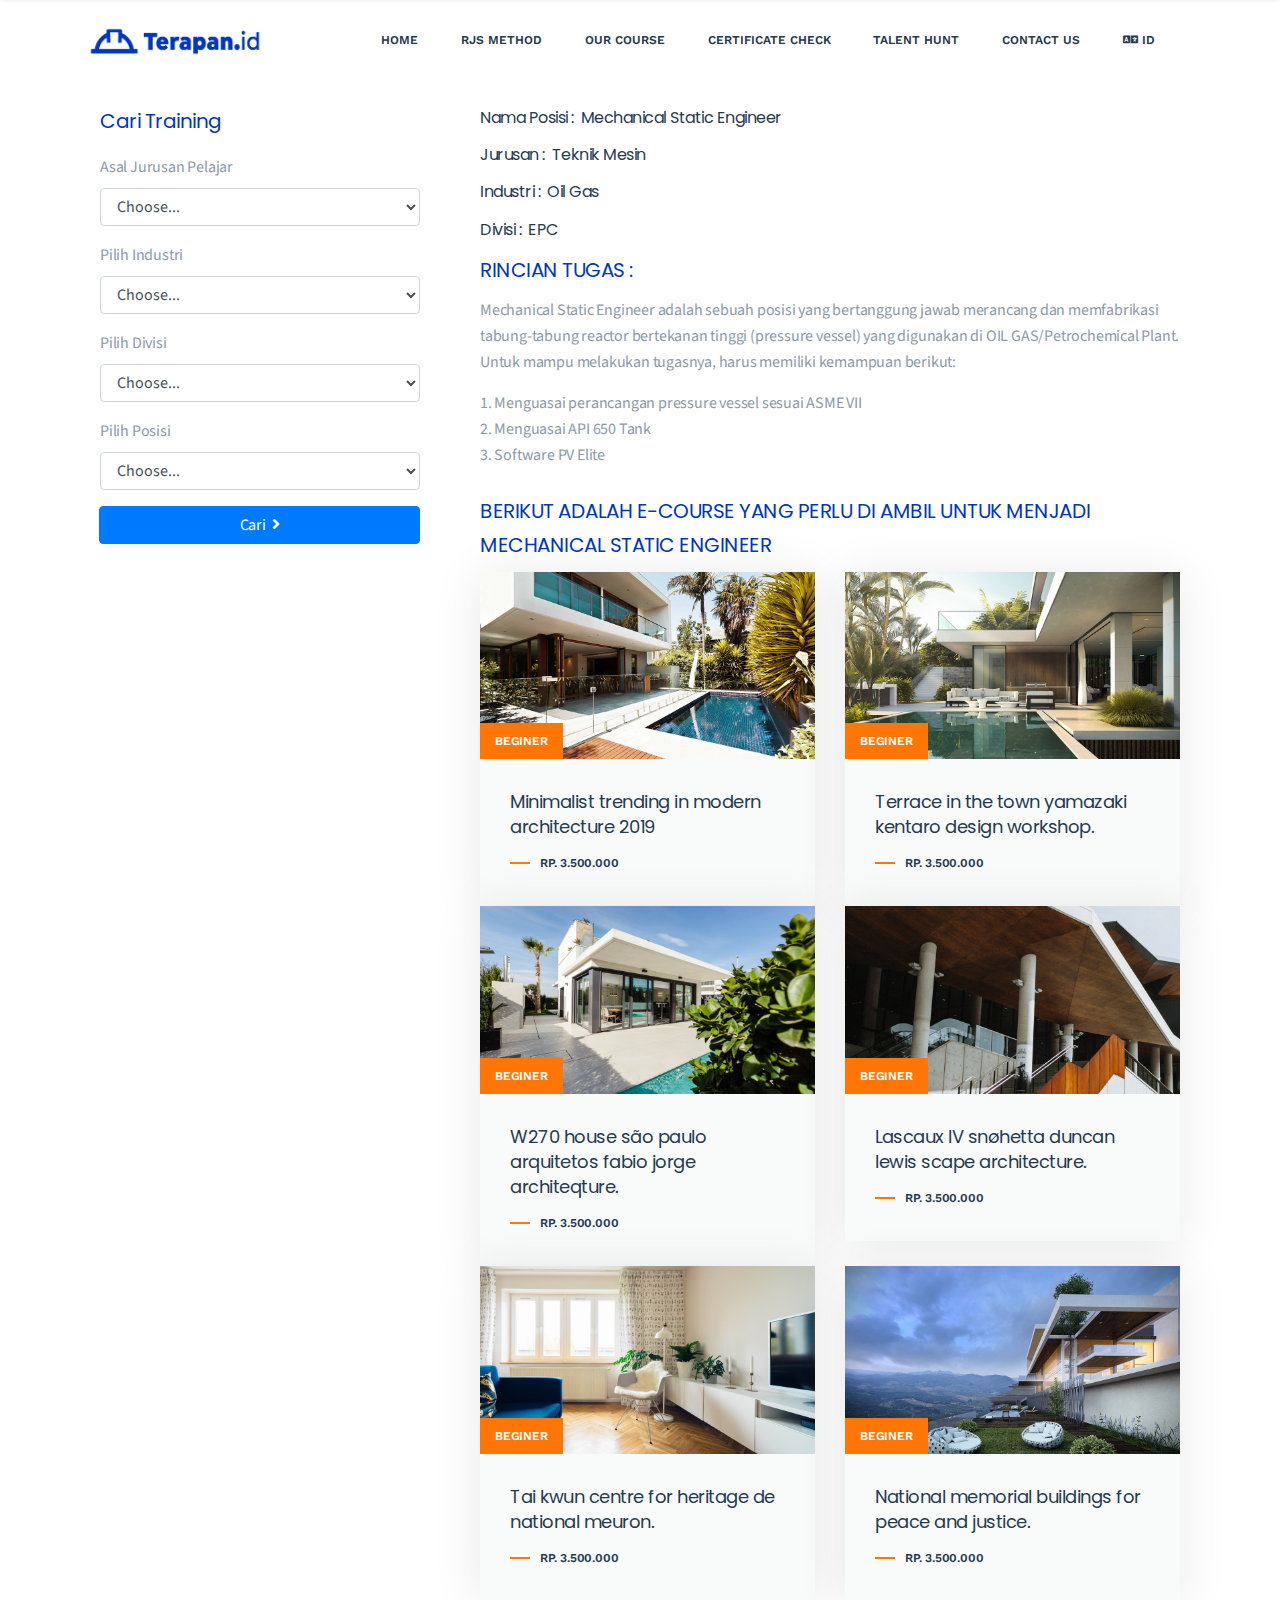
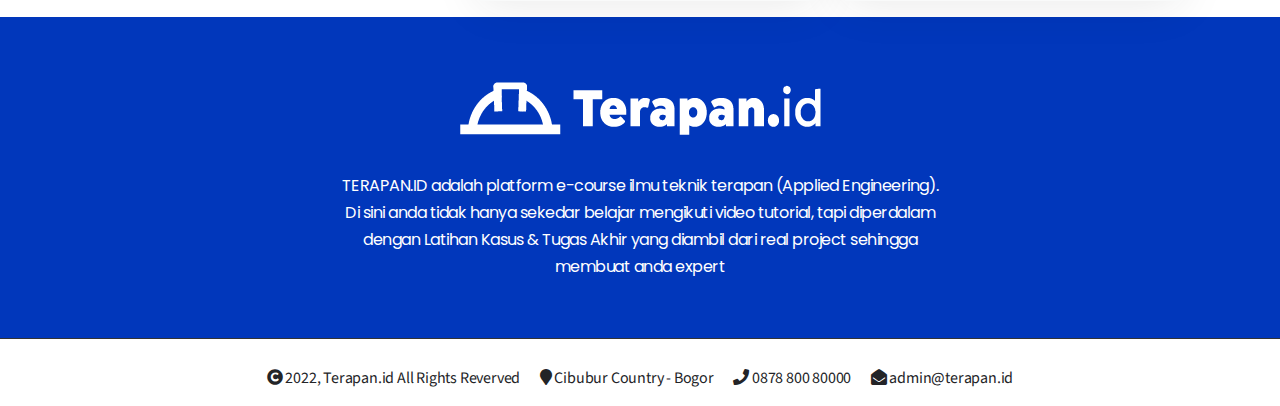
==== commit 00833f8c: "update footer" ====
--- a/after-search.html
+++ b/after-search.html
@@ -267,7 +267,7 @@
       </div>
       <br>
       <h4 class="text-center" style="color:white">
-        TERAPAN.ID adalah platform -course ilmu teknik terapan (Applied Engineering).<br> Di sini anda tidak hanya
+        TERAPAN.ID adalah platform e-course ilmu teknik terapan (Applied Engineering).<br> Di sini anda tidak hanya
         sekedar belajar mengikuti video tutorial, tapi diperdalam<br> dengan Latihan Kasus & Tugas Akhir yang diambil
         dari real project
         sehingga
--- a/assets/css/main.css
+++ b/assets/css/main.css
@@ -1,44 +1,44 @@
 @import 'https://fonts.googleapis.com/css?family=Source+Sans+Pro|Poppins:600,700|Work+Sans:600&amp;display=swap';
 * {
-	padding: 0;
-	margin: 0
+  padding: 0;
+  margin: 0;
 }
 
 body {
-	background-color: #fff;
-	font-family: source sans pro, sans-serif;
-	font-size: 16px;
-	line-height: 26px;
-	color: #8d9aa8;
-	font-weight: 400;
-	letter-spacing: -.2px;
-	position: relative;
-	overflow-x: hidden
+  background-color: #fff;
+  font-family: source sans pro, sans-serif;
+  font-size: 16px;
+  line-height: 26px;
+  color: #8d9aa8;
+  font-weight: 400;
+  letter-spacing: -0.2px;
+  position: relative;
+  overflow-x: hidden;
 }
 
 ::-webkit-scrollbar {
-	width: 8px;
-	height: 8px
+  width: 8px;
+  height: 8px;
 }
 
 ::-webkit-scrollbar-thumb {
-	cursor: pointer;
-	background: #ff7607
+  cursor: pointer;
+  background: #ff7607;
 }
 
 ::selection {
-	background-color: #ff7607;
-	color: #fff
+  background-color: #ff7607;
+  color: #fff;
 }
 
 -webkit-::selection {
-	background-color: #ff7607;
-	color: #fff
+  background-color: #ff7607;
+  color: #fff;
 }
 
 ::-moz-selection {
-	background-color: #ff7607;
-	color: #fff
+  background-color: #ff7607;
+  color: #fff;
 }
 
 h1,
@@ -47,9 +47,9 @@
 h4,
 h5,
 h6 {
-	font-family: poppins, sans-serif;
-	-webkit-font-smoothing: antialiased;
-	color: #263a4f
+  font-family: poppins, sans-serif;
+  -webkit-font-smoothing: antialiased;
+  color: #263a4f;
 }
 
 .bg-dark h1,
@@ -57,379 +57,381 @@
 .bg-dark h3,
 .bg-dark h4,
 .bg-dark h5 {
-	color: #fff
+  color: #fff;
 }
 
 .bg-dark p,
 .bg-dark span {
-	color: #999
+  color: #999;
 }
 
 h1 {
-	font-size: 45px;
-	font-weight: 400;
-	line-height: 55px;
-	margin: 0 0 10px;
-	color: #263a4f
+  font-size: 45px;
+  font-weight: 400;
+  line-height: 55px;
+  margin: 0 0 10px;
+  color: #263a4f;
 }
 
 h2 {
-	font-size: 32px;
-	line-height: 42px;
-	color: #263a4f;
-	margin: 0 0 10px;
-	font-weight: 600;
-	letter-spacing: -1px
+  font-size: 32px;
+  line-height: 42px;
+  color: #263a4f;
+  margin: 0 0 10px;
+  font-weight: 600;
+  letter-spacing: -1px;
 }
 
 h3,
 h4 {
-	margin: 0 0 10px;
-	font-weight: 400;
-	line-height: 1.7;
-	color: #263a4f;
-	letter-spacing: -.5px
+  margin: 0 0 10px;
+  font-weight: 400;
+  line-height: 1.7;
+  color: #263a4f;
+  letter-spacing: -0.5px;
 }
 
 h3 {
-	font-size: 20px
+  font-size: 20px;
 }
 
 h4 {
-	font-size: 16px
+  font-size: 16px;
 }
 
 h5,
 h6 {
-	font-size: 14px;
-	margin: 0 0 10px
+  font-size: 14px;
+  margin: 0 0 10px;
 }
 
 img {
-	border: none;
-	outline: none;
-	max-width: 100%
+  border: none;
+  outline: none;
+  max-width: 100%;
 }
 
 ul {
-	display: block;
-	list-style: none;
-	padding: 0;
-	margin: 0
+  display: block;
+  list-style: none;
+  padding: 0;
+  margin: 0;
 }
 
 p,
 li,
 a,
-span {}
+span {
+}
 
 p {
-	font-size: 16px;
-	line-height: 26px;
-	margin-bottom: 15px
+  font-size: 16px;
+  line-height: 26px;
+  margin-bottom: 15px;
 }
 
 a,
 a:hover {
-	text-decoration: none
+  text-decoration: none;
 }
 
 a:focus {
-	outline: 0;
-	text-decoration: none
+  outline: 0;
+  text-decoration: none;
 }
 
 input::-webkit-input-placeholder,
 textarea::-webkit-input-placeholder {
-	color: #ddd!important
+  color: #ddd !important;
 }
 
 input:-moz-placeholder,
 textarea:-moz-placeholder {
-	color: #ddd!important
+  color: #ddd !important;
 }
 
 input::-moz-placeholder,
 textarea::-moz-placeholder {
-	color: #ddd!important
+  color: #ddd !important;
 }
 
 input:-ms-input-placeholder,
 textarea:-ms-input-placeholder {
-	color: #ddd!important
+  color: #ddd !important;
 }
 
 button {
-	border: none;
-	background: 0 0
+  border: none;
+  background: 0 0;
 }
 
 .padding {
-	padding: 100px 0
+  padding: 100px 0;
 }
 
 .no-padding {
-	padding: 0
+  padding: 0;
 }
 
 .padding-15 {
-	padding: 15px
+  padding: 15px;
 }
 
 .padding-20 {
-	padding: 20px
+  padding: 20px;
 }
 
 .box-padding {
-	padding: 0 50px
+  padding: 0 50px;
 }
 
 .bg-white {
-	background-color: #fff
+  background-color: #fff;
 }
 
 .bg-grey {
-	background-color: #f9fafa
+  background-color: #f9fafa;
 }
 
 .bg-dark {
-	background-color: #242323!important
+  background-color: #242323 !important;
 }
 
 .bd-top {
-	border-top: 1px solid #e5e5e5
+  border-top: 1px solid #e5e5e5;
 }
 
 .bd-bottom {
-	border-bottom: 1px solid #e5e5e5
+  border-bottom: 1px solid #e5e5e5;
 }
 
 .mb-10 {
-	margin-bottom: 10px
+  margin-bottom: 10px;
 }
 
 .mb-15 {
-	margin-bottom: 15px
+  margin-bottom: 15px;
 }
 
 .mb-20 {
-	margin-bottom: 20px
+  margin-bottom: 20px;
 }
 
 .mb-25 {
-	margin-bottom: 25px
+  margin-bottom: 25px;
 }
 
 .mb-30 {
-	margin-bottom: 30px
+  margin-bottom: 30px;
 }
 
 .mb-35 {
-	margin-bottom: 35px
+  margin-bottom: 35px;
 }
 
 .mb-40 {
-	margin-bottom: 40px
+  margin-bottom: 40px;
 }
 
 .mb-45 {
-	margin-bottom: 45px
+  margin-bottom: 45px;
 }
 
 .mb-50 {
-	margin-bottom: 50px
+  margin-bottom: 50px;
 }
 
 .ml-15 {
-	margin-left: 15px
+  margin-left: 15px;
 }
 
 .ml-20 {
-	margin-left: 20px
+  margin-left: 20px;
 }
 
 .ml-25 {
-	margin-left: 25px
+  margin-left: 25px;
 }
 
 .ml-30 {
-	margin-left: 30px
+  margin-left: 30px;
 }
 
 .ml-35 {
-	margin-left: 35px
+  margin-left: 35px;
 }
 
 .mt-20 {
-	margin-top: 20px
+  margin-top: 20px;
 }
 
 .mt-30 {
-	margin-top: 30px
+  margin-top: 30px;
 }
 
 .mt-40 {
-	margin-top: 40px
+  margin-top: 40px;
 }
 
 .mt-50 {
-	margin-top: 50px
+  margin-top: 50px;
 }
 
 .fz-28 {
-	font-size: 28px
+  font-size: 28px;
 }
 
 .fz-24 {
-	font-size: 24px
+  font-size: 24px;
 }
 
 .fz-22 {
-	font-size: 22px
+  font-size: 22px;
 }
 
 .fz-20 {
-	font-size: 20px
+  font-size: 20px;
 }
 
 .fz-18 {
-	font-size: 18px
+  font-size: 18px;
 }
 
 .fz-16 {
-	font-size: 16px
+  font-size: 16px;
 }
 
 .text-black {
-	color: #333
+  color: #333;
 }
 
 .text-white {
-	color: #fff
+  color: #fff;
 }
 
 .box-shadow,
 .box-shadow-hover:hover {
-	-webkit-box-shadow: 0 .2rem 2.8rem rgba(36, 36, 36, .1);
-	-moz-box-shadow: 0 .2rem 2.8rem rgba(36, 36, 36, .1);
-	box-shadow: 0 .2rem 2.8rem rgba(36, 36, 36, .1)
+  -webkit-box-shadow: 0 0.2rem 2.8rem rgba(36, 36, 36, 0.1);
+  -moz-box-shadow: 0 0.2rem 2.8rem rgba(36, 36, 36, 0.1);
+  box-shadow: 0 0.2rem 2.8rem rgba(36, 36, 36, 0.1);
 }
 
 .loaded .site-preloader-wrap {
-	opacity: 0;
-	visibility: hidden
+  opacity: 0;
+  visibility: hidden;
 }
 
 .site-preloader-wrap {
-	position: fixed;
-	z-index: 999;
-	height: 100%;
-	width: 100%;
-	background: #fff;
-	top: 0;
-	left: 0
+  position: fixed;
+  z-index: 999;
+  height: 100%;
+  width: 100%;
+  background: #fff;
+  top: 0;
+  left: 0;
 }
 
 .site-preloader-wrap .spinner {
-	background-color: #ff7607;
-	position: absolute;
-	left: 50%;
-	top: 50%;
-	margin-left: -20px;
-	margin-top: -20px
+  background-color: #ff7607;
+  position: absolute;
+  left: 50%;
+  top: 50%;
+  margin-left: -20px;
+  margin-top: -20px;
 }
 
 .spinner {
-	width: 40px;
-	height: 40px;
-	border-radius: 100%;
-	-webkit-animation: sk-scaleout 1s infinite ease-in-out;
-	animation: sk-scaleout 1s infinite ease-in-out
+  width: 40px;
+  height: 40px;
+  border-radius: 100%;
+  -webkit-animation: sk-scaleout 1s infinite ease-in-out;
+  animation: sk-scaleout 1s infinite ease-in-out;
 }
 
 @-webkit-keyframes sk-scaleout {
-	0% {
-		-webkit-transform: scale(0)
-	}
-	100% {
-		-webkit-transform: scale(1);
-		opacity: 0
-	}
+  0% {
+    -webkit-transform: scale(0);
+  }
+  100% {
+    -webkit-transform: scale(1);
+    opacity: 0;
+  }
 }
 
 @keyframes sk-scaleout {
-	0% {
-		-webkit-transform: scale(0);
-		transform: scale(0)
-	}
-	100% {
-		-webkit-transform: scale(1);
-		transform: scale(1);
-		opacity: 0
-	}
-}
-
-.btn_group {}
+  0% {
+    -webkit-transform: scale(0);
+    transform: scale(0);
+  }
+  100% {
+    -webkit-transform: scale(1);
+    transform: scale(1);
+    opacity: 0;
+  }
+}
+
+.btn_group {
+}
 
 .btn_group a {
-	margin: 5px
+  margin: 5px;
 }
 
 .btn_group_left a {
-	margin-right: 15px;
-	margin-bottom: 15px
+  margin-right: 15px;
+  margin-bottom: 15px;
 }
 
 .default-btn {
-	background-color: #ff7607;
-	text-transform: uppercase;
-	font-family: work sans, sans-serif;
-	color: #fff;
-	font-size: 12px;
-	border-radius: 2px;
-	line-height: 45px;
-	font-weight: 600;
-	display: inline-block;
-	letter-spacing: .5px;
-	padding: 0 30px;
-	-webkit-box-shadow: 0 3px 10px rgba(71, 44, 173, .2);
-	box-shadow: 0 3px 10px rgba(71, 44, 173, .2)
+  background-color: #ff7607;
+  text-transform: uppercase;
+  font-family: work sans, sans-serif;
+  color: #fff;
+  font-size: 12px;
+  border-radius: 2px;
+  line-height: 45px;
+  font-weight: 600;
+  display: inline-block;
+  letter-spacing: 0.5px;
+  padding: 0 30px;
+  -webkit-box-shadow: 0 3px 10px rgba(71, 44, 173, 0.2);
+  box-shadow: 0 3px 10px rgba(71, 44, 173, 0.2);
 }
 
 .default-btn:hover {
-	background-color: #0137BB;
-	color: #fff
+  background-color: #0137bb;
+  color: #fff;
 }
 
 .section-heading h2 {
-	font-size: 32px;
-	display: block
+  font-size: 32px;
+  display: block;
 }
 
 .section-heading span {
-	display: inline-block;
-	text-transform: uppercase;
-	font-size: 12px;
-	color: #263a4f;
-	font-weight: 600;
-	letter-spacing: 0;
-	font-family: work sans, sans-serif;
-	position: relative;
-	margin-bottom: 10px;
-	z-index: 1
+  display: inline-block;
+  text-transform: uppercase;
+  font-size: 12px;
+  color: #263a4f;
+  font-weight: 600;
+  letter-spacing: 0;
+  font-family: work sans, sans-serif;
+  position: relative;
+  margin-bottom: 10px;
+  z-index: 1;
 }
 
 .section-heading span:before {
-	background-color: transparent;
-	position: absolute;
-	content: "";
-	width: 20px;
-	height: 30px;
-	left: calc(50% - 10px);
-	top: calc(50% - 15px);
-	border: 3px solid #ff7607;
-	opacity: .5;
-	z-index: -1
+  background-color: transparent;
+  position: absolute;
+  content: '';
+  width: 20px;
+  height: 30px;
+  left: calc(50% - 10px);
+  top: calc(50% - 15px);
+  border: 3px solid #ff7607;
+  opacity: 0.5;
+  z-index: -1;
 }
 
 a,
@@ -439,485 +441,487 @@
 .form-control,
 .form-control:hover,
 button {
-	-webkit-transition: all .5s;
-	-o-transition: all .5s;
-	transition: all .5s
+  -webkit-transition: all 0.5s;
+  -o-transition: all 0.5s;
+  transition: all 0.5s;
 }
 
 .header {
-	background-color: #fff;
-	width: 100%;
-	height: auto;
-	display: block
+  background-color: #fff;
+  width: 100%;
+  height: auto;
+  display: block;
 }
 
 .viewport-sm .primary-header {
-	padding: 10px 0
+  padding: 10px 0;
 }
 
 .header-menu-wrap {
-	margin-left: auto
+  margin-left: auto;
 }
 
 .sticky-header {
-	width: 100%;
-	position: fixed;
-	left: 0;
-	top: 0;
-	transform: translateY(-100%);
-	z-index: 99
+  width: 100%;
+  position: fixed;
+  left: 0;
+  top: 0;
+  transform: translateY(-100%);
+  z-index: 99;
 }
 
 .sticky-header .primary-header {
-	background-color: #fff;
-	box-shadow: 0 2px 5px -2px rgba(0, 0, 0, .1)
+  background-color: #fff;
+  box-shadow: 0 2px 5px -2px rgba(0, 0, 0, 0.1);
 }
 
 .sticky-header.headroom--top {
-	transform: translateY(-100%)
+  transform: translateY(-100%);
 }
 
 .headroom {
-	transition: transform .25s ease-in-out;
-	will-change: transform
+  transition: transform 0.25s ease-in-out;
+  will-change: transform;
 }
 
 .headroom--unpinned {
-	transform: translateY(-100%)
+  transform: translateY(-100%);
 }
 
 .headroom--pinned {
-	transform: translateY(0)
+  transform: translateY(0);
 }
 
 .header ul {
-	margin: 0;
-	padding: 0;
-	list-style: none
+  margin: 0;
+  padding: 0;
+  list-style: none;
 }
 
 .mobile-menu-icon {
-	display: none
+  display: none;
 }
 
 .burger-menu {
-	width: 20px;
-	height: 17px;
-	display: flex;
-	flex-direction: column;
-	justify-content: space-between;
-	cursor: pointer;
-	-webkit-transition: transform 330ms ease-out;
-	-moz-transition: transform 330ms ease-out;
-	-o-transition: transform 330ms ease-out;
-	transition: transform 330ms ease-out
+  width: 20px;
+  height: 17px;
+  display: flex;
+  flex-direction: column;
+  justify-content: space-between;
+  cursor: pointer;
+  -webkit-transition: transform 330ms ease-out;
+  -moz-transition: transform 330ms ease-out;
+  -o-transition: transform 330ms ease-out;
+  transition: transform 330ms ease-out;
 }
 
 .burger-menu.menu-open {
-	-webkit-transform: rotate(-45deg);
-	-moz-transform: rotate(-45deg);
-	-o-transform: rotate(-45deg);
-	transform: rotate(-45deg)
+  -webkit-transform: rotate(-45deg);
+  -moz-transform: rotate(-45deg);
+  -o-transform: rotate(-45deg);
+  transform: rotate(-45deg);
 }
 
 .line-menu {
-	background-color: #222;
-	border-radius: 2px;
-	width: 100%;
-	height: 3px
+  background-color: #222;
+  border-radius: 2px;
+  width: 100%;
+  height: 3px;
 }
 
 .line-menu.line-half {
-	width: 50%
+  width: 50%;
 }
 
 .line-menu.first-line {
-	transition: transform 330ms cubic-bezier(.54, -.81, .57, .57);
-	transform-origin: right
+  transition: transform 330ms cubic-bezier(0.54, -0.81, 0.57, 0.57);
+  transform-origin: right;
 }
 
 .menu-open .line-menu.first-line {
-	-webkit-transform: rotate(-90deg) translateX(3px);
-	-moz-transform: rotate(-90deg) translateX(3px);
-	-o-transform: rotate(-90deg) translateX(3px);
-	transform: rotate(-90deg) translateX(3px)
+  -webkit-transform: rotate(-90deg) translateX(3px);
+  -moz-transform: rotate(-90deg) translateX(3px);
+  -o-transform: rotate(-90deg) translateX(3px);
+  transform: rotate(-90deg) translateX(3px);
 }
 
 .line-menu.last-line {
-	align-self: flex-end;
-	transition: transform 330ms cubic-bezier(.54, -.81, .57, .57);
-	transform-origin: left
+  align-self: flex-end;
+  transition: transform 330ms cubic-bezier(0.54, -0.81, 0.57, 0.57);
+  transform-origin: left;
 }
 
 .menu-open .line-menu.last-line {
-	-webkit-transform: rotate(-90deg) translateX(-3px);
-	-moz-transform: rotate(-90deg) translateX(-3px);
-	-o-transform: rotate(-90deg) translateX(-3px);
-	transform: rotate(-90deg) translateX(-3px)
+  -webkit-transform: rotate(-90deg) translateX(-3px);
+  -moz-transform: rotate(-90deg) translateX(-3px);
+  -o-transform: rotate(-90deg) translateX(-3px);
+  transform: rotate(-90deg) translateX(-3px);
 }
 
 .header-menu-wrap ul {
-	margin: 0;
-	padding: 0;
-	list-style: none
+  margin: 0;
+  padding: 0;
+  list-style: none;
 }
 
 .header-menu-wrap ul li {
-	display: inline-block;
-	position: relative
-}
-
-.header-menu-wrap ul li>a {
-	display: block;
-	font-family: work sans, sans-serif;
-	font-size: 12px;
-	letter-spacing: 0;
-	text-transform: uppercase;
-	font-weight: 600;
-	color: #263a4f;
-	padding: 0 20px;
-	height: 80px;
-	line-height: 80px;
-	text-decoration: none;
-	-webkit-font-smoothing: antialiased
-}
-
-.header-menu-wrap ul li:hover>a {
-	color: #ff7607
+  display: inline-block;
+  position: relative;
+}
+
+.header-menu-wrap ul li > a {
+  display: block;
+  font-family: work sans, sans-serif;
+  font-size: 12px;
+  letter-spacing: 0;
+  text-transform: uppercase;
+  font-weight: 600;
+  color: #263a4f;
+  padding: 0 20px;
+  height: 80px;
+  line-height: 80px;
+  text-decoration: none;
+  -webkit-font-smoothing: antialiased;
+}
+
+.header-menu-wrap ul li:hover > a {
+  color: #ff7607;
 }
 
 .header-menu-wrap li ul {
-	background-color: #fff;
-	display: block;
-	width: 250px;
-	padding: 30px 0;
-	-webkit-box-shadow: 3px 1px 20px 0 rgba(0, 0, 0, .07);
-	box-shadow: 3px 1px 20px 0 rgba(0, 0, 0, .07);
-	position: absolute;
-	left: -35px;
-	top: 100%;
-	opacity: 0;
-	visibility: hidden;
-	z-index: 0;
-	-webkit-transition: opacity .5s ease, visibility .5s ease;
-	-o-transition: opacity .5s ease, visibility .5s ease;
-	transition: opacity .5s ease, visibility .5s ease
-}
-
-.header-menu-wrap li:hover>ul {
-	opacity: 1;
-	visibility: visible;
-	z-index: 99
+  background-color: #fff;
+  display: block;
+  width: 250px;
+  padding: 30px 0;
+  -webkit-box-shadow: 3px 1px 20px 0 rgba(0, 0, 0, 0.07);
+  box-shadow: 3px 1px 20px 0 rgba(0, 0, 0, 0.07);
+  position: absolute;
+  left: -35px;
+  top: 100%;
+  opacity: 0;
+  visibility: hidden;
+  z-index: 0;
+  -webkit-transition: opacity 0.5s ease, visibility 0.5s ease;
+  -o-transition: opacity 0.5s ease, visibility 0.5s ease;
+  transition: opacity 0.5s ease, visibility 0.5s ease;
+}
+
+.header-menu-wrap li:hover > ul {
+  opacity: 1;
+  visibility: visible;
+  z-index: 99;
 }
 
 .header-menu-wrap li li {
-	display: block;
-	padding: 0 35px;
-	margin-bottom: 5px;
-	text-align: left;
-	position: relative
+  display: block;
+  padding: 0 35px;
+  margin-bottom: 5px;
+  text-align: left;
+  position: relative;
 }
 
 .header-menu-wrap li li:last-child {
-	margin: 0
-}
-
-.header-menu-wrap li li>a {
-	font-family: source sans pro, sans-serif;
-	display: block;
-	height: auto;
-	line-height: inherit;
-	color: #263a4f;
-	font-weight: 400;
-	letter-spacing: 0;
-	line-height: 2.5;
-	text-transform: capitalize;
-	padding: 1px 8px;
-	font-size: 14px;
-	-webkit-font-smoothing: antialiased
-}
-
-.header-menu-wrap li li:hover>a {
-	color: #ff7607!important;
-	background-color: #f9f9f9
+  margin: 0;
+}
+
+.header-menu-wrap li li > a {
+  font-family: source sans pro, sans-serif;
+  display: block;
+  height: auto;
+  line-height: inherit;
+  color: #263a4f;
+  font-weight: 400;
+  letter-spacing: 0;
+  line-height: 2.5;
+  text-transform: capitalize;
+  padding: 1px 8px;
+  font-size: 14px;
+  -webkit-font-smoothing: antialiased;
+}
+
+.header-menu-wrap li li:hover > a {
+  color: #ff7607 !important;
+  background-color: #f9f9f9;
 }
 
 .header-menu-wrap li ul li ul {
-	width: 250px;
-	position: absolute;
-	left: 100%;
-	top: 0
-}
-
-@media(min-width:993px) {
-	.header-menu-wrap li ul {
-		display: block!important
-	}
-}
-
-@media(max-width:992px) {
-	.headroom--top .header-menu-wrap,
-	.headroom--unpinned .header-menu-wrap {
-		display: none!important
-	}
-	.dropdown-plus {
-		width: 49px;
-		height: 49px;
-		line-height: 49px;
-		position: absolute;
-		top: 0;
-		right: 0;
-		cursor: pointer
-	}
-	.dropdown-plus:before,
-	.dropdown-plus:after {
-		position: absolute;
-		content: '';
-		top: 24px;
-		right: 18px;
-		width: 13px;
-		height: 1px;
-		background-color: #222
-	}
-	.dropdown-plus:after {
-		-webkit-transform: rotate(90deg);
-		-moz-transform: rotate(90deg);
-		-o-transform: rotate(90deg);
-		transform: rotate(90deg)
-	}
-	.dropdown-plus.dropdown-open:after {
-		display: none
-	}
-	.mobile-menu-icon {
-		display: block
-	}
-	.header-menu-wrap {
-		display: none;
-		background-color: #fff;
-		width: 100%;
-		height: auto;
-		padding: 0 20px;
-		position: absolute;
-		left: 0;
-		top: 50px;
-		z-index: 999
-	}
-	.header-menu-wrap ul li {
-		display: block;
-		border-bottom: 1px solid rgba(0, 0, 0, .04)
-	}
-	.header-menu-wrap ul li:first-child {
-		border-top: 1px solid rgba(0, 0, 0, .04)
-	}
-	.header-menu-wrap ul li>a {
-		padding: 10px 15px;
-		height: inherit;
-		line-height: inherit
-	}
-	.header-menu-wrap ul li ul li ul,
-	.header-menu-wrap ul li ul {
-		background-color: transparent;
-		width: 100%;
-		opacity: 1;
-		padding: 0;
-		visibility: visible;
-		position: inherit;
-		display: none;
-		top: inherit;
-		left: inherit;
-		box-shadow: none
-	}
-	.header-menu-wrap li li {
-		padding-left: 11px
-	}
-	.header-menu-wrap li li:last-child {
-		border-bottom: none
-	}
-	.header-menu-wrap li li>a {
-		color: #263a4f;
-		font-size: 13px
-	}
-	.header-menu-wrap li li:hover>a {
-		color: #666
-	}
-}
-
-@media(max-width:580px) {
-	.header-right a.menu-btn {
-		line-height: 40px;
-		font-size: 10px;
-		padding: 0 25px
-	}
-	.primary-header .header-logo {
-		max-width: 150px
-	}
+  width: 250px;
+  position: absolute;
+  left: 100%;
+  top: 0;
+}
+
+@media (min-width: 993px) {
+  .header-menu-wrap li ul {
+    display: block !important;
+  }
+}
+
+@media (max-width: 992px) {
+  .headroom--top .header-menu-wrap,
+  .headroom--unpinned .header-menu-wrap {
+    display: none !important;
+  }
+  .dropdown-plus {
+    width: 49px;
+    height: 49px;
+    line-height: 49px;
+    position: absolute;
+    top: 0;
+    right: 0;
+    cursor: pointer;
+  }
+  .dropdown-plus:before,
+  .dropdown-plus:after {
+    position: absolute;
+    content: '';
+    top: 24px;
+    right: 18px;
+    width: 13px;
+    height: 1px;
+    background-color: #222;
+  }
+  .dropdown-plus:after {
+    -webkit-transform: rotate(90deg);
+    -moz-transform: rotate(90deg);
+    -o-transform: rotate(90deg);
+    transform: rotate(90deg);
+  }
+  .dropdown-plus.dropdown-open:after {
+    display: none;
+  }
+  .mobile-menu-icon {
+    display: block;
+  }
+  .header-menu-wrap {
+    display: none;
+    background-color: #fff;
+    width: 100%;
+    height: auto;
+    padding: 0 20px;
+    position: absolute;
+    left: 0;
+    top: 50px;
+    z-index: 999;
+  }
+  .header-menu-wrap ul li {
+    display: block;
+    border-bottom: 1px solid rgba(0, 0, 0, 0.04);
+  }
+  .header-menu-wrap ul li:first-child {
+    border-top: 1px solid rgba(0, 0, 0, 0.04);
+  }
+  .header-menu-wrap ul li > a {
+    padding: 10px 15px;
+    height: inherit;
+    line-height: inherit;
+  }
+  .header-menu-wrap ul li ul li ul,
+  .header-menu-wrap ul li ul {
+    background-color: transparent;
+    width: 100%;
+    opacity: 1;
+    padding: 0;
+    visibility: visible;
+    position: inherit;
+    display: none;
+    top: inherit;
+    left: inherit;
+    box-shadow: none;
+  }
+  .header-menu-wrap li li {
+    padding-left: 11px;
+  }
+  .header-menu-wrap li li:last-child {
+    border-bottom: none;
+  }
+  .header-menu-wrap li li > a {
+    color: #263a4f;
+    font-size: 13px;
+  }
+  .header-menu-wrap li li:hover > a {
+    color: #666;
+  }
+}
+
+@media (max-width: 580px) {
+  .header-right a.menu-btn {
+    line-height: 40px;
+    font-size: 10px;
+    padding: 0 25px;
+  }
+  .primary-header .header-logo {
+    max-width: 150px;
+  }
 }
 
 .primary-header-inner .header-right {
-	display: flex;
-	align-items: center;
-	line-height: 80px;
-	margin-left: 20px
+  display: flex;
+  align-items: center;
+  line-height: 80px;
+  margin-left: 20px;
 }
 
 .header-right .mobile-menu-icon {
-	margin-left: 20px
+  margin-left: 20px;
 }
 
 .header-right a.menu-btn {
-	background-color: #ff7607;
-	line-height: 40px;
-	color: #fff;
-	border-radius: 3px;
-	margin: 0 auto;
-	display: flex;
-	align-items: center;
-	padding: 0 20px
+  background-color: #ff7607;
+  line-height: 40px;
+  color: #fff;
+  border-radius: 3px;
+  margin: 0 auto;
+  display: flex;
+  align-items: center;
+  padding: 0 20px;
 }
 
 .header-right a.menu-btn:hover {
-	background-color: #ff7607;
-	opacity: .8;
-	color: #fff
+  background-color: #ff7607;
+  opacity: 0.8;
+  color: #fff;
 }
 
 .primary-header-inner {
-	display: flex;
-	align-items: center;
-	justify-content: space-between;
-	position: relative
+  display: flex;
+  align-items: center;
+  justify-content: space-between;
+  position: relative;
 }
 
 .primary-header .header-logo {
-	max-width: 180px
+  max-width: 180px;
 }
 
 .viewport-lg .primary-header .header-menu-wrap {
-	display: block!important
-}
-
-.about-section {}
+  display: block !important;
+}
+
+.about-section {
+}
 
 .about-wrap {
-	display: flex;
-	align-items: center
-}
-
-.about-content {}
+  display: flex;
+  align-items: center;
+}
+
+.about-content {
+}
 
 .about-content h2 {
-	margin-bottom: 20px
+  margin-bottom: 20px;
 }
 
 .about-content p {
-	margin-bottom: 30px
+  margin-bottom: 30px;
 }
 
 .about-promo {
-	padding-left: 80px
+  padding-left: 80px;
 }
 
 .about-promo .about-promo-item {
-	display: flex;
-	align-items: center;
-	margin-bottom: 15px
+  display: flex;
+  align-items: center;
+  margin-bottom: 15px;
 }
 
 .about-promo .about-promo-item:last-child {
-	margin-bottom: 0
+  margin-bottom: 0;
 }
 
 .about-promo .about-promo-item i {
-	font-size: 70px;
-	color: #ff7607;
-	margin-right: 30px
+  font-size: 70px;
+  color: #ff7607;
+  margin-right: 30px;
 }
 
 .service-section {
-	position: relative;
-	z-index: 1
+  position: relative;
+  z-index: 1;
 }
 
 .service-section .dark-bg {
-	position: absolute;
-	background-color: #0137BB;
-	width: 100%;
-	height: 350px;
-	left: 0;
-	top: 0;
-	z-index: -2;
-	padding-top: 80px
+  position: absolute;
+  background-color: #0137bb;
+  width: 100%;
+  height: 350px;
+  left: 0;
+  top: 0;
+  z-index: -2;
+  padding-top: 80px;
 }
 
 .service-section:before {
-	background-image: url(../img/map-pattern.png);
-	background-repeat: no-repeat;
-	background-position: top center;
-	background-size: contain;
-	position: absolute;
-	content: "";
-	width: 100%;
-	height: 100%;
-	left: 0;
-	top: 0;
-	z-index: -1
+  background-image: url(../img/map-pattern.png);
+  background-repeat: no-repeat;
+  background-position: top center;
+  background-size: contain;
+  position: absolute;
+  content: '';
+  width: 100%;
+  height: 100%;
+  left: 0;
+  top: 0;
+  z-index: -1;
 }
 
 .section-heading.dark-background h2 {
-	color: #fff
+  color: #fff;
 }
 
 .section-heading.dark-background span {
-	color: #ddd
+  color: #ddd;
 }
 
 .service-item {
-	background-color: #fff;
-	padding: 40px 20px;
-	border-right: 1px solid rgba(0, 0, 0, .03);
-	transition: all .2s ease-in-out;
-	text-align: center;
-	position: relative;
-	z-index: 1
+  background-color: #fff;
+  padding: 40px 20px;
+  border-right: 1px solid rgba(0, 0, 0, 0.03);
+  transition: all 0.2s ease-in-out;
+  text-align: center;
+  position: relative;
+  z-index: 1;
 }
 
 .service-item .service-icon {
-	color: #ff7607;
-	font-size: 60px;
-	margin-bottom: 10px
+  color: #ff7607;
+  font-size: 60px;
+  margin-bottom: 10px;
 }
 
 .service-item .overlay-icon {
-	position: absolute;
-	left: 50%;
-	bottom: 50%;
-	font-size: 130px;
-	color: #ff7607;
-	opacity: .09;
-	transform: translate(-50%, 50%);
-	z-index: -1
+  position: absolute;
+  left: 50%;
+  bottom: 50%;
+  font-size: 130px;
+  color: #ff7607;
+  opacity: 0.09;
+  transform: translate(-50%, 50%);
+  z-index: -1;
 }
 
 .service-item h3 {
-	font-size: 18px
+  font-size: 18px;
 }
 
 .service-item .read-more {
-	font-family: work sans, sans-serif;
-	color: #263a4f;
-	font-size: 12px;
-	font-weight: 600;
-	text-transform: uppercase;
-	position: relative
+  font-family: work sans, sans-serif;
+  color: #263a4f;
+  font-size: 12px;
+  font-weight: 600;
+  text-transform: uppercase;
+  position: relative;
 }
 
 .service-item .read-more:hover {
-	opacity: .8
+  opacity: 0.8;
 }
 
 .service-item:hover {
-	background-color: #ff7607;
-	transition: all .2s ease-in-out
+  background-color: #ff7607;
+  transition: all 0.2s ease-in-out;
 }
 
 .service-item:hover h3,
@@ -925,815 +929,828 @@
 .service-item:hover .overlay-icon,
 .service-item:hover p,
 .service-item:hover .read-more {
-	color: #fff;
-	transition: all .2s ease-in-out
+  color: #fff;
+  transition: all 0.2s ease-in-out;
 }
 
 .service-carousel {
-	position: relative
-}
-
-.service-carousel .owl-nav {}
+  position: relative;
+}
+
+.service-carousel .owl-nav {
+}
 
 .service-carousel .owl-nav div {
-	position: absolute;
-	width: 50px;
-	height: 50px;
-	line-height: 50px;
-	text-align: center;
-	left: -70px;
-	top: calc(50% - 20px);
-	background-color: #fff;
-	color: #263a4f;
-	border-radius: 2px;
-	box-shadow: 0 1px 3px rgba(0, 0, 0, .1)
+  position: absolute;
+  width: 50px;
+  height: 50px;
+  line-height: 50px;
+  text-align: center;
+  left: -70px;
+  top: calc(50% - 20px);
+  background-color: #fff;
+  color: #263a4f;
+  border-radius: 2px;
+  box-shadow: 0 1px 3px rgba(0, 0, 0, 0.1);
 }
 
 .service-carousel .owl-nav div.owl-next {
-	left: auto;
-	right: -70px
+  left: auto;
+  right: -70px;
 }
 
 .service-section.section-2 {
-	position: relative;
-	z-index: 1;
-	padding-bottom: 100px
+  position: relative;
+  z-index: 1;
+  padding-bottom: 100px;
 }
 
 .service-section.section-2 .dots {
-	position: absolute;
-	width: 100%;
-	height: 100%;
-	left: 0;
-	top: 0;
-	background: url(../img/bg-dots.png) 0 0 repeat;
-	z-index: -1
-}
-
-.service-content {}
+  position: absolute;
+  width: 100%;
+  height: 100%;
+  left: 0;
+  top: 0;
+  background: url(../img/bg-dots.png) 0 0 repeat;
+  z-index: -1;
+}
+
+.service-content {
+}
 
 .service-content span {
-	font-family: work sans, sans-serif;
-	font-size: 12px;
-	font-weight: 600;
-	text-transform: uppercase;
-	margin-bottom: 15px;
-	display: block
+  font-family: work sans, sans-serif;
+  font-size: 12px;
+  font-weight: 600;
+  text-transform: uppercase;
+  margin-bottom: 15px;
+  display: block;
 }
 
 .service-content h2 {
-	margin-bottom: 20px
+  margin-bottom: 20px;
 }
 
 .service-content p {
-	margin-bottom: 30px
+  margin-bottom: 30px;
 }
 
 .services-list .offset-top {
-	transform: translateY(30px)
+  transform: translateY(30px);
 }
 
 .services-list .service-item {
-	text-align: left
+  text-align: left;
 }
 
 .services-list .service-item i {
-	font-size: 50px;
-	color: #ff7607;
-	margin-bottom: 10px;
-	display: block
+  font-size: 50px;
+  color: #ff7607;
+  margin-bottom: 10px;
+  display: block;
 }
 
 .services-list .service-item:hover i {
-	color: #fff
+  color: #fff;
 }
 
 .services-list .service-item h3 {
-	margin: 0 0 5px
+  margin: 0 0 5px;
 }
 
 .services-list .service-item p {
-	font-size: 14px;
-	line-height: 1.6;
-	margin: 0
-}
-
-.promo-section {}
-
-.promo-wrap {}
+  font-size: 14px;
+  line-height: 1.6;
+  margin: 0;
+}
+
+.promo-section {
+}
+
+.promo-wrap {
+}
 
 .promo-item {
-	padding: 30px 15px
+  padding: 30px 15px;
 }
 
 .promo-item h3 {
-	font-size: 18px;
-	margin: 0 0 5px
+  font-size: 18px;
+  margin: 0 0 5px;
 }
 
 .promo-item i {
-	display: block;
-	font-size: 50px;
-	color: #ff7607;
-	margin-bottom: 10px
+  display: block;
+  font-size: 50px;
+  color: #ff7607;
+  margin-bottom: 10px;
 }
 
 .promo-item p {
-	font-size: 14px;
-	line-height: 1.6;
-	margin-bottom: 0
+  font-size: 14px;
+  line-height: 1.6;
+  margin-bottom: 0;
 }
 
 .work-pro-section {
-	background-image: url(../img/d-slide-6.jpg);
-	background-repeat: no-repeat;
-	background-position: center center;
-	background-size: cover;
-	position: relative;
-	width: 100%;
-	height: 100%;
-	left: 0;
-	top: 0;
-	z-index: 1
+  background-image: url(../img/d-slide-6.jpg);
+  background-repeat: no-repeat;
+  background-position: center center;
+  background-size: cover;
+  position: relative;
+  width: 100%;
+  height: 100%;
+  left: 0;
+  top: 0;
+  z-index: 1;
 }
 
 .work-pro-section:before {
-	background-color: rgba(35, 36, 39, .8);
-	position: absolute;
-	content: "";
-	width: 100%;
-	height: 100%;
-	left: 0;
-	top: 0;
-	z-index: -1
-}
-
-.work-pro-item {}
+  background-color: rgba(35, 36, 39, 0.8);
+  position: absolute;
+  content: '';
+  width: 100%;
+  height: 100%;
+  left: 0;
+  top: 0;
+  z-index: -1;
+}
+
+.work-pro-item {
+}
 
 .work-pro-item .number {
-	font-size: 18px;
-	color: #fff;
-	font-family: poppins, sans-serif;
-	font-weight: 600;
-	width: 50px;
-	height: 50px;
-	line-height: 50px;
-	text-align: center;
-	background-color: #ff7607;
-	display: inline-block;
-	border-radius: 50%;
-	margin-bottom: 20px;
-	position: relative;
-	z-index: 1
+  font-size: 18px;
+  color: #fff;
+  font-family: poppins, sans-serif;
+  font-weight: 600;
+  width: 50px;
+  height: 50px;
+  line-height: 50px;
+  text-align: center;
+  background-color: #ff7607;
+  display: inline-block;
+  border-radius: 50%;
+  margin-bottom: 20px;
+  position: relative;
+  z-index: 1;
 }
 
 .work-pro-item .number-line {
-	background-color: rgba(255, 255, 255, .08);
-	position: absolute;
-	content: "";
-	width: 100%;
-	height: 2px;
-	top: 25px;
-	left: 150px;
-	z-index: -1
+  background-color: rgba(255, 255, 255, 0.08);
+  position: absolute;
+  content: '';
+  width: 100%;
+  height: 2px;
+  top: 25px;
+  left: 150px;
+  z-index: -1;
 }
 
 .work-pro-item h3 {
-	color: #fff;
-	font-size: 18px
+  color: #fff;
+  font-size: 18px;
 }
 
 .work-pro-item p {
-	color: #ddd;
-	margin: 0
-}
-
-.projects-section {}
+  color: #ddd;
+  margin: 0;
+}
+
+.projects-section {
+}
 
 .projects-section .container-fluid {
-	padding: 0
-}
-
-.projects-carousel {}
+  padding: 0;
+}
+
+.projects-carousel {
+}
 
 .project-item {
-	position: relative;
-	overflow: hidden;
-	z-index: 1
+  position: relative;
+  overflow: hidden;
+  z-index: 1;
 }
 
 .project-item img {
-	width: 100%
+  width: 100%;
 }
 
 .project-item .overlay {
-	background-color: rgba(255, 118, 7, .8);
-	content: "";
-	position: absolute;
-	width: 100%;
-	height: 100%;
-	left: 0;
-	top: 0;
-	display: block;
-	visibility: hidden;
-	opacity: 0;
-	z-index: 1
+  background-color: rgba(255, 118, 7, 0.8);
+  content: '';
+  position: absolute;
+  width: 100%;
+  height: 100%;
+  left: 0;
+  top: 0;
+  display: block;
+  visibility: hidden;
+  opacity: 0;
+  z-index: 1;
 }
 
 .project-item:hover .overlay {
-	visibility: visible;
-	opacity: 1;
-	cursor: pointer;
-	transition: all 300ms ease
+  visibility: visible;
+  opacity: 1;
+  cursor: pointer;
+  transition: all 300ms ease;
 }
 
 .projects-content {
-	position: absolute;
-	width: 100%;
-	height: auto;
-	left: 0;
-	bottom: 0;
-	padding: 30px;
-	z-index: 1;
-	-webkit-transform: translateY(100%);
-	transform: translateY(100%);
-	-webkit-transition: all .4s cubic-bezier(.37, .31, .2, .85);
-	transition: all .4s cubic-bezier(.37, .31, .2, .85)
+  position: absolute;
+  width: 100%;
+  height: auto;
+  left: 0;
+  bottom: 0;
+  padding: 30px;
+  z-index: 1;
+  -webkit-transform: translateY(100%);
+  transform: translateY(100%);
+  -webkit-transition: all 0.4s cubic-bezier(0.37, 0.31, 0.2, 0.85);
+  transition: all 0.4s cubic-bezier(0.37, 0.31, 0.2, 0.85);
 }
 
 .project-item:hover .projects-content {
-	transform: translateY(0)
+  transform: translateY(0);
 }
 
 .project-item .tittle:hover {
-	text-decoration: underline
+  text-decoration: underline;
 }
 
 .projects-content .category {
-	font-family: work sans, sans-serif;
-	text-transform: uppercase;
-	font-weight: 500;
-	font-size: 12px;
-	margin-bottom: 15px;
-	color: #fff;
-	display: block
+  font-family: work sans, sans-serif;
+  text-transform: uppercase;
+  font-weight: 500;
+  font-size: 12px;
+  margin-bottom: 15px;
+  color: #fff;
+  display: block;
 }
 
 .projects-content .tittle {
-	font-size: 18px;
-	color: #fff;
-	line-height: 26px;
-	font-weight: 600;
-	letter-spacing: 0;
-	display: block
+  font-size: 18px;
+  color: #fff;
+  line-height: 26px;
+  font-weight: 600;
+  letter-spacing: 0;
+  display: block;
 }
 
 .project-item .view-icon {
-	position: absolute;
-	width: auto;
-	height: auto;
-	right: 40px;
-	top: 30px;
-	display: block;
-	font-size: 25px;
-	color: #fff;
-	visibility: hidden;
-	opacity: 0;
-	-webkit-transition: all 400ms ease;
-	-o-transition: all 400ms ease;
-	transition: all 400ms ease
+  position: absolute;
+  width: auto;
+  height: auto;
+  right: 40px;
+  top: 30px;
+  display: block;
+  font-size: 25px;
+  color: #fff;
+  visibility: hidden;
+  opacity: 0;
+  -webkit-transition: all 400ms ease;
+  -o-transition: all 400ms ease;
+  transition: all 400ms ease;
 }
 
 .project-item:hover .view-icon {
-	cursor: pointer;
-	right: 20px;
-	visibility: visible;
-	opacity: 1;
-	z-index: 1
+  cursor: pointer;
+  right: 20px;
+  visibility: visible;
+  opacity: 1;
+  z-index: 1;
 }
 
 .projects-carousel {
-	position: relative
-}
-
-.projects-carousel .owl-nav {}
+  position: relative;
+}
+
+.projects-carousel .owl-nav {
+}
 
 .projects-carousel .owl-nav div {
-	position: absolute;
-	width: 50px;
-	height: 50px;
-	line-height: 50px;
-	text-align: center;
-	left: -70px;
-	top: calc(50% - 20px);
-	background-color: #fff;
-	color: #263a4f;
-	border-radius: 2px;
-	box-shadow: 0 1px 3px rgba(0, 0, 0, .1)
+  position: absolute;
+  width: 50px;
+  height: 50px;
+  line-height: 50px;
+  text-align: center;
+  left: -70px;
+  top: calc(50% - 20px);
+  background-color: #fff;
+  color: #263a4f;
+  border-radius: 2px;
+  box-shadow: 0 1px 3px rgba(0, 0, 0, 0.1);
 }
 
 .projects-carousel .owl-nav div.owl-next {
-	left: auto;
-	right: -70px
+  left: auto;
+  right: -70px;
 }
 
 .project-single-section {
-	position: relative;
-	z-index: 1
+  position: relative;
+  z-index: 1;
 }
 
 .project-single-section .dots {
-	width: 100%;
-	height: 100%;
-	left: 0;
-	top: 0;
-	background: url(../img/bg-dots.png) 0 0 repeat;
-	z-index: -1
+  width: 100%;
+  height: 100%;
+  left: 0;
+  top: 0;
+  background: url(../img/bg-dots.png) 0 0 repeat;
+  z-index: -1;
 }
 
 .project-single-content {
-	background-color: #fff;
-	padding-left: 30px
+  background-color: #fff;
+  padding-left: 30px;
 }
 
 .project-single-content p,
 .project-single-content h2 {
-	margin-bottom: 20px
+  margin-bottom: 20px;
 }
 
 .project-single-content .project-details li {
-	line-height: 40px
+  line-height: 40px;
 }
 
 .project-single-content .project-details span {
-	font-family: work sans, sans-serif;
-	text-transform: uppercase;
-	font-weight: 600;
-	color: #263a4f;
-	font-size: 14px;
-	letter-spacing: 0;
-	width: 150px;
-	display: inline-block
+  font-family: work sans, sans-serif;
+  text-transform: uppercase;
+  font-weight: 600;
+  color: #263a4f;
+  font-size: 14px;
+  letter-spacing: 0;
+  width: 150px;
+  display: inline-block;
 }
 
 .cta-section {
-	background-image: url(../img/cta-bg.jpg);
-	background-repeat: no-repeat;
-	background-position: center center;
-	background-size: cover;
-	position: relative;
-	width: 100%;
-	height: 100%;
-	left: 0;
-	top: 0;
-	z-index: 1
+  background-image: url(../img/cta-bg.jpg);
+  background-repeat: no-repeat;
+  background-position: center center;
+  background-size: cover;
+  position: relative;
+  width: 100%;
+  height: 100%;
+  left: 0;
+  top: 0;
+  z-index: 1;
 }
 
 .cta-section:before {
-	background-color: rgba(35, 36, 39, .8);
-	position: absolute;
-	content: "";
-	width: 100%;
-	height: 100%;
-	left: 0;
-	top: 0;
-	z-index: -1
-}
-
-.cta-content {}
+  background-color: rgba(35, 36, 39, 0.8);
+  position: absolute;
+  content: '';
+  width: 100%;
+  height: 100%;
+  left: 0;
+  top: 0;
+  z-index: -1;
+}
+
+.cta-content {
+}
 
 .cta-content span {
-	font-family: work sans, sans-serif;
-	font-size: 12px;
-	font-weight: 600;
-	text-transform: uppercase;
-	margin-bottom: 15px;
-	display: block;
-	color: #ddd
+  font-family: work sans, sans-serif;
+  font-size: 12px;
+  font-weight: 600;
+  text-transform: uppercase;
+  margin-bottom: 15px;
+  display: block;
+  color: #ddd;
 }
 
 .cta-content h2 {
-	color: #fff;
-	font-size: 42px;
-	line-height: 46px;
-	margin-bottom: 30px
-}
-
-.content-section {}
+  color: #fff;
+  font-size: 42px;
+  line-height: 46px;
+  margin-bottom: 30px;
+}
+
+.content-section {
+}
 
 .content-wrap {
-	display: flex;
-	align-items: center
+  display: flex;
+  align-items: center;
 }
 
 .content-wrap img {
-	border-radius: 5px
-}
-
-.content-info {}
+  border-radius: 5px;
+}
+
+.content-info {
+}
 
 .content-info span {
-	font-family: work sans, sans-serif;
-	font-size: 12px;
-	font-weight: 600;
-	text-transform: uppercase;
-	margin-bottom: 15px;
-	display: block
+  font-family: work sans, sans-serif;
+  font-size: 12px;
+  font-weight: 600;
+  text-transform: uppercase;
+  margin-bottom: 15px;
+  display: block;
 }
 
 .content-info h2 {
-	margin-bottom: 20px
+  margin-bottom: 20px;
 }
 
 .content-info p {
-	margin-bottom: 30px
+  margin-bottom: 30px;
 }
 
 .counter-section {
-	background-image: url(../img/counter-bg.jpg);
-	background-repeat: no-repeat;
-	background-position: center center;
-	background-size: cover;
-	position: relative;
-	width: 100%;
-	height: 100%;
-	left: 0;
-	top: 0;
-	z-index: 1
+  background-image: url(../img/counter-bg.jpg);
+  background-repeat: no-repeat;
+  background-position: center center;
+  background-size: cover;
+  position: relative;
+  width: 100%;
+  height: 100%;
+  left: 0;
+  top: 0;
+  z-index: 1;
 }
 
 .counter-section:before {
-	background-color: rgba(35, 36, 39, .8);
-	position: absolute;
-	content: "";
-	width: 100%;
-	height: 100%;
-	left: 0;
-	top: 0;
-	z-index: -1
+  background-color: rgba(35, 36, 39, 0.8);
+  position: absolute;
+  content: '';
+  width: 100%;
+  height: 100%;
+  left: 0;
+  top: 0;
+  z-index: -1;
 }
 
 .counter-content {
-	text-align: center
+  text-align: center;
 }
 
 .counter-content .counter {
-	font-family: work sans, sans-serif;
-	color: #ff7607;
-	font-size: 48px;
-	line-height: 1;
-	font-weight: 600;
-	position: relative;
-	display: block;
-	margin: 0 0 10px
+  font-family: work sans, sans-serif;
+  color: #ff7607;
+  font-size: 48px;
+  line-height: 1;
+  font-weight: 600;
+  position: relative;
+  display: block;
+  margin: 0 0 10px;
 }
 
 .counter-content h4 {
-	font-family: work sans, sans-serif;
-	font-size: 12px;
-	color: #fff;
-	font-weight: 600;
-	display: block;
-	text-transform: uppercase
+  font-family: work sans, sans-serif;
+  font-size: 12px;
+  color: #fff;
+  font-weight: 600;
+  display: block;
+  text-transform: uppercase;
 }
 
 .team-section {
-	position: relative;
-	z-index: 1
+  position: relative;
+  z-index: 1;
 }
 
 .team-section .dots {
-	position: absolute;
-	width: 100%;
-	height: 100%;
-	left: 0;
-	top: 0;
-	background: url(../img/bg-dots.png) 0 0 repeat;
-	z-index: -1
+  position: absolute;
+  width: 100%;
+  height: 100%;
+  left: 0;
+  top: 0;
+  background: url(../img/bg-dots.png) 0 0 repeat;
+  z-index: -1;
 }
 
 .team-wrap .col-lg-3 {
-	padding: 0
+  padding: 0;
 }
 
 .team-item {
-	position: relative;
-	overflow: hidden;
-	z-index: 1
+  position: relative;
+  overflow: hidden;
+  z-index: 1;
 }
 
 .team-item img {
-	width: 100%
+  width: 100%;
 }
 
 .team-item .team-content {
-	display: block
+  display: block;
 }
 
 .team-item .team-content h3 {
-	position: absolute;
-	width: auto;
-	height: auto;
-	left: 0;
-	bottom: -58px;
-	background-color: #fff;
-	box-shadow: 0 14px 70px -10px rgba(0, 0, 0, .15);
-	transform: rotate(-90deg);
-	transform-origin: 0 0;
-	padding: 10px 15px;
-	font-size: 16px;
-	z-index: 2
+  position: absolute;
+  width: auto;
+  height: auto;
+  left: 0;
+  bottom: -58px;
+  background-color: #fff;
+  box-shadow: 0 14px 70px -10px rgba(0, 0, 0, 0.15);
+  transform: rotate(-90deg);
+  transform-origin: 0 0;
+  padding: 10px 15px;
+  font-size: 16px;
+  z-index: 2;
 }
 
 .bg-dark .team-item .team-content h3 {
-	color: #263a4f
+  color: #263a4f;
 }
 
 .team-item .team-content span {
-	position: absolute;
-	width: auto;
-	height: auto;
-	right: 20px;
-	bottom: 20px;
-	color: #fff;
-	font-size: 10px;
-	letter-spacing: 1px;
-	font-family: work sans, sans-serif;
-	padding: 5px 10px;
-	background-color: #ff7607;
-	box-shadow: 0 14px 70px -10px rgba(0, 0, 0, .15);
-	text-transform: uppercase;
-	font-weight: 600;
-	z-index: 2
+  position: absolute;
+  width: auto;
+  height: auto;
+  right: 20px;
+  bottom: 20px;
+  color: #fff;
+  font-size: 10px;
+  letter-spacing: 1px;
+  font-family: work sans, sans-serif;
+  padding: 5px 10px;
+  background-color: #ff7607;
+  box-shadow: 0 14px 70px -10px rgba(0, 0, 0, 0.15);
+  text-transform: uppercase;
+  font-weight: 600;
+  z-index: 2;
 }
 
 .team-item .team-social {
-	position: absolute;
-	width: auto;
-	height: auto;
-	right: 20px;
-	top: 20px;
-	visibility: hidden;
-	opacity: 0;
-	z-index: 2;
-	transition: all .3s linear
+  position: absolute;
+  width: auto;
+  height: auto;
+  right: 20px;
+  top: 20px;
+  visibility: hidden;
+  opacity: 0;
+  z-index: 2;
+  transition: all 0.3s linear;
 }
 
 .team-item .team-social li {
-	transform: translateX(100px);
-	transition: all .3s linear
+  transform: translateX(100px);
+  transition: all 0.3s linear;
 }
 
 .team-item .team-social li:nth-child(1) {
-	transition-delay: 0ms
+  transition-delay: 0ms;
 }
 
 .team-item .team-social li:nth-child(2) {
-	transition-delay: 100ms
+  transition-delay: 100ms;
 }
 
 .team-item .team-social li:nth-child(3) {
-	transition-delay: 150ms
+  transition-delay: 150ms;
 }
 
 .team-item .team-social li:nth-child(4) {
-	transition-delay: 200ms
+  transition-delay: 200ms;
 }
 
 .team-item:hover .team-social li {
-	transform: translateX(0)
+  transform: translateX(0);
 }
 
 .team-item .team-social li a {
-	color: #fff;
-	margin-bottom: 10px;
-	display: block
+  color: #fff;
+  margin-bottom: 10px;
+  display: block;
 }
 
 .team-item:hover img {
-	transform: scale(1.08);
-	cursor: pointer
+  transform: scale(1.08);
+  cursor: pointer;
 }
 
 .team-item:hover .team-social {
-	visibility: visible;
-	opacity: 1
+  visibility: visible;
+  opacity: 1;
 }
 
 .team-item .overlay {
-	background-color: rgba(0, 0, 0, .2);
-	position: absolute;
-	content: "";
-	width: 100%;
-	height: 100%;
-	left: 0;
-	top: 0;
-	z-index: 1;
-	visibility: hidden;
-	opacity: 0
+  background-color: rgba(0, 0, 0, 0.2);
+  position: absolute;
+  content: '';
+  width: 100%;
+  height: 100%;
+  left: 0;
+  top: 0;
+  z-index: 1;
+  visibility: hidden;
+  opacity: 0;
 }
 
 .team-item:hover .overlay {
-	visibility: visible;
-	opacity: 1
+  visibility: visible;
+  opacity: 1;
 }
 
 .testimonial-section {
-	position: relative;
-	z-index: 1
+  position: relative;
+  z-index: 1;
 }
 
 .testimonial-section .dots {
-	position: absolute;
-	width: 100%;
-	height: 100%;
-	left: 0;
-	top: 0;
-	background: url(../img/bg-dots.png) 0 0 repeat;
-	z-index: -1
+  position: absolute;
+  width: 100%;
+  height: 100%;
+  left: 0;
+  top: 0;
+  background: url(../img/bg-dots.png) 0 0 repeat;
+  z-index: -1;
 }
 
 .testi-item img {
-	width: 100px!important;
-	height: 100px;
-	line-height: 100px;
-	border-radius: 50%
+  width: 100px !important;
+  height: 100px;
+  line-height: 100px;
+  border-radius: 50%;
 }
 
 .testi-content {
-	padding-left: 20px
+  padding-left: 20px;
 }
 
 .testi-content h3 {
-	font-size: 16px;
-	display: inline-block;
-	font-weight: 600;
-	margin: 0
+  font-size: 16px;
+  display: inline-block;
+  font-weight: 600;
+  margin: 0;
 }
 
 .testi-content span {
-	display: block;
-	font-size: 12px;
-	text-transform: uppercase;
-	font-family: work sans, sans-serif
+  display: block;
+  font-size: 12px;
+  text-transform: uppercase;
+  font-family: work sans, sans-serif;
 }
 
 .testi-item {
-	background-color: #fff;
-	position: relative;
-	padding: 30px;
-	border-left: 4px solid #ff7607;
-	box-shadow: 0 1px 3px rgba(0, 0, 0, .1)
+  background-color: #fff;
+  position: relative;
+  padding: 30px;
+  border-left: 4px solid #ff7607;
+  box-shadow: 0 1px 3px rgba(0, 0, 0, 0.1);
 }
 
 .testi-item .fa-quote-right {
-	position: absolute;
-	right: 30px;
-	bottom: 25px;
-	font-size: 50px;
-	color: #ff7607;
-	opacity: .5
+  position: absolute;
+  right: 30px;
+  bottom: 25px;
+  font-size: 50px;
+  color: #ff7607;
+  opacity: 0.5;
 }
 
 .testi-content .rattings {
-	display: inline-block;
-	margin-left: 5px
+  display: inline-block;
+  margin-left: 5px;
 }
 
 .testi-content .rattings li {
-	display: inline-block
+  display: inline-block;
 }
 
 .testi-content .rattings li i {
-	font-size: 10px;
-	color: #ff7607;
-	display: inline-block
+  font-size: 10px;
+  color: #ff7607;
+  display: inline-block;
 }
 
 .owl-controls .owl-dots {
-	width: 100%;
-	height: auto;
-	position: absolute;
-	left: 0;
-	bottom: -50px;
-	text-align: center
+  width: 100%;
+  height: auto;
+  position: absolute;
+  left: 0;
+  bottom: -50px;
+  text-align: center;
 }
 
 .owl-controls .owl-dots .owl-dot {
-	display: inline-block;
-	width: 10px;
-	height: 10px;
-	border-radius: 1px;
-	background-color: #555;
-	margin: 0 3px;
-	position: relative;
-	text-align: center
+  display: inline-block;
+  width: 10px;
+  height: 10px;
+  border-radius: 1px;
+  background-color: #555;
+  margin: 0 3px;
+  position: relative;
+  text-align: center;
 }
 
 .owl-controls .owl-dots .owl-dot.active {
-	background-color: #ff7607
+  background-color: #ff7607;
 }
 
 .page-header {
-	background-image: url(../img/page-header.jpg);
-	background-repeat: no-repeat;
-	background-position: center center;
-	background-size: cover;
-	width: 100%;
-	height: 400px;
-	display: flex;
-	align-items: center;
-	position: relative;
-	z-index: 1
+  background-image: url(../img/page-header.jpg);
+  background-repeat: no-repeat;
+  background-position: center center;
+  background-size: cover;
+  width: 100%;
+  height: 400px;
+  display: flex;
+  align-items: center;
+  position: relative;
+  z-index: 1;
 }
 
 .page-header:before {
-	background-color: rgba(0, 0, 0, .1);
-	position: absolute;
-	content: "";
-	width: 100%;
-	height: 100%;
-	left: 0;
-	top: 0;
-	z-index: -1
-}
-
-.page-content {}
+  background-color: rgba(0, 0, 0, 0.1);
+  position: absolute;
+  content: '';
+  width: 100%;
+  height: 100%;
+  left: 0;
+  top: 0;
+  z-index: -1;
+}
+
+.page-content {
+}
 
 .page-content h2 {
-	color: #fff;
-	font-size: 36px
+  color: #fff;
+  font-size: 36px;
 }
 
 .page-content p {
-	color: #ddd;
-	margin: 0
-}
-
-.error-section {}
+  color: #ddd;
+  margin: 0;
+}
+
+.error-section {
+}
 
 .error-content {
-	display: -webkit-flex;
-	display: -moz-flex;
-	display: -ms-flex;
-	display: -o-flex;
-	display: flex;
-	align-items: center;
-	justify-content: center
+  display: -webkit-flex;
+  display: -moz-flex;
+  display: -ms-flex;
+  display: -o-flex;
+  display: flex;
+  align-items: center;
+  justify-content: center;
 }
 
 .error-content img {
-	max-width: 100%
+  max-width: 100%;
 }
 
 .error-content .error-info {
-	padding-left: 50px;
-	text-align: center
+  padding-left: 50px;
+  text-align: center;
 }
 
 .error-content .error-info h2 {
-	font-size: 200px;
-	line-height: 200px;
-	letter-spacing: -10px
+  font-size: 200px;
+  line-height: 200px;
+  letter-spacing: -10px;
 }
 
 .error-content .error-info a {
-	color: #263a4f;
-	font-weight: 600;
-	text-decoration: underline
+  color: #263a4f;
+  font-weight: 600;
+  text-decoration: underline;
 }
 
 .error-content .error-info a:hover {
-	color: #ff7607
+  color: #ff7607;
 }
 
 .contact-section {
-	position: relative;
-	z-index: 1
+  position: relative;
+  z-index: 1;
 }
 
 .contact-section .dots {
-	width: 100%;
-	height: 100%;
-	position: absolute;
-	left: 0;
-	top: 0;
-	background: url(../img/bg-dots.png) 0 0 repeat;
-	z-index: -1
+  width: 100%;
+  height: 100%;
+  position: absolute;
+  left: 0;
+  top: 0;
+  background: url(../img/bg-dots.png) 0 0 repeat;
+  z-index: -1;
 }
 
 .contact-info h3 {
-	line-height: 28px
+  line-height: 28px;
 }
 
 .contact-info h4 {
-	font-size: 15px;
-	line-height: 28px
+  font-size: 15px;
+  line-height: 28px;
 }
 
 .contact-info span {
-	text-transform: uppercase;
-	margin-right: 5px
+  text-transform: uppercase;
+  margin-right: 5px;
 }
 
 /* .form-control {
@@ -1744,769 +1761,782 @@
 } */
 
 .form-control:focus {
-	border-color: #ff7607;
-	box-shadow: none;
-	outline: none
+  border-color: #ff7607;
+  box-shadow: none;
+  outline: none;
 }
 
 #form-messages {
-	display: none
+  display: none;
 }
 
 #form-messages.alert-danger,
 #form-messages.alert-success {
-	display: block
+  display: block;
 }
 
 #google-map {
-	width: 100%;
-	height: 400px
-}
-
-.blog-section {}
+  width: 100%;
+  height: 400px;
+}
+
+.blog-section {
+}
 
 .blog-section.bg-dark .dots {
-	width: 100%;
-	height: 100%;
-	left: 0;
-	top: 0;
-	background: url(../img/bg-dots.png) 0 0 repeat;
-	z-index: -1
+  width: 100%;
+  height: 100%;
+  left: 0;
+  top: 0;
+  background: url(../img/bg-dots.png) 0 0 repeat;
+  z-index: -1;
 }
 
 .blog-item .blog-thumb {
-	position: relative
+  position: relative;
 }
 
 .blog-item .blog-thumb .category {
-	background-color: #ff7607;
-	padding: 5px 15px;
-	text-align: center;
-	color: #fff;
-	font-size: 12px;
-	text-transform: uppercase;
-	font-weight: 600;
-	font-family: work sans, sans-serif;
-	position: absolute;
-	width: auto;
-	height: auto;
-	left: 0;
-	bottom: 0
+  background-color: #ff7607;
+  padding: 5px 15px;
+  text-align: center;
+  color: #fff;
+  font-size: 12px;
+  text-transform: uppercase;
+  font-weight: 600;
+  font-family: work sans, sans-serif;
+  position: absolute;
+  width: auto;
+  height: auto;
+  left: 0;
+  bottom: 0;
 }
 
 .blog-item .blog-thumb .category a {
-	color: #fff
+  color: #fff;
 }
 
 .blog-item .blog-thumb img {
-	width: 100%;
-	margin: 0
+  width: 100%;
+  margin: 0;
 }
 
 .blog-content {
-	background-color: #f9fafa;
-	padding: 30px
+  background-color: #f9fafa;
+  padding: 30px;
 }
 
 .blog-content h3 {
-	line-height: 24px
+  line-height: 24px;
 }
 
 .blog-content h3 a {
-	color: #263a4f;
-	font-size: 18px;
-	line-height: 24px
+  color: #263a4f;
+  font-size: 18px;
+  line-height: 24px;
 }
 
 .blog-content h3 a:hover {
-	color: #ff7607
+  color: #ff7607;
 }
 
 .blog-content .read-more {
-	font-family: work sans, sans-serif;
-	color: #263a4f;
-	font-size: 12px;
-	font-weight: 600;
-	text-transform: uppercase;
-	position: relative;
-	padding-left: 30px;
-	transition: all 200ms linear 0ms
+  font-family: work sans, sans-serif;
+  color: #263a4f;
+  font-size: 12px;
+  font-weight: 600;
+  text-transform: uppercase;
+  position: relative;
+  padding-left: 30px;
+  transition: all 200ms linear 0ms;
 }
 
 .blog-content .read-more:before {
-	background-color: #ff7607;
-	position: absolute;
-	content: "";
-	width: 20px;
-	height: 2px;
-	left: 0;
-	top: calc(50% - 1px);
-	transition: all 200ms linear 0ms
+  background-color: #ff7607;
+  position: absolute;
+  content: '';
+  width: 20px;
+  height: 2px;
+  left: 0;
+  top: calc(50% - 1px);
+  transition: all 200ms linear 0ms;
 }
 
 .blog-content .read-more:hover {
-	color: #ff7607;
-	padding-left: 40px
+  color: #ff7607;
+  padding-left: 40px;
 }
 
 .blog-content .read-more:hover:before {
-	width: 30px
-}
-
-.pagination-wrap {}
+  width: 30px;
+}
+
+.pagination-wrap {
+}
 
 .pagination-wrap li {
-	display: inline-block;
-	margin: 0 5px
+  display: inline-block;
+  margin: 0 5px;
 }
 
 .pagination-wrap.text-left li {
-	margin: 0 10px 0 0
+  margin: 0 10px 0 0;
 }
 
 .pagination-wrap li a {
-	border: 1px solid #e5e5e5;
-	display: inline-block;
-	width: 40px;
-	height: 40px;
-	line-height: 38px;
-	text-align: center;
-	color: #263a4f;
-	font-weight: 600;
-	border-radius: 2px
+  border: 1px solid #e5e5e5;
+  display: inline-block;
+  width: 40px;
+  height: 40px;
+  line-height: 38px;
+  text-align: center;
+  color: #263a4f;
+  font-weight: 600;
+  border-radius: 2px;
 }
 
 .pagination-wrap li a:hover {
-	background-color: #ff7607;
-	color: #fff;
-	opacity: 1;
-	text-decoration: none
+  background-color: #ff7607;
+  color: #fff;
+  opacity: 1;
+  text-decoration: none;
 }
 
 .pagination-wrap li a.active {
-	background-color: #ff7607;
-	border: 1px solid #ff7607;
-	color: #fff
+  background-color: #ff7607;
+  border: 1px solid #ff7607;
+  color: #fff;
 }
 
 .sidebar-wrap {
-	padding-left: 40px
+  padding-left: 40px;
 }
 
 .sidebar-wrap .widget-content {
-	margin-bottom: 40px
+  margin-bottom: 40px;
 }
 
 .sidebar-wrap .widget-content h4 {
-	position: relative;
-	margin-bottom: 30px
+  position: relative;
+  margin-bottom: 30px;
 }
 
 .sidebar-wrap .widget-content h4:before {
-	background-color: #ff7607;
-	position: absolute;
-	content: "";
-	width: 20%;
-	height: 3px;
-	left: 0;
-	bottom: -5px
+  background-color: #ff7607;
+  position: absolute;
+  content: '';
+  width: 20%;
+  height: 3px;
+  left: 0;
+  bottom: -5px;
 }
 
 .sidebar-wrap .widget-content .widget-links li a:hover {
-	text-decoration: underline
+  text-decoration: underline;
 }
 
 .search-form {
-	position: relative;
-	margin-left: -2px
+  position: relative;
+  margin-left: -2px;
 }
 
 .search-form .form-control {
-	background-color: #f5f5f5;
-	box-shadow: none;
-	width: 100%;
-	display: block;
-	border: 1px solid #e5e5e5;
-	color: #263a4f;
-	height: auto;
-	padding: 15px 20px;
-	border-radius: 2px;
-	padding-right: 60px
+  background-color: #f5f5f5;
+  box-shadow: none;
+  width: 100%;
+  display: block;
+  border: 1px solid #e5e5e5;
+  color: #263a4f;
+  height: auto;
+  padding: 15px 20px;
+  border-radius: 2px;
+  padding-right: 60px;
 }
 
 .search-form .search-btn {
-	background-color: transparent;
-	font-size: 15px;
-	color: #263a4f;
-	width: 60px;
-	height: 100%;
-	position: absolute;
-	top: 0;
-	right: 0;
-	display: block;
-	padding: 10px 0;
-	opacity: .6
+  background-color: transparent;
+  font-size: 15px;
+  color: #263a4f;
+  width: 60px;
+  height: 100%;
+  position: absolute;
+  top: 0;
+  right: 0;
+  display: block;
+  padding: 10px 0;
+  opacity: 0.6;
 }
 
 .search-form .search-btn:focus,
 .search-form .search-btn:hover {
-	opacity: 1;
-	cursor: pointer
+  opacity: 1;
+  cursor: pointer;
 }
 
 .search-form input::-webkit-input-placeholder {
-	color: #8d9aa8!important
+  color: #8d9aa8 !important;
 }
 
 .search-form input:-moz-placeholder {
-	color: #8d9aa8!important
+  color: #8d9aa8 !important;
 }
 
 .search-form input::-moz-placeholder {
-	color: #8d9aa8!important
+  color: #8d9aa8 !important;
 }
 
 .search-form input:-ms-input-placeholder {
-	color: #8d9aa8!important
-}
-
-.thumb-post {}
+  color: #8d9aa8 !important;
+}
+
+.thumb-post {
+}
 
 .thumb-post li {
-	display: -webkit-flex;
-	display: -moz-flex;
-	display: -ms-flex;
-	display: -o-flex;
-	display: flex;
-	align-items: top;
-	margin-bottom: 20px
+  display: -webkit-flex;
+  display: -moz-flex;
+  display: -ms-flex;
+  display: -o-flex;
+  display: flex;
+  align-items: top;
+  margin-bottom: 20px;
 }
 
 .thumb-post li:last-child {
-	margin-bottom: 0
+  margin-bottom: 0;
 }
 
 .thumb-post li img {
-	width: 100px;
-	display: block
+  width: 100px;
+  display: block;
 }
 
 .thumb-post li a {
-	font-family: poppins, sans-serif;
-	font-size: 15px;
-	font-weight: 600;
-	color: #263a4f;
-	padding-left: 15px;
-	letter-spacing: -.5px
+  font-family: poppins, sans-serif;
+  font-size: 15px;
+  font-weight: 600;
+  color: #263a4f;
+  padding-left: 15px;
+  letter-spacing: -0.5px;
 }
 
 .thumb-post li a:hover {
-	color: #ff7607;
-	text-decoration: underline
-}
-
-.widget-content .tags {}
+  color: #ff7607;
+  text-decoration: underline;
+}
+
+.widget-content .tags {
+}
 
 .widget-content .tags li {
-	display: inline-block
+  display: inline-block;
 }
 
 .widget-content .tags li a {
-	display: inline-block;
-	background-color: #ff7607;
-	padding: 5px 10px;
-	border-radius: 2px;
-	font-size: 12px;
-	color: #fff;
-	margin: 3px
+  display: inline-block;
+  background-color: #ff7607;
+  padding: 5px 10px;
+  border-radius: 2px;
+  font-size: 12px;
+  color: #fff;
+  margin: 3px;
 }
 
 .widget-content .tags li a:hover {
-	background-color: #263a4f;
-	color: #fff;
-	box-shadow: 0 1px 3px rgba(0, 0, 0, .1)
-}
-
-.blog-thumb {}
+  background-color: #263a4f;
+  color: #fff;
+  box-shadow: 0 1px 3px rgba(0, 0, 0, 0.1);
+}
+
+.blog-thumb {
+}
 
 .blog-thumb img {
-	margin-bottom: 20px
-}
-
-.blog-single-content {}
+  margin-bottom: 20px;
+}
+
+.blog-single-content {
+}
 
 .blog-single-content h2 a {
-	font-size: 28px;
-	color: #263a4f
+  font-size: 28px;
+  color: #263a4f;
 }
 
 .blog-single-content h2 a:hover {
-	color: #ff7607
+  color: #ff7607;
 }
 
 .single-post-meta {
-	margin-bottom: 20px
+  margin-bottom: 20px;
 }
 
 .single-post-meta li {
-	display: inline-block;
-	margin-right: 20px
+  display: inline-block;
+  margin-right: 20px;
 }
 
 .single-post-meta li i {
-	font-size: 12px;
-	color: #ff7607;
-	margin-right: 5px
+  font-size: 12px;
+  color: #ff7607;
+  margin-right: 5px;
 }
 
 .single-post-meta li a {
-	display: inline-block;
-	font-family: work sans, sans-serif;
-	text-transform: uppercase;
-	font-size: 12px;
-	font-weight: 600;
-	color: #263a4f
+  display: inline-block;
+  font-family: work sans, sans-serif;
+  text-transform: uppercase;
+  font-size: 12px;
+  font-weight: 600;
+  color: #263a4f;
 }
 
 blockquote {
-	background-color: #f5f5f5;
-	padding: 40px;
-	border-left: 4px solid #ff7607;
-	margin: 30px 0;
-	position: relative;
-	z-index: 1
+  background-color: #f5f5f5;
+  padding: 40px;
+  border-left: 4px solid #ff7607;
+  margin: 30px 0;
+  position: relative;
+  z-index: 1;
 }
 
 blockquote .dots {
-	width: 100%;
-	height: 100%;
-	left: 0;
-	top: 0;
-	background: url(../img/bg-dots.png) 0 0 repeat;
-	z-index: -1
+  width: 100%;
+  height: 100%;
+  left: 0;
+  top: 0;
+  background: url(../img/bg-dots.png) 0 0 repeat;
+  z-index: -1;
 }
 
 blockquote p {
-	color: #263a4f;
-	font-size: 20px
+  color: #263a4f;
+  font-size: 20px;
 }
 
 blockquote span {
-	display: block;
-	margin-top: 20px;
-	color: #263a4f
+  display: block;
+  margin-top: 20px;
+  color: #263a4f;
 }
 
 .post-tags {
-	margin-top: 30px
+  margin-top: 30px;
 }
 
 .post-tags li {
-	display: inline-block
+  display: inline-block;
 }
 
 .post-tags li a {
-	display: inline-block;
-	background-color: #ff7607;
-	padding: 5px 10px;
-	border-radius: 2px;
-	font-size: 12px;
-	color: #fff;
-	margin: 3px
+  display: inline-block;
+  background-color: #ff7607;
+  padding: 5px 10px;
+  border-radius: 2px;
+  font-size: 12px;
+  color: #fff;
+  margin: 3px;
 }
 
 .post-tags li a:hover {
-	background-color: #263a4f;
-	color: #fff;
-	box-shadow: 0 1px 3px rgba(0, 0, 0, .1)
+  background-color: #263a4f;
+  color: #fff;
+  box-shadow: 0 1px 3px rgba(0, 0, 0, 0.1);
 }
 
 .author-box {
-	display: flex;
-	align-items: center;
-	padding: 30px;
-	margin-top: 30px;
-	border-left: 4px solid #ff7607
+  display: flex;
+  align-items: center;
+  padding: 30px;
+  margin-top: 30px;
+  border-left: 4px solid #ff7607;
 }
 
 .author-box img {
-	border-radius: 50%
+  border-radius: 50%;
 }
 
 .author-info {
-	padding-left: 30px
+  padding-left: 30px;
 }
 
 .author-info h3 {
-	font-size: 18px;
-	line-height: 28px;
-	margin-bottom: 5px
-}
-
-.author-box .social-icon {}
+  font-size: 18px;
+  line-height: 28px;
+  margin-bottom: 5px;
+}
+
+.author-box .social-icon {
+}
 
 .author-box .social-icon li {
-	display: inline-block;
-	margin-right: 8px
+  display: inline-block;
+  margin-right: 8px;
 }
 
 .author-box .social-icon li a {
-	font-size: 14px;
-	color: #263a4f
+  font-size: 14px;
+  color: #263a4f;
 }
 
 .author-box .social-icon li a:hover {
-	color: #ff7607
+  color: #ff7607;
 }
 
 .post-navigation {
-	border: 1px solid #e5e5e5;
-	margin-top: 40px;
-	margin-left: 0;
-	margin-right: 0
+  border: 1px solid #e5e5e5;
+  margin-top: 40px;
+  margin-left: 0;
+  margin-right: 0;
 }
 
 .post-navigation .col {
-	padding: 20px
+  padding: 20px;
 }
 
 .post-navigation .col:not(:last-of-type) {
-	border-right: 1px solid rgba(17, 17, 17, .04)
+  border-right: 1px solid rgba(17, 17, 17, 0.04);
 }
 
 .post-navigation .col a {
-	color: #263a4f;
-	font-size: 12px;
-	text-transform: uppercase;
-	font-family: work sans, sans-serif;
-	font-weight: 600;
-	display: flex;
-	align-items: center
+  color: #263a4f;
+  font-size: 12px;
+  text-transform: uppercase;
+  font-family: work sans, sans-serif;
+  font-weight: 600;
+  display: flex;
+  align-items: center;
 }
 
 .post-navigation .col.next-post a {
-	justify-content: flex-end
+  justify-content: flex-end;
 }
 
 .post-navigation .col i {
-	display: inline-block;
-	font-size: 14px
+  display: inline-block;
+  font-size: 14px;
 }
 
 .post-navigation .ti-arrow-left {
-	margin-right: 10px
+  margin-right: 10px;
 }
 
 .post-navigation .ti-arrow-right {
-	margin-left: 10px
+  margin-left: 10px;
 }
 
 .post-navigation .col a:hover {
-	color: #ff7607
+  color: #ff7607;
 }
 
 .post-navigation .col.prev-post .fa {
-	margin-right: 10px
+  margin-right: 10px;
 }
 
 .post-navigation .col.next-post .fa {
-	margin-left: 10px
+  margin-left: 10px;
 }
 
 .blog-single-wrap .comments-area {
-	margin-top: 40px
+  margin-top: 40px;
 }
 
 .blog-single-wrap .comments-area .comments {
-	border-bottom: 0
-}
-
-.blog-single-wrap .comments-area li>div {
-	border-bottom: 1px solid rgba(17, 17, 17, .05);
-	padding: 35px
+  border-bottom: 0;
+}
+
+.blog-single-wrap .comments-area li > div {
+  border-bottom: 1px solid rgba(17, 17, 17, 0.05);
+  padding: 35px;
 }
 
 .blog-single-wrap .comments-area ol {
-	list-style-type: none;
-	padding-left: 0
+  list-style-type: none;
+  padding-left: 0;
 }
 
 .blog-single-wrap .comments-area ol ul {
-	padding-left: 30px;
-	list-style-type: none;
-	margin: 0
-}
-
-.blog-single-wrap .comments-area ol>li:last-child div {
-	border-bottom: 0
+  padding-left: 30px;
+  list-style-type: none;
+  margin: 0;
+}
+
+.blog-single-wrap .comments-area ol > li:last-child div {
+  border-bottom: 0;
 }
 
 .blog-single-wrap .comments-area .comments-title {
-	font-size: 22px;
-	font-weight: 600
-}
-
-.blog-single-wrap .comments-area li>div {
-	position: relative
+  font-size: 22px;
+  font-weight: 600;
+}
+
+.blog-single-wrap .comments-area li > div {
+  position: relative;
 }
 
 .blog-single-wrap .comments-area .comment-thumb {
-	position: absolute;
-	left: 35px
+  position: absolute;
+  left: 35px;
 }
 
 .blog-single-wrap .comments-area .comment-thumb .comment-img {
-	width: 80px;
-	height: 80px;
-	border-radius: 50%
+  width: 80px;
+  height: 80px;
+  border-radius: 50%;
 }
 
 .blog-single-wrap .comments-area .comment-thumb .comment-img img {
-	border-radius: 50%
+  border-radius: 50%;
 }
 
 .blog-single-wrap .comments-area .comment-main-area {
-	padding-left: 100px
+  padding-left: 100px;
 }
 
 .blog-single-wrap .comments-area .comment-main-area p {
-	margin-bottom: 20px
+  margin-bottom: 20px;
 }
 
 .blog-single-wrap .comments-area .comments-meta h4 {
-	font-family: poppins, sans-serif;
-	font-size: 18px;
-	font-weight: 600;
-	letter-spacing: -1px
+  font-family: poppins, sans-serif;
+  font-size: 18px;
+  font-weight: 600;
+  letter-spacing: -1px;
 }
 
 .blog-single-wrap .comments-area .comments-meta h4 span {
-	font-family: work sans, sans-serif;
-	font-weight: 600;
-	text-transform: none;
-	display: inline-block;
-	font-size: 12px;
-	text-transform: uppercase;
-	margin-left: 5px
+  font-family: work sans, sans-serif;
+  font-weight: 600;
+  text-transform: none;
+  display: inline-block;
+  font-size: 12px;
+  text-transform: uppercase;
+  margin-left: 5px;
 }
 
 .blog-single-wrap .comments-area .comment-reply-link {
-	font-family: work sans, sans-serif;
-	font-size: 12px;
-	font-weight: 600;
-	color: #ff7607;
-	display: inline-block;
-	text-transform: uppercase;
-	padding-left: 35px;
-	position: relative
+  font-family: work sans, sans-serif;
+  font-size: 12px;
+  font-weight: 600;
+  color: #ff7607;
+  display: inline-block;
+  text-transform: uppercase;
+  padding-left: 35px;
+  position: relative;
 }
 
 .blog-single-wrap .comments-area .comment-reply-link:before {
-	background-color: #ff7607;
-	position: absolute;
-	content: "";
-	width: 30px;
-	height: 2px;
-	left: 0;
-	top: calc(50% - 1px)
+  background-color: #ff7607;
+  position: absolute;
+  content: '';
+  width: 30px;
+  height: 2px;
+  left: 0;
+  top: calc(50% - 1px);
 }
 
 .blog-single-wrap .comments-area .comment-reply-link:hover {
-	text-decoration: underline
-}
-
-.blog-single-wrap .comment-respond {}
+  text-decoration: underline;
+}
+
+.blog-single-wrap .comment-respond {
+}
 
 .blog-single-wrap .comment-respond .comment-reply-title {
-	font-size: 22px;
-	font-weight: 600;
-	letter-spacing: -1px;
-	margin-bottom: 20px
+  font-size: 22px;
+  font-weight: 600;
+  letter-spacing: -1px;
+  margin-bottom: 20px;
 }
 
 .blog-single-wrap .comment-respond form input,
 .blog-single-wrap .comment-respond form textarea {
-	background-color: #f5f5f5;
-	border: 1px solid #e5e5e5;
-	width: 100%;
-	height: 50px;
-	padding: 6px 15px;
-	margin-bottom: 15px;
-	outline: 0;
-	-webkit-box-shadow: none;
-	box-shadow: none;
-	transition: all .3s
+  background-color: #f5f5f5;
+  border: 1px solid #e5e5e5;
+  width: 100%;
+  height: 50px;
+  padding: 6px 15px;
+  margin-bottom: 15px;
+  outline: 0;
+  -webkit-box-shadow: none;
+  box-shadow: none;
+  transition: all 0.3s;
 }
 
 .blog-single-wrap .comment-respond form input:focus,
 .blog-single-wrap .comment-respond form textarea:focus {
-	border-color: #ff7607
+  border-color: #ff7607;
 }
 
 .blog-single-wrap .comment-respond form textarea {
-	height: 200px;
-	padding: 15px
+  height: 200px;
+  padding: 15px;
 }
 
 .blog-single-wrap .comment-respond .form-inputs {
-	overflow: hidden
-}
-
-.blog-single-wrap .comment-respond .form-inputs>input:nth-child(2) {
-	width: 49%;
-	float: left
-}
-
-.blog-single-wrap .comment-respond .form-inputs>input:nth-child(3) {
-	width: 49%;
-	float: right
+  overflow: hidden;
+}
+
+.blog-single-wrap .comment-respond .form-inputs > input:nth-child(2) {
+  width: 49%;
+  float: left;
+}
+
+.blog-single-wrap .comment-respond .form-inputs > input:nth-child(3) {
+  width: 49%;
+  float: right;
 }
 
 .blog-single-wrap .comment-respond .form-submit input {
-	font-family: work sans, sans-serif;
-	max-width: 180px;
-	background-color: #ff7607;
-	color: #fff;
-	font-weight: 600;
-	font-size: 12px;
-	letter-spacing: 1px;
-	margin-bottom: 0;
-	border: 0;
-	outline: 0;
-	cursor: pointer;
-	border-radius: 0;
-	text-transform: uppercase
+  font-family: work sans, sans-serif;
+  max-width: 180px;
+  background-color: #ff7607;
+  color: #fff;
+  font-weight: 600;
+  font-size: 12px;
+  letter-spacing: 1px;
+  margin-bottom: 0;
+  border: 0;
+  outline: 0;
+  cursor: pointer;
+  border-radius: 0;
+  text-transform: uppercase;
 }
 
 .blog-single-wrap .comment-respond .form-submit input:hover {
-	opacity: .9
+  opacity: 0.9;
 }
 
 .sponsor-section {
-	padding: 50px 0;
-	position: relative;
-	z-index: 1
+  padding: 50px 0;
+  position: relative;
+  z-index: 1;
 }
 
 .sponsor-section .dots {
-	position: absolute;
-	width: 100%;
-	height: 100%;
-	left: 0;
-	top: 0;
-	background: url(../img/bg-dots.png) 0 0 repeat;
-	z-index: -1
-}
-
-.sponsor-item {}
+  position: absolute;
+  width: 100%;
+  height: 100%;
+  left: 0;
+  top: 0;
+  background: url(../img/bg-dots.png) 0 0 repeat;
+  z-index: -1;
+}
+
+.sponsor-item {
+}
 
 .sponsor-item img {
-	opacity: .5
+  opacity: 0.5;
 }
 
 .sponsor-item:hover img {
-	opacity: 1;
-	cursor: pointer
+  opacity: 1;
+  cursor: pointer;
 }
 
 .widget-section {
-	background-color: #0137BB;
-	border-bottom: 1px solid #333
-}
-
-.widget-content {}
+  background-color: #0137bb;
+  border-bottom: 1px solid #333;
+}
+
+.widget-content {
+}
 
 .widget-content img {
-	margin-bottom: 20px
+  margin-bottom: 20px;
 }
 
 .widget-section .widget-content h4 {
-	color: #fff
-}
-
-.widget-content p {}
+  color: #fff;
+}
+
+.widget-content p {
+}
 
 .widget-content span {
-	display: block
-}
-
-.widget-content .widget-links {}
-
-.widget-content .widget-links li {}
+  display: block;
+}
+
+.widget-content .widget-links {
+}
+
+.widget-content .widget-links li {
+}
 
 .widget-content .widget-links li a {
-	color: #8d9aa8;
-	line-height: 1.9
+  color: #8d9aa8;
+  line-height: 1.9;
 }
 
 .widget-content .widget-links li a:hover {
-	color: #ff7607;
-	text-decoration: underline
+  color: #ff7607;
+  text-decoration: underline;
 }
 
 .subscribe-form {
-	position: relative
+  position: relative;
 }
 
 .subscribe-form .form-input {
-	border: 1px solid #e5e5e5;
-	width: 100%;
-	height: 50px;
-	padding: 10px;
-	padding-right: 140px;
-	border-radius: 2px
+  border: 1px solid #e5e5e5;
+  width: 100%;
+  height: 50px;
+  padding: 10px;
+  padding-right: 140px;
+  border-radius: 2px;
 }
 
 .subscribe-form .submit-btn {
-	background-color: #ff7607;
-	font-family: work sans, sans-serif;
-	text-transform: uppercase;
-	color: #fff;
-	font-size: 12px;
-	border-radius: 2px;
-	line-height: 50px;
-	font-weight: 600;
-	display: inline-block;
-	letter-spacing: .5px;
-	padding: 0 30px;
-	position: absolute;
-	top: 0;
-	right: 0;
-	cursor: pointer
+  background-color: #ff7607;
+  font-family: work sans, sans-serif;
+  text-transform: uppercase;
+  color: #fff;
+  font-size: 12px;
+  border-radius: 2px;
+  line-height: 50px;
+  font-weight: 600;
+  display: inline-block;
+  letter-spacing: 0.5px;
+  padding: 0 30px;
+  position: absolute;
+  top: 0;
+  right: 0;
+  cursor: pointer;
 }
 
 .footer-section {
-	background-color: #0137BB;
-	display: block;
-	color: #fff;
-	text-align: center;
-	padding: 25px 0
+  background-color: #0137bb;
+  display: block;
+  color: #fff;
+  text-align: center;
+  padding: 25px 0;
 }
 
 .footer-section p {
-	font-size: 12px;
-	color: #ababc7;
-	margin: 0
+  font-size: 12px;
+  color: #ababc7;
+  margin: 0;
 }
 
 #scroll-to-top {
-	background-color: #ff7607;
-	display: none;
-	width: 45px;
-	height: 45px;
-	text-align: center;
-	font-size: 14px;
-	border-radius: 50%;
-	line-height: 45px;
-	color: #fff;
-	position: fixed;
-	bottom: 50px;
-	right: 50px;
-	z-index: 999
+  background-color: #ff7607;
+  display: none;
+  width: 45px;
+  height: 45px;
+  text-align: center;
+  font-size: 14px;
+  border-radius: 50%;
+  line-height: 45px;
+  color: #fff;
+  position: fixed;
+  bottom: 50px;
+  right: 50px;
+  z-index: 999;
 }
 
 #scroll-to-top:hover {
-	background-color: #ff7607;
-	color: #fff;
-	opacity: .8
-}+  background-color: #ff7607;
+  color: #fff;
+  opacity: 0.8;
+}
